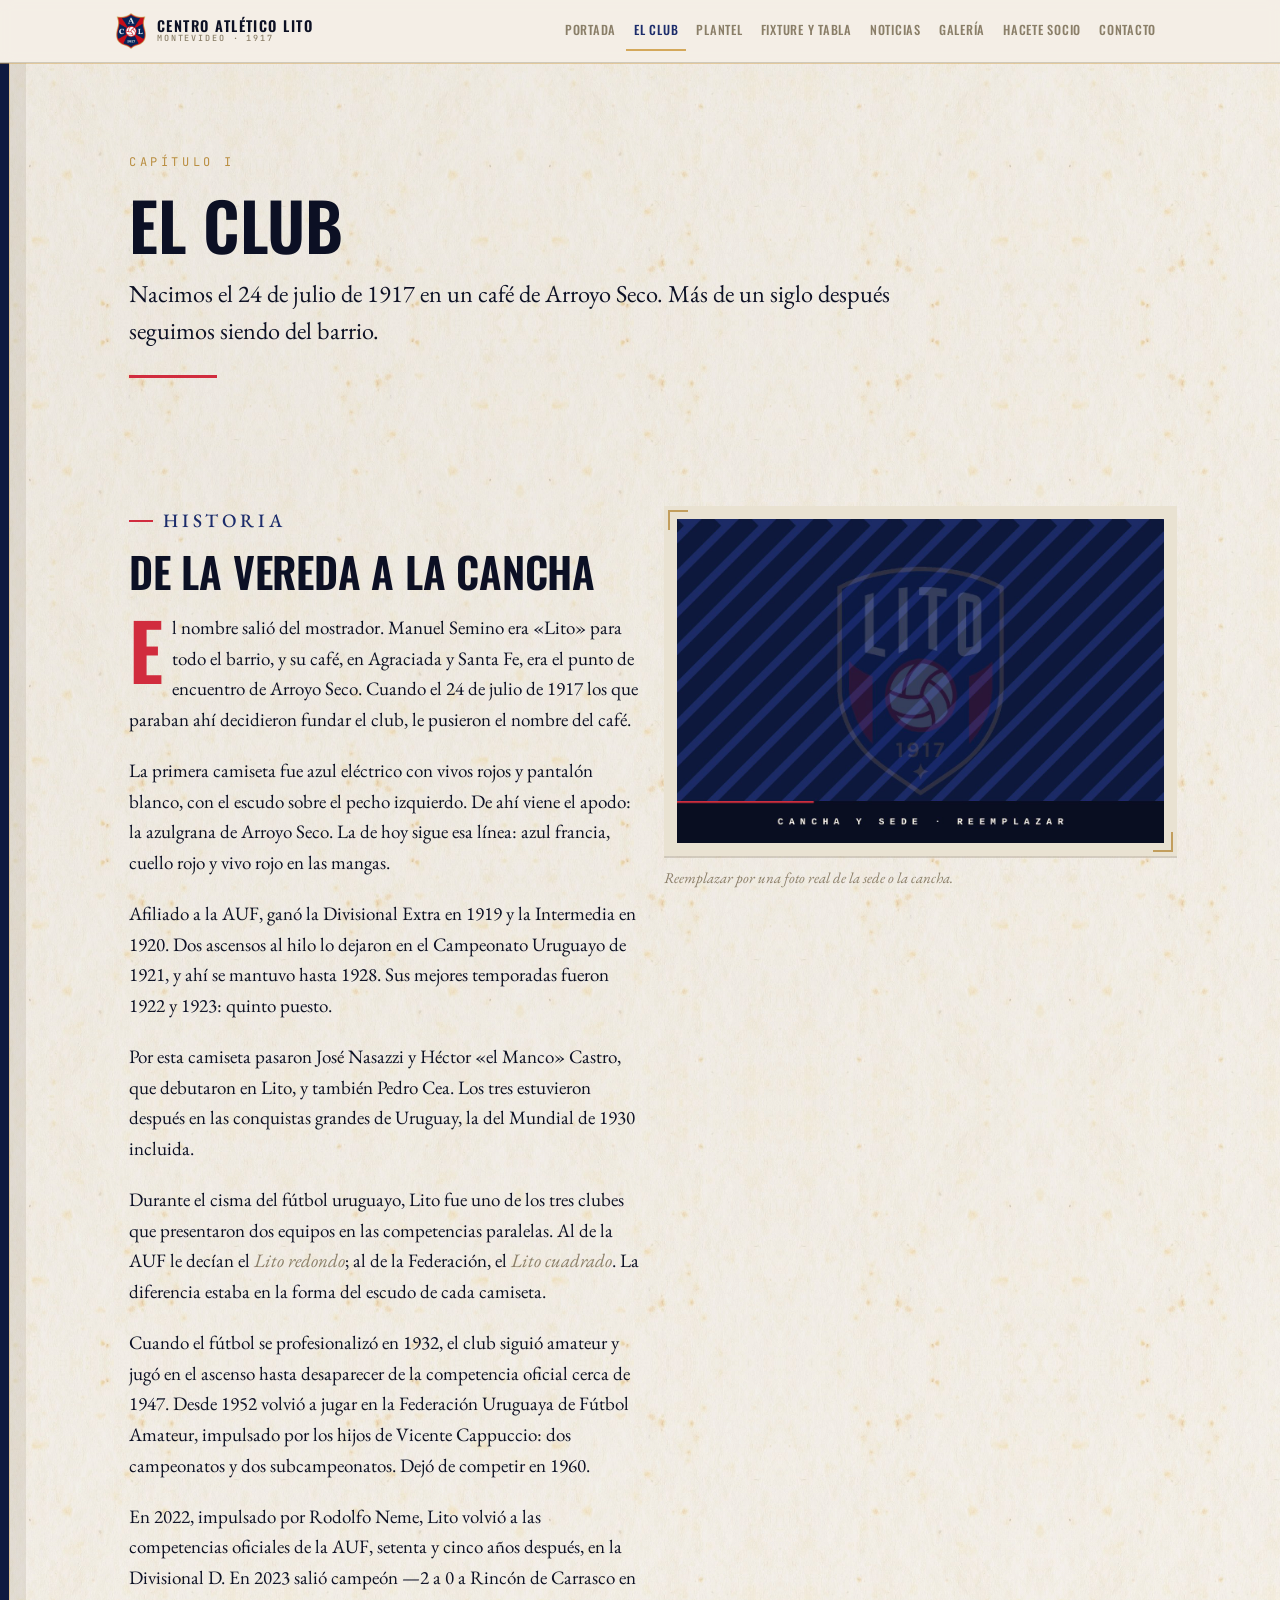
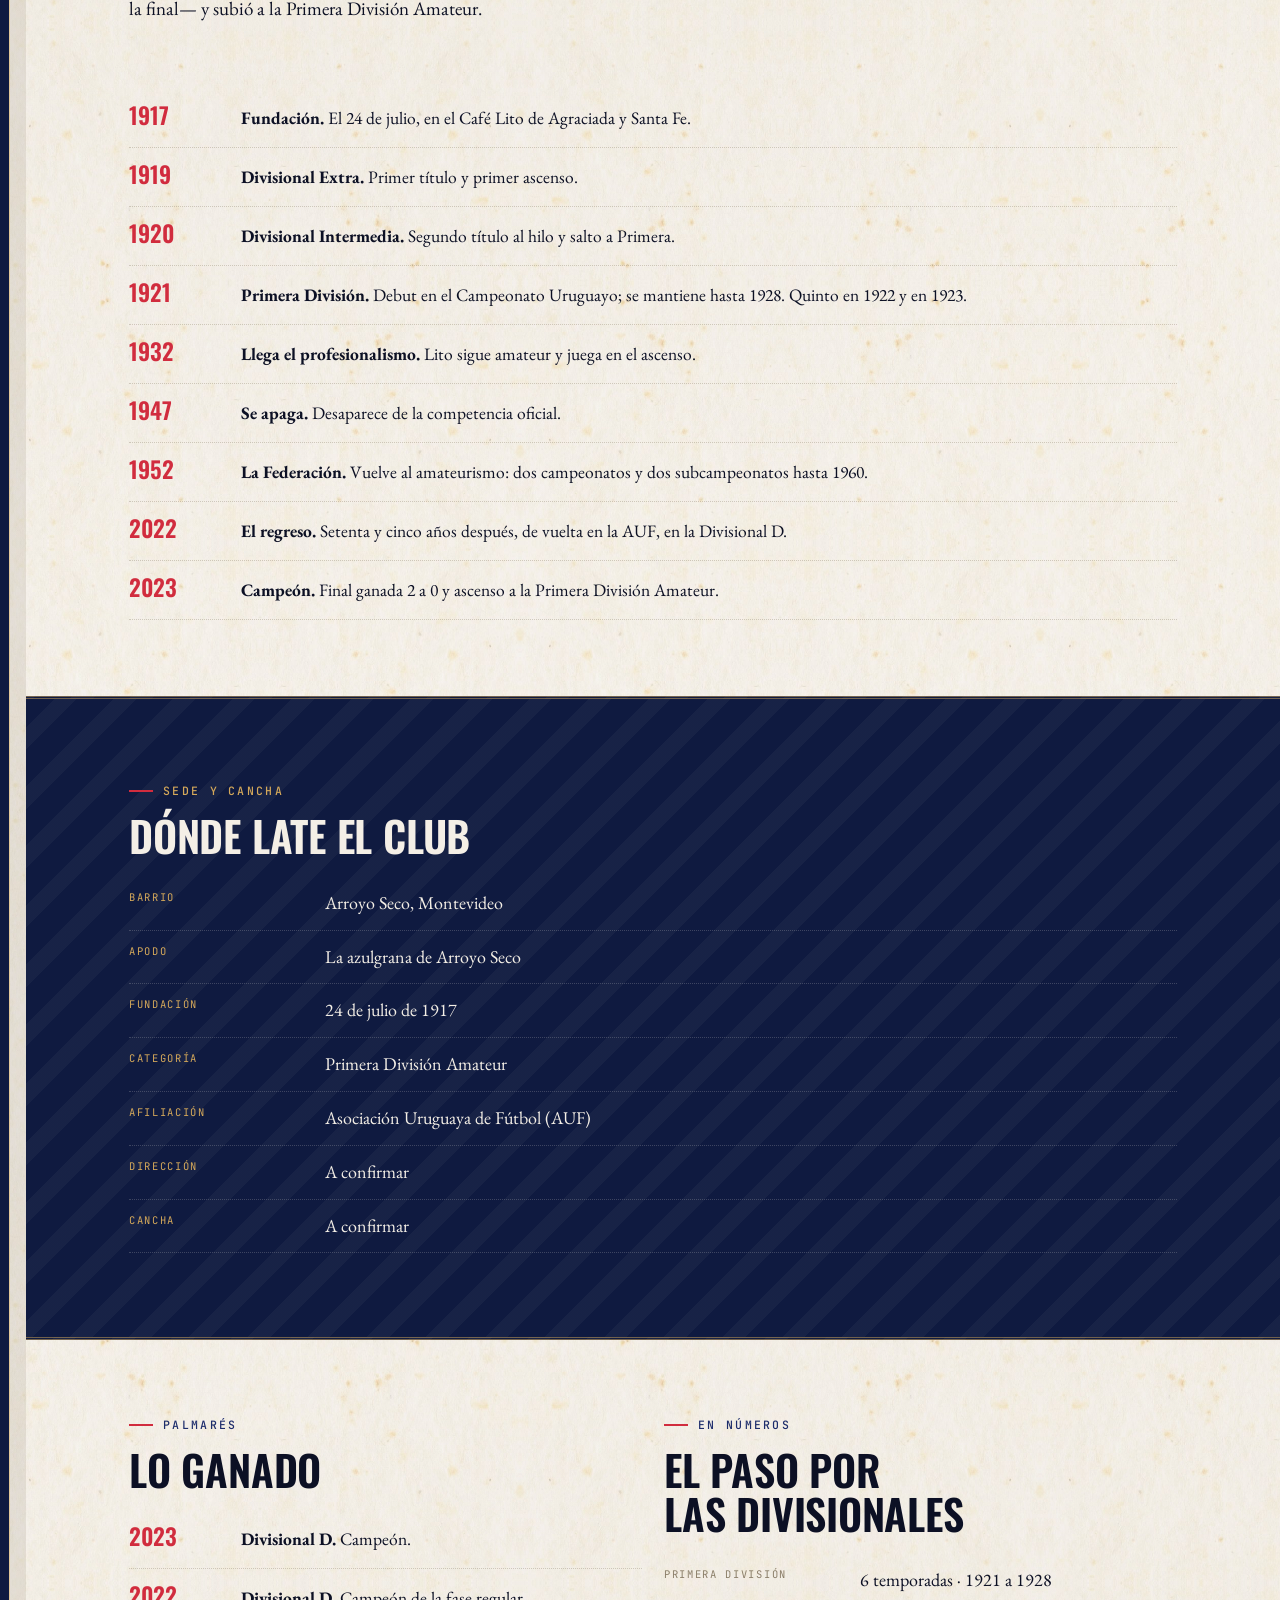
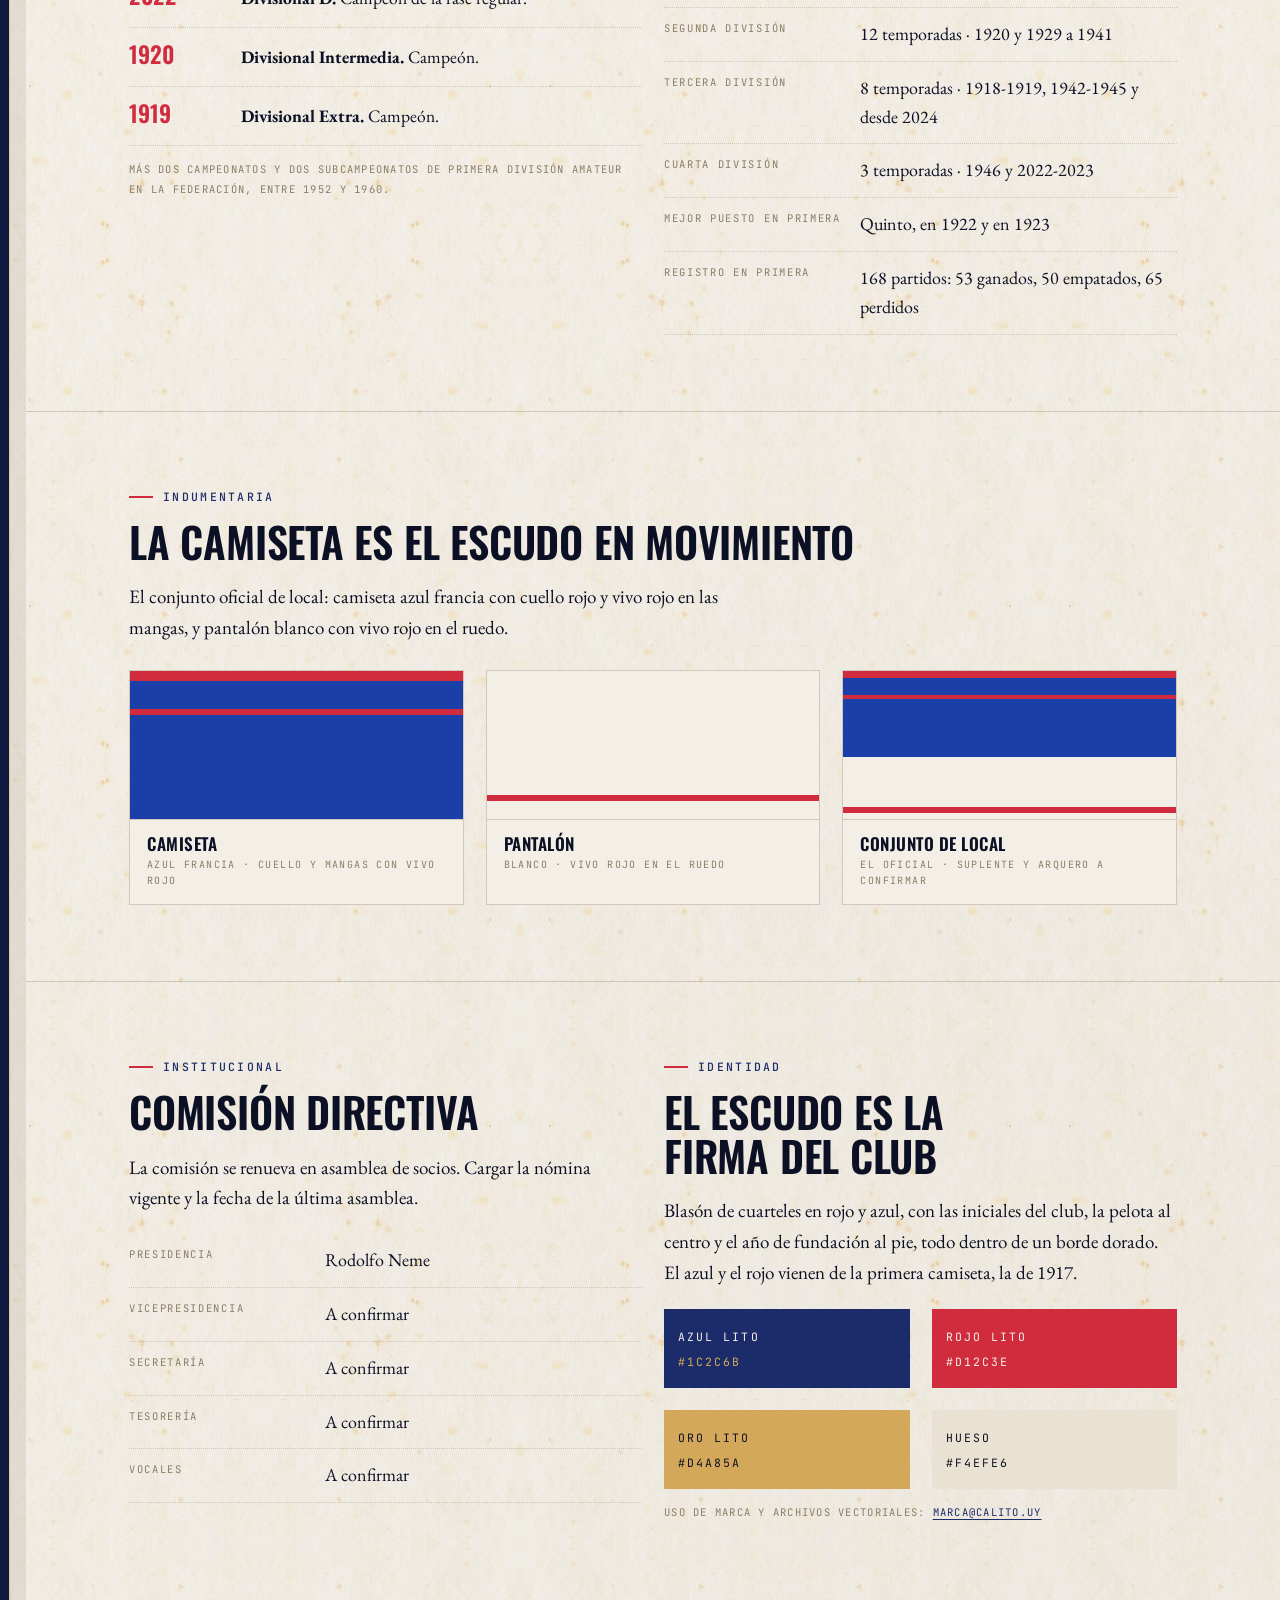
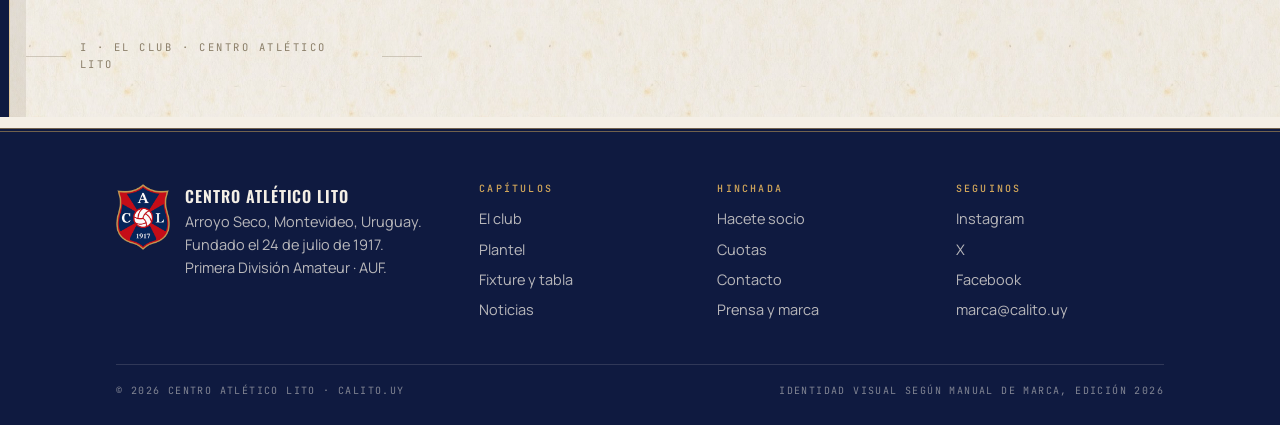
==== club.html @ 89fcf727 "La vista previa al compartir el link mostraba el escudo viejo og:image apuntaba a una ruta relativa." ====
<!DOCTYPE html>
<html lang="es-UY">
<head>
<meta charset="utf-8">
<meta name="viewport" content="width=device-width, initial-scale=1">
<title>El club · Centro Atlético Lito</title>
<meta name="description" content="Historia, sede, camiseta y comisión directiva del Centro Atlético Lito, fundado en 1917 en Montevideo.">
<meta name="robots" content="noindex, nofollow">
<link rel="canonical" href="https://jiconnolly.github.io/lito2/club.html">
<meta property="og:title" content="El club · Centro Atlético Lito">
<meta property="og:description" content="Historia, sede, camiseta y comisión directiva del Centro Atlético Lito, fundado en 1917 en Montevideo.">
<meta property="og:type" content="website">
<meta property="og:locale" content="es_UY">
<meta property="og:site_name" content="Centro Atlético Lito">
<meta property="og:url" content="https://jiconnolly.github.io/lito2/club.html">
<meta property="og:image" content="https://jiconnolly.github.io/lito2/assets/img/og.png?v=2">
<meta property="og:image:width" content="1200">
<meta property="og:image:height" content="630">
<meta property="og:image:alt" content="Escudo del Centro Atlético Lito">
<meta name="twitter:card" content="summary_large_image">
<meta name="twitter:image" content="https://jiconnolly.github.io/lito2/assets/img/og.png?v=2">
<meta name="theme-color" content="#0F1A40">
<link rel="icon" href="assets/img/favicon.png?v=2">
<link rel="apple-touch-icon" href="assets/img/escudo-180.png?v=2">
<link rel="preconnect" href="https://fonts.googleapis.com">
<link rel="preconnect" href="https://fonts.gstatic.com" crossorigin>
<link href="https://fonts.googleapis.com/css2?family=Oswald:wght@300;400;500;600;700&family=EB+Garamond:ital,wght@0,400;0,500;0,600;1,400;1,500&family=Pinyon+Script&family=Manrope:wght@400;500;600;700&family=JetBrains+Mono:wght@500&display=swap" rel="stylesheet">
<link rel="stylesheet" href="assets/css/main.css">
</head>
<body>
<a class="saltar" href="#contenido">Ir al contenido</a>

<header class="cabecera">
  <div class="marco cabecera-fila">
    <a class="marca" href="index.html">
      <img src="assets/img/escudo.png" alt="" width="720" height="879">
      <span class="marca-texto">Centro Atlético Lito
        <small>Montevideo · 1917</small>
      </span>
    </a>
    <button class="menu-boton" aria-expanded="false" aria-controls="menu-principal">Capítulos</button>
    <nav class="menu" id="menu-principal" aria-label="Capítulos del libro">
        <a href="index.html">Portada</a>
        <a href="club.html" aria-current="page">El club</a>
        <a href="plantel.html">Plantel</a>
        <a href="fixture.html">Fixture y tabla</a>
        <a href="noticias.html">Noticias</a>
        <a href="galeria.html">Galería</a>
        <a href="socios.html">Hacete socio</a>
        <a href="contacto.html">Contacto</a>
    </nav>
  </div>
</header>

<main id="contenido" class="hoja">
<section class="portadilla">
  <div class="marco">
    <p class="romano-grande">Capítulo I</p>
    <h1>El club</h1>
    <p class="plomo">Nacimos el 24 de julio de 1917 en un café de Arroyo Seco. Más de un siglo después seguimos siendo del barrio.</p>
    <div class="filete-cap"></div>
  </div>
</section>

<section class="seccion">
  <div class="marco">
    <div class="rejilla rejilla--2">
      <div class="prosa">
        <p class="cintilla">Historia</p>
        <h2>De la vereda a la cancha</h2>
        <p class="capitular">El nombre salió del mostrador. Manuel Semino era «Lito» para todo el barrio, y su café, en Agraciada y Santa Fe, era el punto de encuentro de Arroyo Seco. Cuando el 24 de julio de 1917 los que paraban ahí decidieron fundar el club, le pusieron el nombre del café.</p>
        <p>La primera camiseta fue azul eléctrico con vivos rojos y pantalón blanco, con el escudo sobre el pecho izquierdo. De ahí viene el apodo: la azulgrana de Arroyo Seco. La de hoy sigue esa línea: azul francia, cuello rojo y vivo rojo en las mangas.</p>
        <p>Afiliado a la AUF, ganó la Divisional Extra en 1919 y la Intermedia en 1920. Dos ascensos al hilo lo dejaron en el Campeonato Uruguayo de 1921, y ahí se mantuvo hasta 1928. Sus mejores temporadas fueron 1922 y 1923: quinto puesto.</p>
        <p>Por esta camiseta pasaron José Nasazzi y Héctor «el Manco» Castro, que debutaron en Lito, y también Pedro Cea. Los tres estuvieron después en las conquistas grandes de Uruguay, la del Mundial de 1930 incluida.</p>
        <p>Durante el cisma del fútbol uruguayo, Lito fue uno de los tres clubes que presentaron dos equipos en las competencias paralelas. Al de la AUF le decían el <em>Lito redondo</em>; al de la Federación, el <em>Lito cuadrado</em>. La diferencia estaba en la forma del escudo de cada camiseta.</p>
        <p>Cuando el fútbol se profesionalizó en 1932, el club siguió amateur y jugó en el ascenso hasta desaparecer de la competencia oficial cerca de 1947. Desde 1952 volvió a jugar en la Federación Uruguaya de Fútbol Amateur, impulsado por los hijos de Vicente Cappuccio: dos campeonatos y dos subcampeonatos. Dejó de competir en 1960.</p>
        <p>En 2022, impulsado por Rodolfo Neme, Lito volvió a las competencias oficiales de la AUF, setenta y cinco años después, en la Divisional D. En 2023 salió campeón —2 a 0 a Rincón de Carrasco en la final— y subió a la Primera División Amateur.</p>
      </div>
      <div>
        <figure class="foto-album" style="margin:0">
          <img src="assets/img/fotos/sede.jpg" alt="Sede y cancha del Centro Atlético Lito" width="1200" height="800" loading="lazy">
        </figure>
        <p class="epigrafe">Reemplazar por una foto real de la sede o la cancha.</p>
      </div>
    </div>

    <ul class="cronologia" style="margin-top:44px">
      <li><b>1917</b><span><strong>Fundación.</strong> El 24 de julio, en el Café Lito de Agraciada y Santa Fe.</span></li>
      <li><b>1919</b><span><strong>Divisional Extra.</strong> Primer título y primer ascenso.</span></li>
      <li><b>1920</b><span><strong>Divisional Intermedia.</strong> Segundo título al hilo y salto a Primera.</span></li>
      <li><b>1921</b><span><strong>Primera División.</strong> Debut en el Campeonato Uruguayo; se mantiene hasta 1928. Quinto en 1922 y en 1923.</span></li>
      <li><b>1932</b><span><strong>Llega el profesionalismo.</strong> Lito sigue amateur y juega en el ascenso.</span></li>
      <li><b>1947</b><span><strong>Se apaga.</strong> Desaparece de la competencia oficial.</span></li>
      <li><b>1952</b><span><strong>La Federación.</strong> Vuelve al amateurismo: dos campeonatos y dos subcampeonatos hasta 1960.</span></li>
      <li><b>2022</b><span><strong>El regreso.</strong> Setenta y cinco años después, de vuelta en la AUF, en la Divisional D.</span></li>
      <li><b>2023</b><span><strong>Campeón.</strong> Final ganada 2 a 0 y ascenso a la Primera División Amateur.</span></li>
    </ul>
  </div>
</section>

<section class="lamina">
  <div class="marco claro">
    <p class="cintilla">Sede y cancha</p>
    <h2>Dónde late el club</h2>
    <dl class="datos">
      <div><dt>Barrio</dt><dd>Arroyo Seco, Montevideo</dd></div>
      <div><dt>Apodo</dt><dd>La azulgrana de Arroyo Seco</dd></div>
      <div><dt>Fundación</dt><dd>24 de julio de 1917</dd></div>
      <div><dt>Categoría</dt><dd>Primera División Amateur</dd></div>
      <div><dt>Afiliación</dt><dd>Asociación Uruguaya de Fútbol (AUF)</dd></div>
      <div><dt>Dirección</dt><dd>A confirmar</dd></div>
      <div><dt>Cancha</dt><dd>A confirmar</dd></div>
    </dl>
  </div>
</section>

<section class="seccion">
  <div class="marco">
    <div class="rejilla rejilla--2">
      <div>
        <p class="cintilla">Palmarés</p>
        <h2>Lo ganado</h2>
        <ul class="cronologia">
          <li><b>2023</b><span><strong>Divisional D.</strong> Campeón.</span></li>
          <li><b>2022</b><span><strong>Divisional D.</strong> Campeón de la fase regular.</span></li>
          <li><b>1920</b><span><strong>Divisional Intermedia.</strong> Campeón.</span></li>
          <li><b>1919</b><span><strong>Divisional Extra.</strong> Campeón.</span></li>
        </ul>
        <p class="aviso-formulario" style="margin-top:14px">Más dos campeonatos y dos subcampeonatos de Primera División Amateur en la Federación, entre 1952 y 1960.</p>
      </div>
      <div>
        <p class="cintilla">En números</p>
        <h2>El paso por las divisionales</h2>
        <dl class="datos">
          <div><dt>Primera División</dt><dd>6 temporadas · 1921 a 1928</dd></div>
          <div><dt>Segunda División</dt><dd>12 temporadas · 1920 y 1929 a 1941</dd></div>
          <div><dt>Tercera División</dt><dd>8 temporadas · 1918-1919, 1942-1945 y desde 2024</dd></div>
          <div><dt>Cuarta División</dt><dd>3 temporadas · 1946 y 2022-2023</dd></div>
          <div><dt>Mejor puesto en Primera</dt><dd>Quinto, en 1922 y en 1923</dd></div>
          <div><dt>Registro en Primera</dt><dd>168 partidos: 53 ganados, 50 empatados, 65 perdidos</dd></div>
        </dl>
      </div>
    </div>
  </div>
</section>

<section class="seccion">
  <div class="marco">
    <p class="cintilla">Indumentaria</p>
    <h2>La camiseta es el escudo en movimiento</h2>
    <p class="prosa" style="margin-bottom:0">El conjunto oficial de local: camiseta azul francia con cuello rojo y vivo rojo en las mangas, y pantalón blanco con vivo rojo en el ruedo.</p>
    <div class="rejilla rejilla--3" style="margin-top:26px">
      <article class="camiseta">
        <div class="muestra" style="background:#1b3fa8"><i style="background:linear-gradient(180deg,var(--rojo) 0 7%,transparent 7% 26%,var(--rojo) 26% 30%,transparent 30%)"></i></div>
        <div class="rotulo"><h4>Camiseta</h4><p class="detalle">Azul francia · cuello y mangas con vivo rojo</p></div>
      </article>
      <article class="camiseta">
        <div class="muestra" style="background:var(--hueso)"><i style="background:linear-gradient(180deg,transparent 0 84%,var(--rojo) 84% 88%,transparent 88%)"></i></div>
        <div class="rotulo"><h4>Pantalón</h4><p class="detalle">Blanco · vivo rojo en el ruedo</p></div>
      </article>
      <article class="camiseta">
        <div class="muestra" style="background:linear-gradient(180deg,#1b3fa8 0 58%,var(--hueso) 58%)"><i style="background:linear-gradient(180deg,var(--rojo) 0 5%,transparent 5% 16%,var(--rojo) 16% 19%,transparent 19% 92%,var(--rojo) 92% 96%,transparent 96%)"></i></div>
        <div class="rotulo"><h4>Conjunto de local</h4><p class="detalle">El oficial · suplente y arquero a confirmar</p></div>
      </article>
    </div>
  </div>
</section>

<section class="seccion">
  <div class="marco">
    <div class="rejilla rejilla--2">
      <div>
        <p class="cintilla">Institucional</p>
        <h2>Comisión directiva</h2>
        <p class="prosa">La comisión se renueva en asamblea de socios. Cargar la nómina vigente y la fecha de la última asamblea.</p>
        <dl class="datos">
          <div><dt>Presidencia</dt><dd>Rodolfo Neme</dd></div>
          <div><dt>Vicepresidencia</dt><dd>A confirmar</dd></div>
          <div><dt>Secretaría</dt><dd>A confirmar</dd></div>
          <div><dt>Tesorería</dt><dd>A confirmar</dd></div>
          <div><dt>Vocales</dt><dd>A confirmar</dd></div>
        </dl>
      </div>
      <div>
        <p class="cintilla">Identidad</p>
        <h2>El escudo es la firma del club</h2>
        <p class="prosa">Blasón de cuarteles en rojo y azul, con las iniciales del club, la pelota al centro y el año de fundación al pie, todo dentro de un borde dorado. El azul y el rojo vienen de la primera camiseta, la de 1917.</p>
        <div class="rejilla rejilla--4" style="margin-top:18px">
          <div style="background:var(--azul);color:var(--hueso);padding:14px"><span class="mono">Azul Lito</span><br><span class="mono" style="color:var(--oro)">#1C2C6B</span></div>
          <div style="background:var(--rojo);color:var(--hueso);padding:14px"><span class="mono">Rojo Lito</span><br><span class="mono">#D12C3E</span></div>
          <div style="background:var(--oro);color:var(--tinta);padding:14px"><span class="mono">Oro Lito</span><br><span class="mono">#D4A85A</span></div>
          <div style="background:var(--hueso-80);color:var(--tinta);padding:14px"><span class="mono">Hueso</span><br><span class="mono">#F4EFE6</span></div>
        </div>
        <p class="aviso-formulario" style="margin-top:14px">Uso de marca y archivos vectoriales: <a href="mailto:marca@calito.uy">marca@calito.uy</a></p>
      </div>
    </div>
  </div>
</section>
<p class="folio"><i></i> I · El club · Centro Atlético Lito <i></i></p>
</main>

<footer class="pie">
  <div class="marco">
    <div class="pie-grilla">
      <div class="pie-escudo">
        <img src="assets/img/escudo.png" alt="" width="720" height="879" loading="lazy">
        <div>
          <strong>Centro Atlético Lito</strong><br>
          Arroyo Seco, Montevideo, Uruguay.<br>
          Fundado el 24 de julio de 1917.<br>
          Primera División Amateur · AUF.
        </div>
      </div>
      <div>
        <h4>Capítulos</h4>
        <ul>
          <li><a href="club.html">El club</a></li>
          <li><a href="plantel.html">Plantel</a></li>
          <li><a href="fixture.html">Fixture y tabla</a></li>
          <li><a href="noticias.html">Noticias</a></li>
        </ul>
      </div>
      <div>
        <h4>Hinchada</h4>
        <ul>
          <li><a href="socios.html">Hacete socio</a></li>
          <li><a href="socios.html#cuotas">Cuotas</a></li>
          <li><a href="contacto.html">Contacto</a></li>
          <li><a href="contacto.html#prensa">Prensa y marca</a></li>
        </ul>
      </div>
      <div>
        <h4>Seguinos</h4>
        <ul>
          <li><a href="https://instagram.com/calito.uy" rel="noopener">Instagram</a></li>
          <li><a href="https://x.com/calito_uy" rel="noopener">X</a></li>
          <li><a href="https://facebook.com/calito.uy" rel="noopener">Facebook</a></li>
          <li><a href="mailto:marca@calito.uy">marca@calito.uy</a></li>
        </ul>
      </div>
    </div>
    <div class="pie-legal">
      <span>© <span data-anio>2026</span> Centro Atlético Lito · calito.uy</span>
      <span>Identidad visual según Manual de Marca, edición 2026</span>
    </div>
  </div>
</footer>

<script src="assets/js/main.js"></script>
</body>
</html>
---- assets/css/main.css ----
/* ============================================================
   CENTRO ATLÉTICO LITO — hoja de estilos única
   "El libro del club": la web como un tomo encuadernado de 1917.

   Paleta y tipografías del Manual de Marca, edición 2026 (v1.0).
   El hueso del manual (#F4EFE6) hace de papel; el azul profundo,
   de cuero; el oro, de grabado. Proporción 55 azul · 25 hueso ·
   12 rojo · 8 oro, leída sobre el conjunto tapa + hojas.
   ============================================================ */

:root {
  /* Paleta del manual (cap. 08) */
  --azul: #1C2C6B;
  --rojo: #D12C3E;
  --oro: #D4A85A;
  --hueso: #F4EFE6;

  --azul-profundo: #0F1A40;
  --azul-80: #16245A;
  --rojo-80: #B72335;
  --oro-80: #B98E40;
  --hueso-80: #E9E2D2;
  --tinta: #0C1024;

  /* Roles del libro */
  --papel: var(--hueso);
  --papel-sombra: var(--hueso-80);
  --cuero: var(--azul-profundo);
  --cuero-alto: var(--azul-80);

  /* Neutro cálido, sesgado hacia el papel: reglas, folios, texto de apoyo */
  --sepia: #8A7E68;

  /* Estado de un resultado. No son colores de marca: son semánticos, y por eso
     viven fuera de la paleta del manual. */
  --ganado: #2F6B4A;
  --empatado: #8A8681;
  --perdido: var(--rojo);
  --sepia-suave: rgba(138, 126, 104, .34);

  --display: 'Oswald', 'Arial Narrow', system-ui, sans-serif;
  --prosa: 'EB Garamond', Georgia, 'Times New Roman', serif;
  --texto: 'Manrope', system-ui, -apple-system, Segoe UI, sans-serif;
  --mono: 'JetBrains Mono', ui-monospace, SFMono-Regular, Menlo, monospace;

  --marco: 1100px;
  --radio: 3px;
  --encuadernacion: 26px;
}

*, *::before, *::after { box-sizing: border-box; }

html { scroll-behavior: smooth; }

body {
  margin: 0;
  background: var(--papel);
  color: var(--tinta);
  font-family: var(--texto);
  font-size: 16px;
  line-height: 1.6;
  -webkit-font-smoothing: antialiased;
}

img { max-width: 100%; height: auto; display: block; }

a { color: var(--azul); text-decoration-thickness: 1px; text-underline-offset: 3px; }
a:hover { color: var(--rojo); }

:focus-visible { outline: 3px solid var(--oro); outline-offset: 3px; }

.sr-only {
  position: absolute; width: 1px; height: 1px; padding: 0; margin: -1px;
  overflow: hidden; clip: rect(0 0 0 0); white-space: nowrap; border: 0;
}

.saltar {
  position: absolute; left: -9999px; top: 0; z-index: 100;
  background: var(--oro); color: var(--tinta); padding: 10px 16px;
  font-family: var(--mono); font-size: 12px; letter-spacing: .18em; text-transform: uppercase;
}
.saltar:focus { left: 8px; top: 8px; }

.marco { width: 100%; max-width: var(--marco); margin: 0 auto; padding: 0 26px; }

/* ---------- Grano del papel ----------
   Textura generada aparte; el degradado es el respaldo si no carga. */
.papel-grano {
  background-color: var(--papel);
  background-image:
    radial-gradient(circle at 18% 12%, rgba(138, 126, 104, .07), transparent 42%),
    radial-gradient(circle at 82% 78%, rgba(138, 126, 104, .06), transparent 46%);
}

/* ---------- Tipografía ---------- */

h1, h2, h3, h4 {
  font-family: var(--display);
  font-weight: 600;
  line-height: 1.04;
  text-transform: uppercase;
  letter-spacing: -0.005em;
  text-wrap: balance;
  margin: 0 0 .45em;
}

h1 { font-size: clamp(36px, 5.6vw, 66px); }
h2 { font-size: clamp(26px, 3.4vw, 42px); }
h3 { font-size: clamp(19px, 2vw, 26px); }
h4 { font-size: 17px; letter-spacing: .03em; }

p { margin: 0 0 1.05em; max-width: 66ch; }

/* La prosa del libro va en serif; los datos y la interfaz, en Manrope. */
.prosa, .prosa p, .plomo {
  font-family: var(--prosa);
  font-size: 19px;
  line-height: 1.62;
}
.plomo { font-size: clamp(20px, 1.9vw, 25px); line-height: 1.5; }
.prosa em { color: var(--sepia); }

.capitular::first-letter {
  float: left;
  font-family: var(--display);
  font-weight: 600;
  font-size: 4.1em;
  line-height: .82;
  padding: .06em .12em 0 0;
  color: var(--rojo);
}

.cintilla {
  font-family: var(--mono);
  font-size: 11.5px; font-weight: 500;
  letter-spacing: .2em; text-transform: uppercase;
  color: var(--azul);
  margin: 0 0 14px;
  display: flex; align-items: center; gap: 10px;
}
.cintilla::before { content: ""; width: 24px; height: 2px; background: var(--rojo); flex: none; }

.mono { font-family: var(--mono); font-size: 11.5px; letter-spacing: .18em; text-transform: uppercase; }

.claro { color: var(--hueso); }
.claro .cintilla { color: var(--oro); }
.claro a { color: var(--oro); }
.claro a:hover { color: var(--hueso); }

/* ============================================================
   LA TAPA — sólo en la portada
   ============================================================ */

.escena {
  position: relative;
  min-height: 100svh;
  overflow: hidden;
  perspective: 1800px;
  perspective-origin: 50% 44%;
  background: #17110c;
}

/* Al elegir un capítulo: se pasa la hoja, la cámara entra y el papel llena la
   pantalla. El capítulo arranca del mismo color, así la costura no se ve. */
.escena.pasando .camara {
  transform: translate(-4%, -13%) translateZ(470px);
  transition: transform .66s cubic-bezier(.42, 0, .62, 1);
}
.escena.pasando .hoja-vuelta {
  opacity: 1;
  animation: pasar-hoja .52s cubic-bezier(.42, 0, .72, 1) forwards;
}
.escena.pasando::before {
  content: "";
  position: absolute; inset: 0; z-index: 8; pointer-events: none;
  background: var(--papel);
  opacity: 0;
  animation: velo-papel .28s ease .34s forwards;
}
@keyframes pasar-hoja {
  from { transform: rotateY(0deg); }
  to   { transform: rotateY(-148deg); }
}
@keyframes velo-papel { to { opacity: 1; } }

/* El capítulo aparece desde ese mismo papel */
@keyframes aparecer-hoja {
  from { opacity: 0; transform: scale(.988); }
  to   { opacity: 1; transform: none; }
}
.hoja { animation: aparecer-hoja .34s ease both; }

/* Con el libro cerrado, toda la escena es el disparador: no hace falta
   ningún cartel que explique dónde tocar. */
.escena.lejos { cursor: pointer; }

/* La escena se abre con un toque en cualquier parte; esto es para el teclado.
   Sólo se ve al enfocarlo, como el salto al contenido. */
.abrir-libro {
  position: absolute; left: -9999px; top: 16px; z-index: 20;
  background: var(--oro); color: var(--tinta); border: 0;
  padding: 10px 16px; cursor: pointer;
  font-family: var(--mono); font-size: 11px; letter-spacing: .18em; text-transform: uppercase;
}
.abrir-libro:focus { left: 16px; }

/* La cámara: mesa y libro se mueven juntos, como una sola toma.
   Cerrado, la toma está lejos y de costado; al abrir, se acerca y se endereza. */
.camara {
  position: absolute; inset: 0;
  transform-style: preserve-3d;
  transform: translate(9%, -13%) translateZ(215px);
  transition: transform 1.5s cubic-bezier(.32, .68, .16, 1);
}
.camara.lejos {
  transform: translateZ(-200px) rotateX(10deg) rotateY(-15deg) rotateZ(-1deg);
}

/* El plano de la mesa. Es más grande que el encuadre para que al girar la toma
   nunca se vea su borde, pero la foto se mide contra la pantalla (vh), no
   contra el plano: así el encuadre no depende del tamaño del plano. */
.tablero {
  position: absolute; inset: -45%;
  background-color: #17110c;
  background-image: url('../img/texturas/fondo.jpg');
  background-size: auto 140vh;
  background-position: 44% 40%;
  background-repeat: no-repeat;
  /* Profundidad real: el fondo está 520 px detrás del libro, así que al
     acercarse la toma el libro crece más rápido que el fondo. La escala
     compensa lo que la perspectiva le quita a esa distancia. */
  transform: translateZ(-520px) scale(1.33);
}

/* Luz y viñeta: van sobre el encuadre, no sobre el plano */
.escena::after {
  content: "";
  position: absolute; inset: 0; z-index: 3; pointer-events: none;
  background:
    radial-gradient(ellipse 50% 42% at 50% 46%, rgba(255, 214, 150, .08), transparent 72%),
    radial-gradient(ellipse 86% 84% at 50% 48%, transparent 38%, rgba(0, 0, 0, .66) 100%);
}

/* La mesa sostiene el libro y su sombra proyectada */
.mesa {
  position: absolute; left: 58%; top: 62%;
  width: min(396px, 78vw); aspect-ratio: 3 / 4;
  transform: translate(-50%, -50%);
  transform-style: preserve-3d;
}

.sombra {
  position: absolute; left: -14%; right: -14%; bottom: -7%; height: 26%;
  background: radial-gradient(ellipse at 50% 62%, rgba(0, 0, 0, .78), rgba(0, 0, 0, .34) 46%, transparent 72%);
  filter: blur(17px);
  transform: translateZ(-12px);
  transition: transform 1.05s cubic-bezier(.3, .7, .2, 1), opacity 1.05s ease;
  pointer-events: none;
}
.escena.lejos .sombra {
  transform: translateZ(-12px) translate(4%, 1%) scale(1.06, 1);
  opacity: .92;
}

/* El libro queda quieto sobre la barra; el desvío de la toma lo pone la cámara. */
.libro {
  --grosor: 58px;
  position: absolute; inset: 0;
  transform-style: preserve-3d;
}

.hoja-vuelta {
  position: absolute; inset: 0; z-index: 2;
  transform-origin: left center;
  transform: rotateY(0deg);
  opacity: 0;
  border-radius: 3px 6px 6px 3px;
  background-color: var(--papel);
  background-image:
    linear-gradient(90deg, rgba(12, 16, 36, .22), transparent 22%, transparent 78%, rgba(12, 16, 36, .1)),
    url('../img/texturas/papel.jpg');
  background-size: cover, 520px 520px;
  box-shadow: 0 12px 30px rgba(0, 0, 0, .4);
}

/* ---- El cuerpo del tomo: caras reales, no un canto dibujado ----
   Son decorativas: nunca deben interceptar un click del índice. */
.cara-lomo, .cara-cabeza, .cara-canto, .contratapa, .hoja-vuelta { pointer-events: none; }

/* Lomo, con los nervios de la encuadernación */
.cara-lomo {
  position: absolute; left: 0; top: 0; bottom: 0; width: var(--grosor);
  transform-origin: left center;
  transform: rotateY(90deg);
  background-color: var(--cuero);
  background-image:
    linear-gradient(90deg, rgba(0, 0, 0, .5), rgba(255, 255, 255, .04) 45%, rgba(0, 0, 0, .42)),
    url('../img/texturas/lomo.jpg');
  background-size: cover;
  background-position: center;
  box-shadow: inset 0 0 22px rgba(0, 0, 0, .45);
}

/* Canto de cabeza: las hojas vistas desde arriba */
.cara-cabeza {
  position: absolute; left: 0; right: 0; top: 0; height: var(--grosor);
  transform-origin: center top;
  transform: rotateX(-90deg);
  background-image:
    repeating-linear-gradient(90deg,
      rgba(108, 92, 68, .5) 0 1px,
      rgba(232, 224, 205, .45) 1px 2px,
      transparent 2px 4px),
    linear-gradient(180deg, #e6ddc5, #cabda2 58%, #a3957c);
  box-shadow: inset 0 -6px 12px rgba(0, 0, 0, .35);
}

/* Canto delantero */
.cara-canto {
  position: absolute; right: 0; top: 0; bottom: 0; width: var(--grosor);
  transform-origin: right center;
  transform: rotateY(-90deg);
  background-image:
    repeating-linear-gradient(180deg,
      rgba(108, 92, 68, .55) 0 1px,
      rgba(232, 224, 205, .5) 1px 2px,
      transparent 2px 4px),
    linear-gradient(90deg, #a89b80 0%, #ded5be 34%, #efe8d6 52%, #cfc3a8 78%, #a1937a 100%);
  box-shadow: inset 0 12px 20px -10px rgba(0, 0, 0, .55), inset 0 -12px 20px -10px rgba(0, 0, 0, .55);
}

/* Contratapa, para que el tomo no quede hueco al abrirse */
.contratapa {
  position: absolute; inset: 0;
  transform: translateZ(calc(var(--grosor) * -1));
  background-color: var(--cuero);
  background-image:
    linear-gradient(160deg, rgba(8, 14, 38, .55), rgba(4, 7, 20, .72)),
    url('../img/texturas/tapa.jpg');
  background-size: cover;
  border-radius: 3px 8px 8px 3px;
  box-shadow: 0 38px 60px rgba(0, 0, 0, .6);
}

.tapa {
  position: absolute; inset: 0; z-index: 3;
  transform-origin: left center;
  transform-style: preserve-3d;
  transition: transform 1.35s cubic-bezier(.32, .72, .2, 1) 1.05s;
  cursor: pointer;
  border: 0; padding: 0; margin: 0;
  background: transparent;
  display: block; width: 100%;
}

.cara {
  position: absolute; inset: 0;
  backface-visibility: hidden;
  transform: translateZ(.5px);
  border-radius: 3px 8px 8px 3px;
  overflow: hidden;
}

.cara-frente {
  background-color: var(--cuero);
  background-image:
    radial-gradient(ellipse at 76% 12%, rgba(255, 236, 200, .13), transparent 52%),
    linear-gradient(160deg, rgba(255, 255, 255, .05), rgba(6, 10, 28, .2) 70%, rgba(4, 7, 20, .36)),
    url('../img/texturas/tapa.jpg');
  background-size: cover;
  background-position: center;
  background-repeat: no-repeat;
  box-shadow:
    inset -12px 0 30px rgba(0, 0, 0, .38),
    inset 0 0 70px rgba(0, 0, 0, .22),
    0 30px 66px rgba(0, 0, 0, .62);
  display: grid;
  /* El filete dorado ya viene impreso en la foto: el contenido va adentro. */
  grid-template-rows: 1fr auto auto 1fr;
  justify-items: center;
  align-items: center;
  padding: 13% 14% 12.5%;
  text-align: center;
}

.grabado-arriba, .grabado-abajo {
  position: relative; z-index: 2; margin: 0;
  font-family: var(--display); font-weight: 500;
  color: var(--oro);
  text-transform: uppercase;
}
.grabado-arriba {
  align-self: end;
  margin-bottom: clamp(12px, 2.4vw, 20px);
  font-size: clamp(17px, 3.2vw, 23px);
  /* El interletrado cede para que entre en una línea a este cuerpo. */
  letter-spacing: .17em; padding-left: .17em;
  white-space: nowrap;
  text-shadow:
    0 -1px 0 rgba(255, 240, 210, .34),
    0 1px 1px rgba(0, 0, 0, .78),
    0 2px 3px rgba(0, 0, 0, .5);
}
.grabado-abajo {
  align-self: start;
  margin-top: clamp(9px, 1.5vw, 14px);
  font-family: var(--mono); font-size: clamp(9px, 1.5vw, 11px);
  letter-spacing: .34em; padding-left: .34em;
  color: rgba(212, 168, 90, .82);
  text-shadow: 0 -1px 0 rgba(255, 240, 210, .26), 0 1px 1px rgba(0, 0, 0, .72);
}

.lema {
  position: relative; z-index: 2;
  margin: clamp(14px, 2.4vw, 20px) 0 0;
  display: flex; align-items: center; gap: clamp(9px, 1.6vw, 14px);
  font-family: var(--prosa); font-style: italic; font-weight: 500;
  font-size: clamp(16px, 2.9vw, 24px);
  letter-spacing: .045em;
  color: var(--oro);
  text-shadow:
    0 -1px 0 rgba(255, 240, 210, .3),
    0 1px 1px rgba(0, 0, 0, .8),
    0 0 10px rgba(212, 168, 90, .14);
  white-space: nowrap;
}
.lema::before, .lema::after {
  content: ""; width: clamp(16px, 3.4vw, 30px); height: 1px;
  background: linear-gradient(90deg, transparent, rgba(212, 168, 90, .75), transparent);
}

.escudo-tapa {
  position: relative; z-index: 2;
  width: clamp(120px, 28vw, 176px);
  transition: transform .5s ease;
}
.tapa:hover .lema {
  position: relative; z-index: 2;
  margin: clamp(14px, 2.4vw, 20px) 0 0;
  display: flex; align-items: center; gap: clamp(9px, 1.6vw, 14px);
  font-family: var(--prosa); font-style: italic; font-weight: 500;
  font-size: clamp(16px, 2.9vw, 24px);
  letter-spacing: .045em;
  color: var(--oro);
  text-shadow:
    0 -1px 0 rgba(255, 240, 210, .3),
    0 1px 1px rgba(0, 0, 0, .8),
    0 0 10px rgba(212, 168, 90, .14);
  white-space: nowrap;
}
.lema::before, .lema::after {
  content: ""; width: clamp(16px, 3.4vw, 30px); height: 1px;
  background: linear-gradient(90deg, transparent, rgba(212, 168, 90, .75), transparent);
}

.escudo-tapa { transform: translateY(-4px) scale(1.02); }

/* Guarda: el reverso de la tapa */
.cara-dorso {
  transform: rotateY(180deg) translateZ(.5px);
  display: grid;
  place-items: center;
  padding: clamp(20px, 4vw, 32px) clamp(18px, 3.6vw, 30px);
  background-color: var(--papel-sombra);
  background-image:
    radial-gradient(ellipse 76% 68% at 50% 48%, rgba(244, 239, 230, .82), transparent 72%),
    repeating-linear-gradient(45deg, rgba(28, 44, 107, .06) 0 2px, transparent 2px 15px),
    repeating-linear-gradient(-45deg, rgba(209, 44, 62, .04) 0 2px, transparent 2px 15px),
    url('../img/texturas/papel.jpg');
  background-size: auto, auto, auto, 460px 460px;
  box-shadow: inset 0 0 60px rgba(138, 126, 104, .5);
}

/* Por defecto el libro está abierto; JS agrega .cerrado para la ceremonia. */
.tapa { transform: rotateY(-162deg); pointer-events: none; }
.libro.cerrado .tapa { transform: none; pointer-events: auto; transition-delay: 0s; }
.libro:not(.cerrado) .cara-frente { box-shadow: none; }

/* La hoja del índice, debajo de la tapa */
.cancion {
  position: relative; z-index: 2;
  text-align: center;
  color: var(--tinta);
  max-width: 30ch;
}
.cancion-rotulo {
  margin: 0 0 clamp(8px, 1.6vw, 13px);
  font-family: 'Pinyon Script', 'EB Garamond', serif;
  font-size: clamp(20px, 4vw, 30px);
  line-height: 1;
  color: var(--azul);
}
.cancion-rotulo::after {
  content: "";
  display: block; width: 46%; height: 1px; margin: clamp(7px, 1.4vw, 11px) auto 0;
  background: linear-gradient(90deg, transparent, var(--oro-80), transparent);
}
.cancion-letra p {
  margin: 0 0 clamp(9px, 1.8vw, 14px);
  max-width: none;
  font-family: var(--prosa);
  font-style: italic;
  font-weight: 500;
  font-size: clamp(11.5px, 2.3vw, 15px);
  line-height: 1.62;
  color: rgba(12, 16, 36, .88);
}
.cancion-letra p:last-child { margin-bottom: 0; }
/* La inicial, en la misma mano que el rótulo */
.inicial {
  font-family: 'Pinyon Script', 'EB Garamond', serif;
  font-style: normal;
  font-size: 2.1em;
  line-height: .7;
  color: var(--rojo);
  padding-right: .04em;
  vertical-align: -.18em;
}
.cancion-pie {
  margin: clamp(10px, 2vw, 16px) 0 0;
  max-width: none;
  font-family: var(--mono);
  font-size: clamp(7px, 1.4vw, 9px);
  letter-spacing: .16em; text-transform: uppercase;
  color: var(--sepia);
}

.hoja-indice {
  position: absolute; inset: 0; z-index: 1;
  background-color: var(--papel);
  background-image:
    radial-gradient(circle at 20% 10%, rgba(138, 126, 104, .09), transparent 45%),
    radial-gradient(circle at 85% 85%, rgba(138, 126, 104, .08), transparent 48%),
    url('../img/texturas/papel.jpg');
  background-size: cover, cover, 520px 520px;
  background-repeat: no-repeat, no-repeat, repeat;
  border-radius: 3px 6px 6px 3px;
  padding: clamp(20px, 4vw, 30px) clamp(16px, 3.2vw, 24px) clamp(16px, 2.6vw, 22px) clamp(26px, 4.4vw, 38px);
  overflow: auto;
  box-shadow: inset 22px 0 30px -18px rgba(12, 16, 36, .62);
  transition: opacity .55s ease 1.95s;
}

.libro.cerrado .hoja-indice { opacity: 0; transition-delay: 0s; }

.indice-pie {
  display: flex; justify-content: space-between; align-items: baseline; gap: 12px;
  margin: 16px 0 0; padding-top: 10px; border-top: 1px solid var(--sepia-suave);
  font-family: var(--mono); font-size: 9.5px; letter-spacing: .2em; text-transform: uppercase;
  color: var(--sepia);
}
.indice-pie a { color: var(--rojo); text-decoration: none; border-bottom: 1px solid currentColor; }

/* Marcas al pie del índice. Van sobre blanco y en multiply: el papel se ve a
   través y quedan impresas en la hoja, no pegadas encima. */
.marcas {
  display: flex; align-items: center; justify-content: center;
  gap: clamp(11px, 2.4vw, 18px);
  margin-top: clamp(10px, 1.9vw, 14px);
  padding-top: clamp(9px, 1.7vw, 12px);
  border-top: 1px dotted var(--sepia-suave);
}
.marcas img {
  mix-blend-mode: multiply;
  width: auto;
  opacity: .9;
  filter: saturate(.9);
}
/* La AUF manda por ser la afiliación; los sponsors, parejos entre sí. */
.marcas img:nth-child(1) { height: clamp(27px, 5.4vw, 36px); }
.marcas img:nth-child(2) { height: clamp(13px, 2.5vw, 17px); }
.marcas img:nth-child(3) { height: clamp(10px, 2.1vw, 14px); }
.marcas img:nth-child(4) { height: clamp(15px, 3vw, 20px); }
.indice-pie a:hover { color: var(--azul); }

.hoja-indice h1 {
  font-size: clamp(19px, 3vw, 26px);
  margin: 0 0 3px;
  letter-spacing: .04em;
}
.hoja-indice .sello {
  font-family: var(--mono); font-size: 9.5px; letter-spacing: .26em;
  text-transform: uppercase; color: var(--sepia);
  margin: 0 0 12px;
}
.hoja-indice .regla {
  height: 1px; background: var(--sepia-suave); margin: 0 0 12px;
}

.indice { list-style: none; margin: 0; padding: 0; }
.indice li { margin: 0; }
.indice a {
  display: grid;
  grid-template-columns: 1.9em minmax(0, 1fr) auto;
  align-items: baseline;
  gap: 7px;
  padding: 6px 2px;
  text-decoration: none;
  color: var(--tinta);
  border-bottom: 1px dotted var(--sepia-suave);
}
.indice a:hover, .indice a:focus-visible { color: var(--rojo); background: rgba(212, 168, 90, .12); }
.indice .romano {
  font-family: var(--mono); font-size: 10.5px; letter-spacing: .1em;
  color: var(--oro-80);
}
.indice .titulo {
  font-family: var(--display); font-weight: 500;
  font-size: clamp(14px, 2vw, 16.5px);
  text-transform: uppercase; letter-spacing: .03em;
}
.indice .apunte {
  font-family: var(--prosa); font-style: italic;
  font-size: 12.5px; color: var(--sepia); text-align: right;
}

/* ============================================================
   LAS HOJAS — páginas interiores
   ============================================================ */

.cabecera {
  position: sticky; top: 0; z-index: 40;
  background: rgba(244, 239, 230, .94);
  backdrop-filter: blur(6px);
  border-bottom: 1px solid var(--sepia-suave);
  box-shadow: 0 1px 0 rgba(212, 168, 90, .5);
}

.cabecera-fila { display: flex; align-items: center; gap: 14px; min-height: 62px; }

.marca { display: flex; align-items: center; gap: 11px; text-decoration: none; color: var(--tinta); }
.marca img { width: 30px; }
.marca-texto {
  font-family: var(--display); font-weight: 600; font-size: 14.5px;
  letter-spacing: .1em; text-transform: uppercase; line-height: 1.1;
}
.marca-texto small {
  display: block;
  font-family: var(--mono); font-weight: 500; font-size: 8.5px;
  letter-spacing: .22em; color: var(--sepia);
}

.menu-boton {
  margin-left: auto; display: none;
  background: transparent; color: var(--azul);
  border: 1px solid var(--sepia-suave);
  font-family: var(--mono); font-size: 10.5px; letter-spacing: .18em; text-transform: uppercase;
  padding: 8px 13px; border-radius: var(--radio); cursor: pointer;
}
.menu-boton:hover { border-color: var(--oro); color: var(--rojo); }

.menu { margin-left: auto; display: flex; gap: 2px; flex-wrap: wrap; }
.menu a {
  font-family: var(--display); font-weight: 500; font-size: 12.5px;
  letter-spacing: .06em; text-transform: uppercase;
  color: var(--sepia); text-decoration: none;
  padding: 9px 8px; border-bottom: 2px solid transparent;
}
.menu a:hover { color: var(--azul); border-bottom-color: var(--rojo); }
.menu a[aria-current="page"] { color: var(--azul); border-bottom-color: var(--oro); }

/* Encuadernación: el lomo acompaña toda la página interior */
.hoja {
  position: relative;
  background-color: var(--papel);
  background-image:
    radial-gradient(circle at 12% 6%, rgba(138, 126, 104, .07), transparent 40%),
    radial-gradient(circle at 88% 92%, rgba(138, 126, 104, .06), transparent 44%),
    url('../img/texturas/papel.jpg');
  background-size: cover, cover, 520px 520px;
  background-repeat: no-repeat, no-repeat, repeat;
  background-attachment: scroll;
  padding-left: var(--encuadernacion);
}
.hoja::before {
  content: "";
  position: absolute; left: 0; top: 0; bottom: 0; width: var(--encuadernacion);
  background:
    linear-gradient(90deg, var(--cuero) 0 9px, rgba(212, 168, 90, .55) 9px 10px, rgba(138, 126, 104, .16) 10px 100%),
    repeating-linear-gradient(180deg, transparent 0 20px, rgba(244, 239, 230, .5) 20px 24px);
  background-size: 100% 100%, 9px 100%;
  background-repeat: no-repeat, repeat-y;
}

.seccion { padding: clamp(40px, 6vw, 76px) 0; }
.seccion + .seccion { border-top: 1px solid var(--sepia-suave); }

/* Lámina: la página oscura del libro, para respirar y dar jerarquía */
.lamina {
  background-color: var(--cuero);
  background-image: repeating-linear-gradient(-45deg, rgba(244, 239, 230, .04) 0 16px, transparent 16px 42px);
  color: var(--hueso);
  padding: clamp(44px, 6.5vw, 84px) 0;
  border-top: 3px double rgba(212, 168, 90, .5);
  border-bottom: 3px double rgba(212, 168, 90, .5);
}

.portadilla { padding: clamp(46px, 7vw, 92px) 0 clamp(30px, 4vw, 52px); }
.portadilla .romano-grande {
  font-family: var(--mono); font-size: 12px; letter-spacing: .3em;
  text-transform: uppercase; color: var(--oro-80); margin: 0 0 18px;
}
.portadilla h1 { margin-bottom: 18px; }
.portadilla .filete-cap {
  width: 88px; height: 3px; background: var(--rojo); margin: 26px 0 0;
}

.encabezado-seccion {
  display: flex; align-items: flex-end; justify-content: space-between;
  gap: 22px; flex-wrap: wrap; margin-bottom: 28px;
}
.encabezado-seccion h2 { margin: 0; }

.folio {
  display: flex; justify-content: center; align-items: center; gap: 14px;
  padding: 30px 0 44px;
  font-family: var(--mono); font-size: 10.5px; letter-spacing: .24em; text-transform: uppercase;
  color: var(--sepia);
}
.folio i { display: block; width: 40px; height: 1px; background: var(--sepia-suave); }

/* ---------- Botones ---------- */

.boton {
  display: inline-flex; align-items: center; gap: 9px;
  font-family: var(--display); font-weight: 600; font-size: 13.5px;
  letter-spacing: .11em; text-transform: uppercase;
  background: var(--rojo); color: var(--hueso);
  padding: 12px 21px; border: 2px solid var(--rojo); border-radius: var(--radio);
  text-decoration: none; cursor: pointer;
  transition: background .15s ease, color .15s ease, border-color .15s ease;
}
.boton:hover { background: var(--rojo-80); border-color: var(--rojo-80); color: var(--hueso); }
.boton--fantasma { background: transparent; border-color: currentColor; color: var(--azul); }
.boton--fantasma:hover { background: var(--azul); border-color: var(--azul); color: var(--hueso); }
.claro .boton--fantasma { color: var(--hueso); }
.claro .boton--fantasma:hover { background: var(--oro); border-color: var(--oro); color: var(--tinta); }
.boton--oro { background: var(--oro); border-color: var(--oro); color: var(--tinta); }
.boton--oro:hover { background: var(--oro-80); border-color: var(--oro-80); }

.acciones { display: flex; gap: 13px; flex-wrap: wrap; margin-top: 26px; }

/* ---------- Cifras ---------- */

.cifras {
  display: grid; grid-template-columns: repeat(auto-fit, minmax(180px, 1fr));
  border-top: 1px solid var(--sepia-suave);
  border-bottom: 1px solid var(--sepia-suave);
}
.cifra { padding: 24px 22px; border-left: 1px solid var(--sepia-suave); }
.cifra:first-child { border-left: 0; }
.cifra strong {
  display: block; font-family: var(--display); font-weight: 600;
  font-size: clamp(26px, 3vw, 38px); line-height: 1.05; color: var(--azul);
}
.cifra span {
  font-family: var(--mono); font-size: 10px; letter-spacing: .2em;
  text-transform: uppercase; color: var(--sepia); max-width: none;
}
.lamina .cifras { border-color: rgba(212, 168, 90, .3); }
.lamina .cifra { border-left-color: rgba(212, 168, 90, .3); }
.lamina .cifra strong { color: var(--oro); }
.lamina .cifra span { color: rgba(244, 239, 230, .74); }

/* ---------- Partidos ---------- */

.partido {
  background: var(--papel);
  border: 1px solid var(--sepia-suave);
  border-top: 3px solid var(--azul);
  border-radius: var(--radio);
  padding: 22px;
  display: flex; flex-direction: column;
  box-shadow: 0 2px 0 rgba(138, 126, 104, .16);
}
.rejilla .partido { height: 100%; }
.partido .competencia {
  font-family: var(--mono); font-size: 10.5px; letter-spacing: .2em;
  text-transform: uppercase; color: var(--rojo); max-width: none;
}
.partido-equipos {
  display: grid; grid-template-columns: 1fr auto 1fr; align-items: center;
  gap: 14px; margin: 16px 0 14px;
}
.partido-equipo {
  font-family: var(--display); font-weight: 600;
  font-size: clamp(17px, 2.2vw, 25px); text-transform: uppercase; line-height: 1.05;
}
.partido-equipo.der { text-align: right; }
.partido-vs { font-family: var(--mono); font-size: 11px; letter-spacing: .18em; color: var(--sepia); }
.partido-marcador {
  font-family: var(--display); font-weight: 600;
  font-size: clamp(27px, 3.4vw, 40px); color: var(--azul); letter-spacing: .04em;
}
.partido-pie {
  margin-top: auto; margin-bottom: 0; max-width: none;
  font-family: var(--mono); font-size: 10.5px; letter-spacing: .14em; text-transform: uppercase;
  color: var(--sepia);
  border-top: 1px solid var(--sepia-suave); padding-top: 11px;
}
.partido--hueso { border-top-color: var(--rojo); }
.partido--hueso .competencia { color: var(--azul); }
.lamina .partido {
  background: rgba(244, 239, 230, .05); border-color: rgba(212, 168, 90, .35);
  border-top-color: var(--oro); color: var(--hueso); box-shadow: none;
}
.lamina .partido-marcador { color: var(--oro); }
.lamina .partido-pie { color: rgba(244, 239, 230, .68); border-top-color: rgba(244, 239, 230, .18); }
.lamina .partido .competencia { color: var(--oro); }
.lamina .partido-vs { color: rgba(244, 239, 230, .7); }

.lista-partidos { display: grid; gap: 0; }
.fila-partido {
  display: grid; grid-template-columns: 104px 1fr auto; gap: 18px; align-items: center;
  padding: 15px 4px 15px 16px;
  border-bottom: 1px dotted var(--sepia-suave);
  border-left: 3px solid transparent;
}
.fila-partido.local { border-left-color: var(--rojo); }
.fila-partido p { max-width: none; margin: 0; }
.fila-partido .fecha {
  font-family: var(--mono); font-size: 10.5px; letter-spacing: .12em;
  text-transform: uppercase; color: var(--azul); line-height: 1.55;
}
.fila-partido .cruce {
  font-family: var(--display); font-weight: 500; font-size: 18px; text-transform: uppercase;
}
.fila-partido .partido-vs { font-size: 12px; color: var(--rojo); }
.fila-partido .dato {
  font-family: var(--mono); font-size: 10.5px; letter-spacing: .12em;
  text-transform: uppercase; color: var(--sepia); text-align: right;
}

/* ---------- Tabla ---------- */

.tabla-envoltorio { overflow-x: auto; border-top: 2px solid var(--azul); }
table.posiciones {
  width: 100%; border-collapse: collapse; min-width: 560px;
  font-size: 14px; font-variant-numeric: tabular-nums;
}
table.posiciones th {
  font-family: var(--mono); font-weight: 500; font-size: 10px;
  letter-spacing: .16em; text-transform: uppercase; color: var(--sepia);
  padding: 12px 9px; text-align: center; white-space: nowrap;
  border-bottom: 1px solid var(--sepia-suave);
}
table.posiciones th:nth-child(2) { text-align: left; }
table.posiciones td { padding: 11px 9px; text-align: center; border-bottom: 1px dotted var(--sepia-suave); }
table.posiciones td:nth-child(2) { text-align: left; font-family: var(--display); font-weight: 500; letter-spacing: .03em; text-transform: uppercase; }
table.posiciones .pts { font-family: var(--display); font-weight: 600; font-size: 17px; }
table.posiciones .fila-nuestra { background: rgba(212, 168, 90, .16); box-shadow: inset 3px 0 0 var(--rojo); }
table.posiciones .fila-nuestra td:nth-child(2) { color: var(--azul); font-weight: 600; }

.forma { display: inline-flex; gap: 3px; }
.forma i {
  width: 17px; height: 17px; border-radius: 50%; font-style: normal;
  font-family: var(--mono); font-size: 9px; font-weight: 500; color: var(--hueso);
  display: inline-flex; align-items: center; justify-content: center;
}
.forma i.G { background: var(--ganado); }
.forma i.E { background: var(--empatado); }
.forma i.P { background: var(--perdido); }

/* ---------- Rejillas y tarjetas ---------- */

.rejilla { display: grid; gap: 22px; }
.rejilla--2 { grid-template-columns: repeat(auto-fit, minmax(300px, 1fr)); }
.rejilla--3 { grid-template-columns: repeat(auto-fit, minmax(255px, 1fr)); }
.rejilla--4 { grid-template-columns: repeat(auto-fit, minmax(200px, 1fr)); }

.tarjeta { border-top: 2px solid var(--sepia-suave); padding: 20px 0 0; }
.tarjeta h3 { margin-bottom: .4em; }
.tarjeta p { margin-bottom: 0; font-family: var(--prosa); font-size: 17.5px; }
.tarjeta--borde-oro { border-top-color: var(--oro); }

.nota {
  border-left: 3px solid var(--oro);
  background: rgba(212, 168, 90, .11);
  padding: 15px 19px; max-width: 62ch;
  font-family: var(--mono); font-size: 11px; letter-spacing: .1em; text-transform: uppercase;
  line-height: 1.85; color: var(--sepia);
}
[data-aviso-ejemplo] { margin-top: 24px; }

/* Foto pegada con esquineros, como en un álbum */
.foto-album { position: relative; padding: 13px; background: var(--papel-sombra); box-shadow: 0 2px 0 rgba(138, 126, 104, .3); }
.foto-album img { filter: sepia(.06) contrast(1.02); }
.foto-album::before, .foto-album::after {
  content: ""; position: absolute; width: 20px; height: 20px; border: 2px solid var(--oro-80); opacity: .8;
}
.foto-album::before { left: 4px; top: 4px; border-right: 0; border-bottom: 0; }
.foto-album::after { right: 4px; bottom: 4px; border-left: 0; border-top: 0; }
.epigrafe {
  margin: 10px 0 0; max-width: none;
  font-family: var(--prosa); font-style: italic; font-size: 15px; color: var(--sepia);
}


/* ---------- Galería: el álbum del club ----------
   Cada foto va pegada con esquineros sobre el papel, como en un álbum de
   verdad, y con un pie escrito a máquina. Se agranda en un visor propio
   para no sacar a nadie de la página. */

.grupo-galeria + .grupo-galeria { margin-top: 54px; }
.grupo-galeria .prosa { margin-bottom: 26px; }

.galeria {
  display: grid; gap: 26px;
  grid-template-columns: repeat(auto-fill, minmax(250px, 1fr));
}

.postal { margin: 0; }
.postal button {
  display: block; width: 100%; padding: 11px; border: 0; cursor: zoom-in;
  background: var(--papel-sombra); box-shadow: 0 2px 0 rgba(138, 126, 104, .3);
  position: relative; transition: transform .22s ease, box-shadow .22s ease;
}
.postal button::before, .postal button::after {
  content: ""; position: absolute; width: 17px; height: 17px;
  border: 2px solid var(--oro-80); opacity: .75;
}
.postal button::before { left: 3px; top: 3px; border-right: 0; border-bottom: 0; }
.postal button::after { right: 3px; bottom: 3px; border-left: 0; border-top: 0; }
.postal button:hover, .postal button:focus-visible {
  transform: translateY(-3px) rotate(-.35deg);
  box-shadow: 0 10px 22px rgba(24, 18, 10, .22);
}
.postal img { aspect-ratio: 4 / 3; object-fit: cover; filter: sepia(.06) contrast(1.02); }

.postal figcaption {
  display: flex; justify-content: space-between; gap: 14px; align-items: baseline;
  margin-top: 9px; font-family: var(--mono); font-size: 11px; letter-spacing: .06em;
  color: var(--sepia); text-transform: uppercase;
}
.postal figcaption i { font-style: normal; opacity: .7; white-space: nowrap; }

/* Visor */
.visor {
  border: 0; padding: 0; max-width: min(1000px, 92vw); max-height: 92vh;
  background: var(--papel); color: var(--tinta);
  box-shadow: 0 26px 70px rgba(12, 9, 5, .6);
}
.visor::backdrop { background: rgba(16, 12, 7, .84); }
body:has(.visor[open]) .cabecera { backdrop-filter: none; z-index: 1; }
.visor figure { margin: 0; padding: 16px; }
.visor img { max-height: 76vh; width: auto; margin: 0 auto; }
.visor figcaption {
  margin-top: 12px; font-family: var(--mono); font-size: 12px;
  letter-spacing: .08em; text-transform: uppercase; color: var(--sepia); text-align: center;
}
.visor-cerrar {
  position: absolute; top: 6px; right: 10px; z-index: 2;
  border: 0; background: none; cursor: pointer;
  font-size: 30px; line-height: 1; color: var(--sepia);
}
.visor-cerrar:hover { color: var(--rojo); }

@media (max-width: 560px) {
  .galeria { grid-template-columns: repeat(auto-fill, minmax(150px, 1fr)); gap: 18px; }
  /* En pantalla angosta el pie no entra en una línea: la fecha va debajo. */
  .postal figcaption { flex-direction: column; gap: 2px; }
}

/* ---------- Noticias ---------- */

.noticia { display: flex; flex-direction: column; border-top: 2px solid var(--azul); padding-top: 16px; }
.noticia img { aspect-ratio: 25 / 16; object-fit: cover; width: 100%; filter: sepia(.14); }
.noticia-cuerpo { display: flex; flex-direction: column; gap: 9px; flex: 1; padding-top: 14px; }
.noticia .fecha { font-family: var(--mono); font-size: 10.5px; letter-spacing: .16em; text-transform: uppercase; color: var(--rojo); max-width: none; }
.noticia h3 { font-size: 20px; margin: 0; }
.noticia p { margin: 0; font-family: var(--prosa); font-size: 17px; color: rgba(12, 16, 36, .82); max-width: none; }
.noticia .etiqueta { margin-top: auto; align-self: flex-start; }

.etiqueta {
  display: inline-block;
  font-family: var(--mono); font-size: 9.5px; letter-spacing: .18em; text-transform: uppercase;
  background: transparent; color: var(--azul);
  border: 1px solid var(--sepia-suave);
  padding: 5px 9px; border-radius: 2px;
}

/* ---------- Plantel ---------- */

.grupo-plantel + .grupo-plantel { margin-top: 40px; }
.jugador {
  display: flex; gap: 14px; align-items: center;
  padding: 13px 0; border-bottom: 1px dotted var(--sepia-suave);
}
.jugador .numero {
  font-family: var(--display); font-weight: 600; font-size: 30px; line-height: 1;
  color: var(--azul); min-width: 42px; text-align: center;
  font-variant-numeric: tabular-nums;
}
.jugador .nombre { font-family: var(--display); font-weight: 500; font-size: 18px; text-transform: uppercase; line-height: 1.1; }
.jugador .detalle { font-family: var(--mono); font-size: 10px; letter-spacing: .14em; text-transform: uppercase; color: var(--sepia); }
.jugador--vacante .numero { color: var(--sepia-suave); }

/* ---------- Camisetas ---------- */

.camiseta { border: 1px solid var(--sepia-suave); background: var(--papel); }
.camiseta .muestra { height: 148px; position: relative; }
.camiseta .muestra i { position: absolute; inset: 0; }
.camiseta .rotulo { padding: 15px 17px; border-top: 1px solid var(--sepia-suave); }
.camiseta h4 { margin: 0 0 4px; }
.camiseta .detalle { margin: 0; max-width: none; font-family: var(--mono); font-size: 10px; letter-spacing: .14em; text-transform: uppercase; color: var(--sepia); }

/* ---------- Formularios ---------- */

.formulario { display: grid; gap: 17px; max-width: 600px; }
.campo { display: grid; gap: 6px; }
.campo label { font-family: var(--mono); font-size: 10.5px; letter-spacing: .16em; text-transform: uppercase; color: var(--sepia); }
.campo input, .campo select, .campo textarea {
  font-family: var(--texto); font-size: 15px; color: var(--tinta);
  padding: 11px 13px; border: 1px solid var(--sepia-suave); border-radius: var(--radio);
  background: rgba(255, 255, 255, .6); width: 100%;
}
.campo textarea { min-height: 126px; resize: vertical; }
.campo input:focus, .campo select:focus, .campo textarea:focus { border-color: var(--azul); background: #fff; }
.campo-doble { display: grid; grid-template-columns: 1fr 1fr; gap: 17px; }
.aviso-formulario {
  font-family: var(--mono); font-size: 10.5px; letter-spacing: .12em; text-transform: uppercase;
  color: var(--sepia); line-height: 1.85; max-width: none;
}

/* ---------- Cuotas ---------- */

.cuota { display: flex; flex-direction: column; gap: 13px; }
.cuota .precio {
  font-family: var(--display); font-weight: 600; font-size: 40px; line-height: 1;
  color: var(--azul); margin: 0; font-variant-numeric: tabular-nums;
}
.cuota .precio small {
  display: block; margin-top: 6px;
  font-family: var(--mono); font-size: 10px; letter-spacing: .16em; color: var(--sepia);
}
.cuota ul { margin: 0; padding-left: 17px; font-family: var(--prosa); font-size: 17.5px; }
.cuota li { margin-bottom: 5px; }
.cuota--destacada { border-top-color: var(--rojo); }
.cuota--destacada .precio { color: var(--rojo); }

/* ---------- Listas de datos ---------- */

.datos { display: grid; margin: 0; }
.datos div { display: grid; grid-template-columns: 180px 1fr; gap: 16px; padding: 12px 0; border-bottom: 1px dotted var(--sepia-suave); }
.datos dt { font-family: var(--mono); font-size: 10.5px; letter-spacing: .16em; text-transform: uppercase; color: var(--sepia); }
.datos dd { margin: 0; font-family: var(--prosa); font-size: 18px; }
.claro .datos div { border-bottom-color: rgba(244, 239, 230, .2); }
.claro .datos dt { color: var(--oro); }

.cronologia { list-style: none; margin: 0; padding: 0; }
.cronologia li { display: grid; grid-template-columns: 92px 1fr; gap: 20px; padding: 15px 0; border-bottom: 1px dotted var(--sepia-suave); }
.cronologia b { font-family: var(--display); font-weight: 600; font-size: 23px; color: var(--rojo); line-height: 1; }
.cronologia span { font-family: var(--prosa); font-size: 17.5px; }
.claro .cronologia li { border-bottom-color: rgba(244, 239, 230, .2); }
.claro .cronologia b { color: var(--oro); }

/* ---------- Cierre ---------- */

.franja-cierre {
  background: var(--rojo); color: var(--hueso);
  padding: clamp(32px, 4.5vw, 56px) 0;
}
.franja-cierre .marco { display: flex; align-items: center; justify-content: space-between; gap: 22px; flex-wrap: wrap; }
.franja-cierre h2 { margin: 0; }
.franja-cierre p { margin: 6px 0 0; max-width: none; font-family: var(--prosa); font-size: 18px; color: rgba(244, 239, 230, .9); }

/* ---------- Colofón ---------- */

.pie {
  background: var(--cuero); color: rgba(244, 239, 230, .74);
  padding: 52px 0 26px; font-size: 14.5px;
  border-top: 4px double rgba(212, 168, 90, .5);
}
.pie-grilla { display: grid; grid-template-columns: 1.6fr 1fr 1fr 1fr; gap: 30px; }
.pie h4 { font-family: var(--mono); font-weight: 500; font-size: 10px; letter-spacing: .22em; color: var(--oro); text-transform: uppercase; margin: 0 0 13px; }
.pie ul { list-style: none; margin: 0; padding: 0; }
.pie li { margin-bottom: 7px; }
.pie a { color: rgba(244, 239, 230, .74); text-decoration: none; }
.pie a:hover { color: var(--oro); }
.pie p { max-width: none; }
.pie-escudo { display: flex; gap: 15px; align-items: flex-start; }
.pie-escudo img { width: 54px; }
.pie-escudo strong { font-family: var(--display); font-weight: 600; font-size: 16px; letter-spacing: .06em; text-transform: uppercase; color: var(--hueso); }
.pie-legal {
  margin-top: 36px; padding-top: 18px; border-top: 1px solid rgba(244, 239, 230, .14);
  display: flex; justify-content: space-between; gap: 16px; flex-wrap: wrap;
  font-family: var(--mono); font-size: 10px; letter-spacing: .14em; text-transform: uppercase;
  color: rgba(244, 239, 230, .5);
}

/* ---------- Estados ---------- */

.cargando { font-family: var(--mono); font-size: 10.5px; letter-spacing: .18em; text-transform: uppercase; color: var(--sepia); padding: 20px 0; }
.error-datos { border-left: 3px solid var(--rojo); background: rgba(209, 44, 62, .08); padding: 13px 17px; font-family: var(--mono); font-size: 10.5px; letter-spacing: .12em; text-transform: uppercase; }

/* ---------- Adaptaciones ---------- */

@media (max-width: 900px) {
  .pie-grilla { grid-template-columns: 1fr 1fr; }
  .datos div { grid-template-columns: 1fr; gap: 3px; }
}

@media (max-width: 760px) {
  :root { --encuadernacion: 14px; }
  .menu-boton { display: block; }
  .menu {
    display: none; width: 100%; flex-direction: column; gap: 0;
    padding-bottom: 10px; margin-left: 0;
  }
  .menu.abierto { display: flex; }
  .cabecera-fila { flex-wrap: wrap; padding-top: 10px; padding-bottom: 2px; min-height: 0; }
  .menu a { padding: 11px 0; border-bottom: 1px dotted var(--sepia-suave); width: 100%; }
  .fila-partido { grid-template-columns: 1fr; gap: 7px; }
  .fila-partido .dato { text-align: left; }
  .campo-doble { grid-template-columns: 1fr; }
  .cronologia li { grid-template-columns: 1fr; gap: 5px; }
  .libro { width: min(340px, 88vw); }
  /* En una pantalla angosta no entran las dos páginas: manda el índice.
     .camara.lejos gana por especificidad, así que el cerrado no se toca. */
  .camara { transform: translate(-10%, -13%) translateZ(215px); }
  .indice-pie { flex-direction: column; align-items: flex-start; gap: 5px; letter-spacing: .14em; }
  .hoja-indice .sello { letter-spacing: .16em; }
}

@media (max-width: 520px) {
  .pie-grilla { grid-template-columns: 1fr; }
  .franja-cierre .marco { flex-direction: column; align-items: flex-start; }
  .cifra { border-left: 0; border-top: 1px solid var(--sepia-suave); }
  .cifra:first-child { border-top: 0; }
}

@media (prefers-reduced-motion: reduce) {
  html { scroll-behavior: auto; }
  *, *::before, *::after { animation: none !important; transition: none !important; }
  .tapa { display: none; }
  

.hoja-indice { opacity: 1; }
}

@media print {
  .cabecera, .menu, .franja-cierre, .escena { display: none; }
  body { background: #fff; }
  .hoja { padding-left: 0; }
  .hoja::before { display: none; }
}
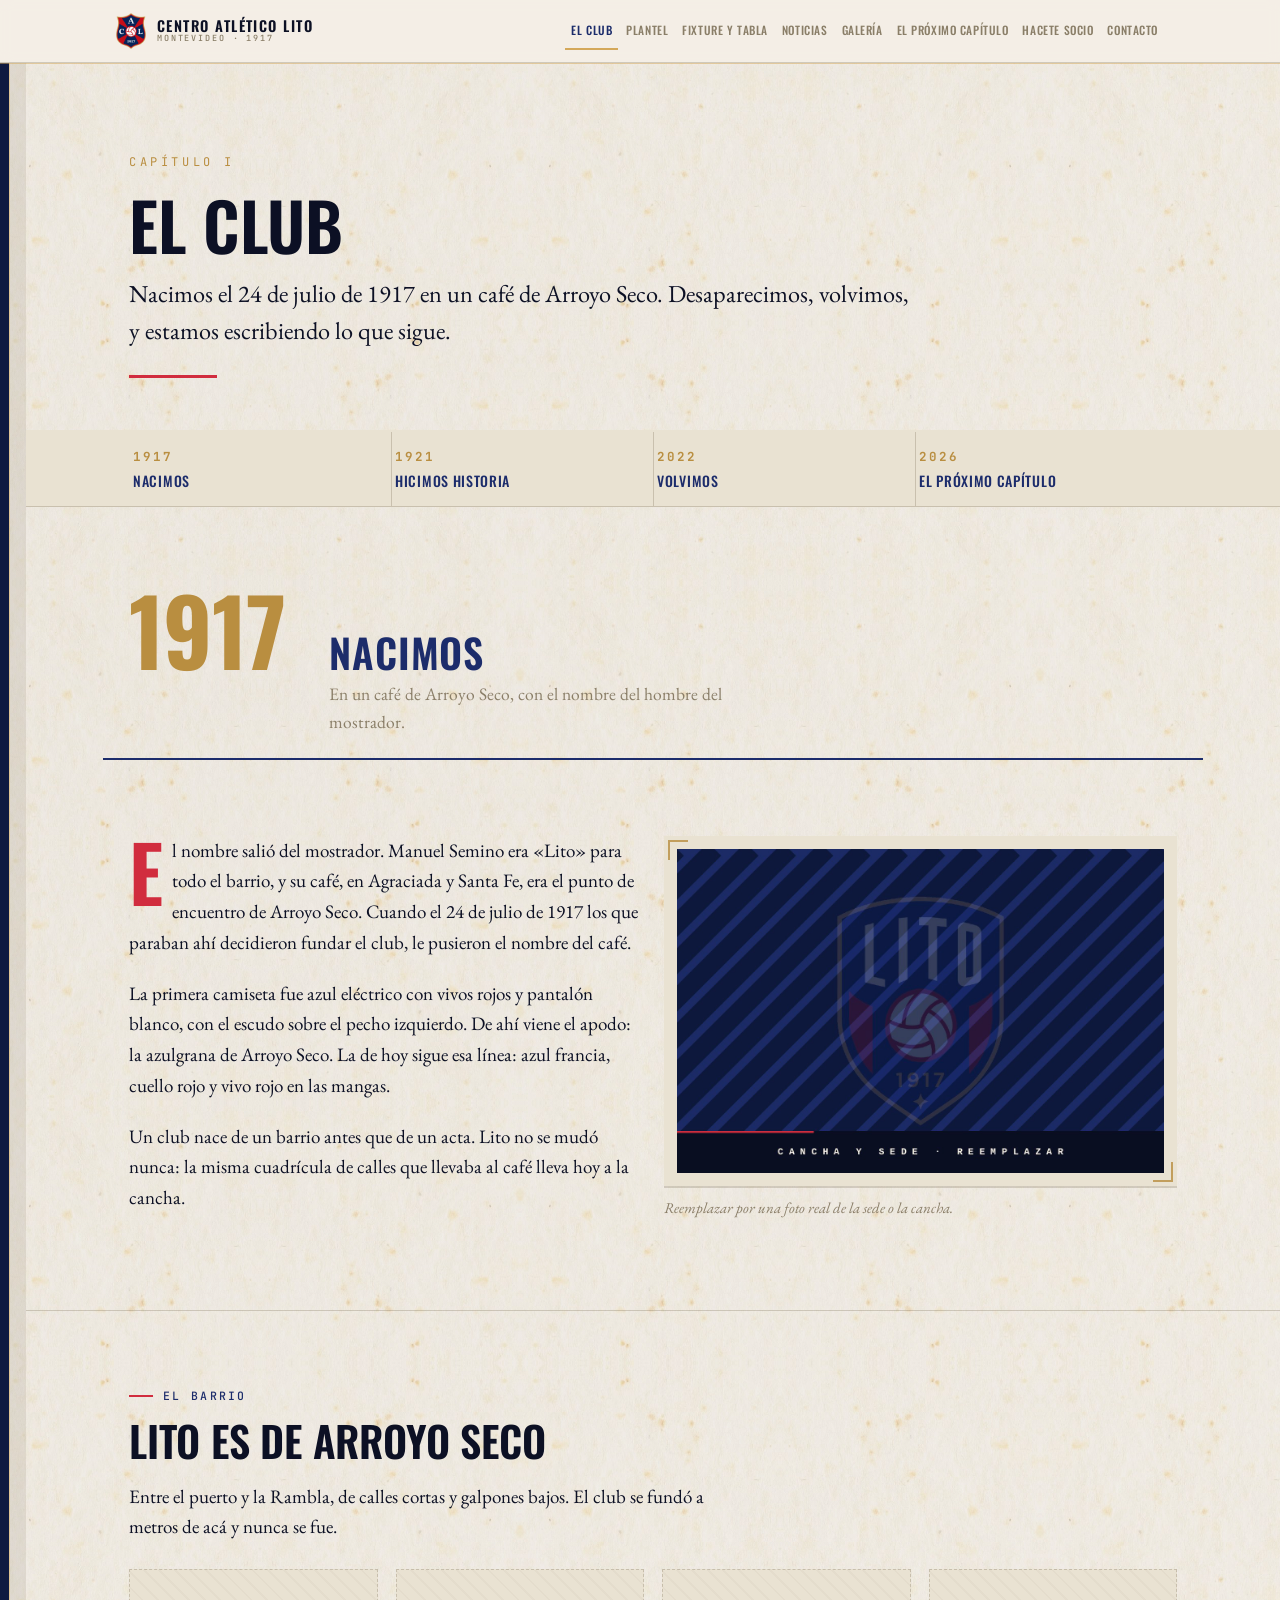
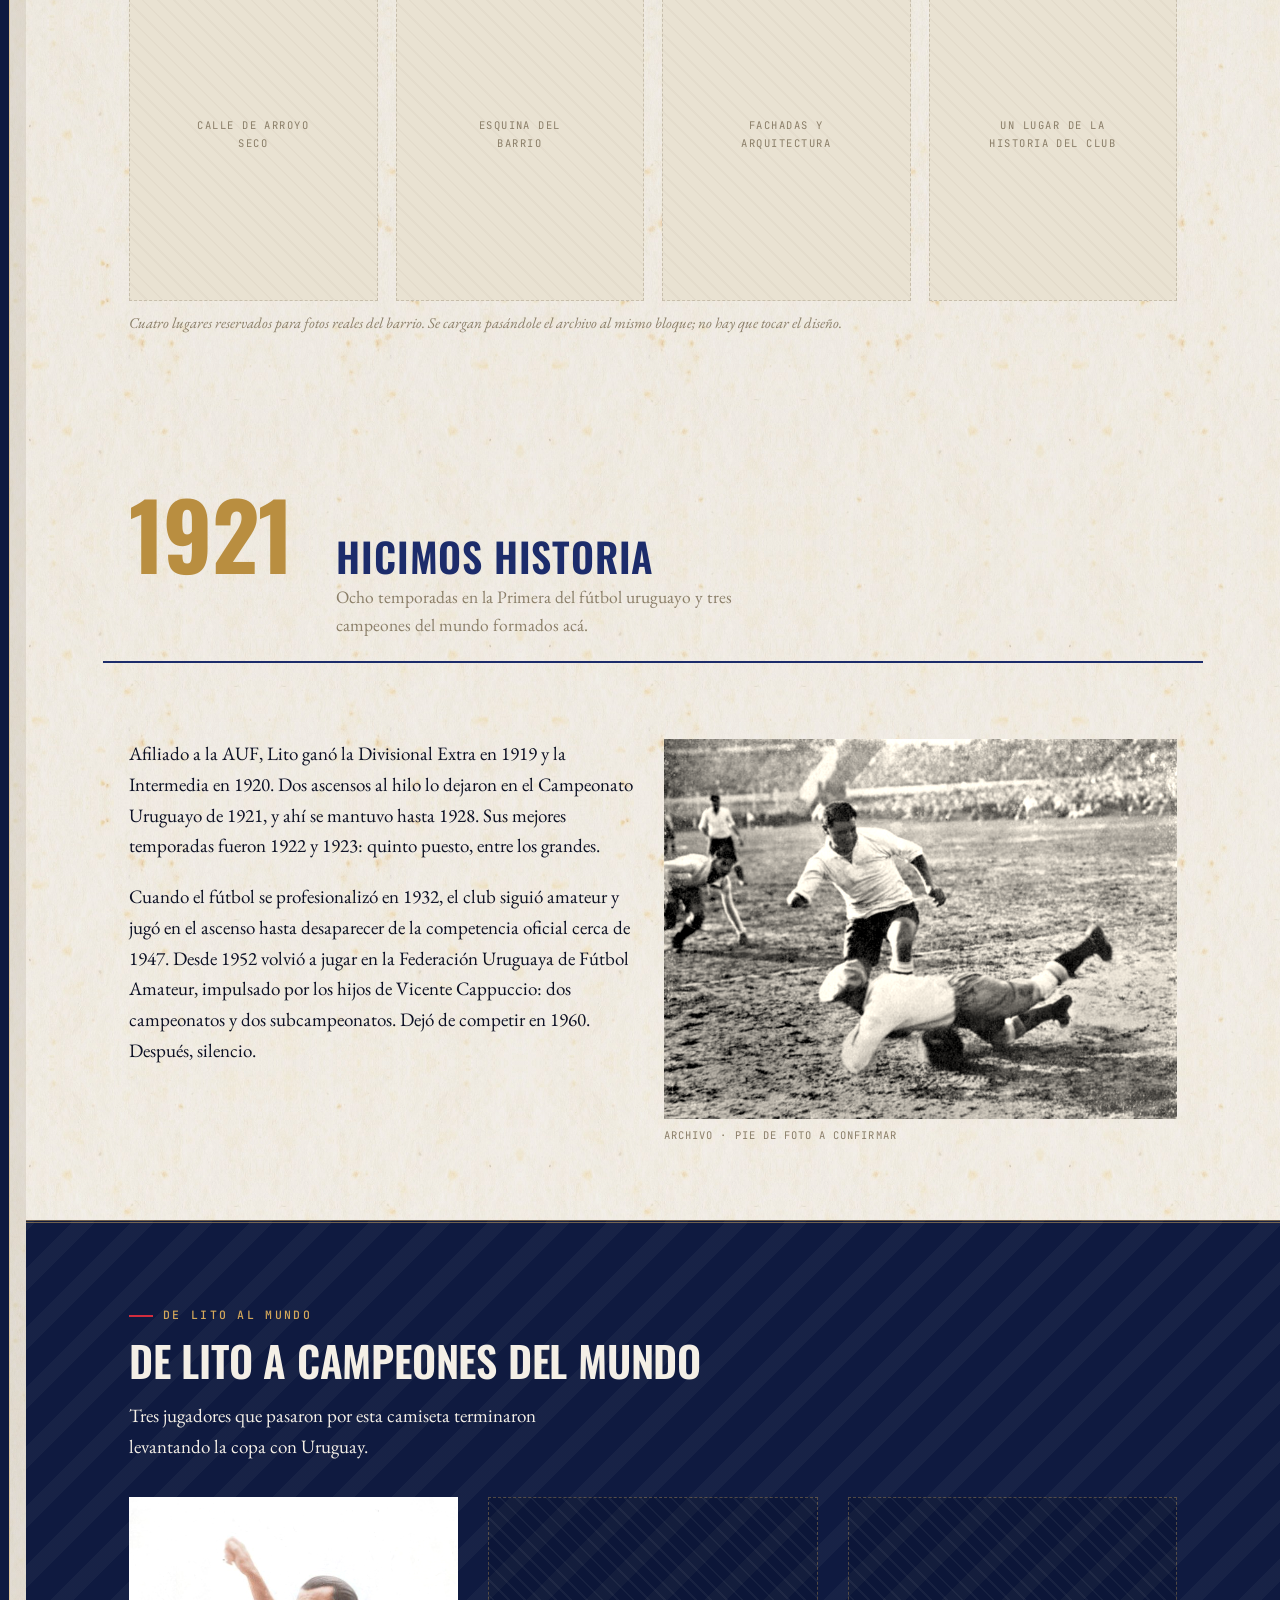
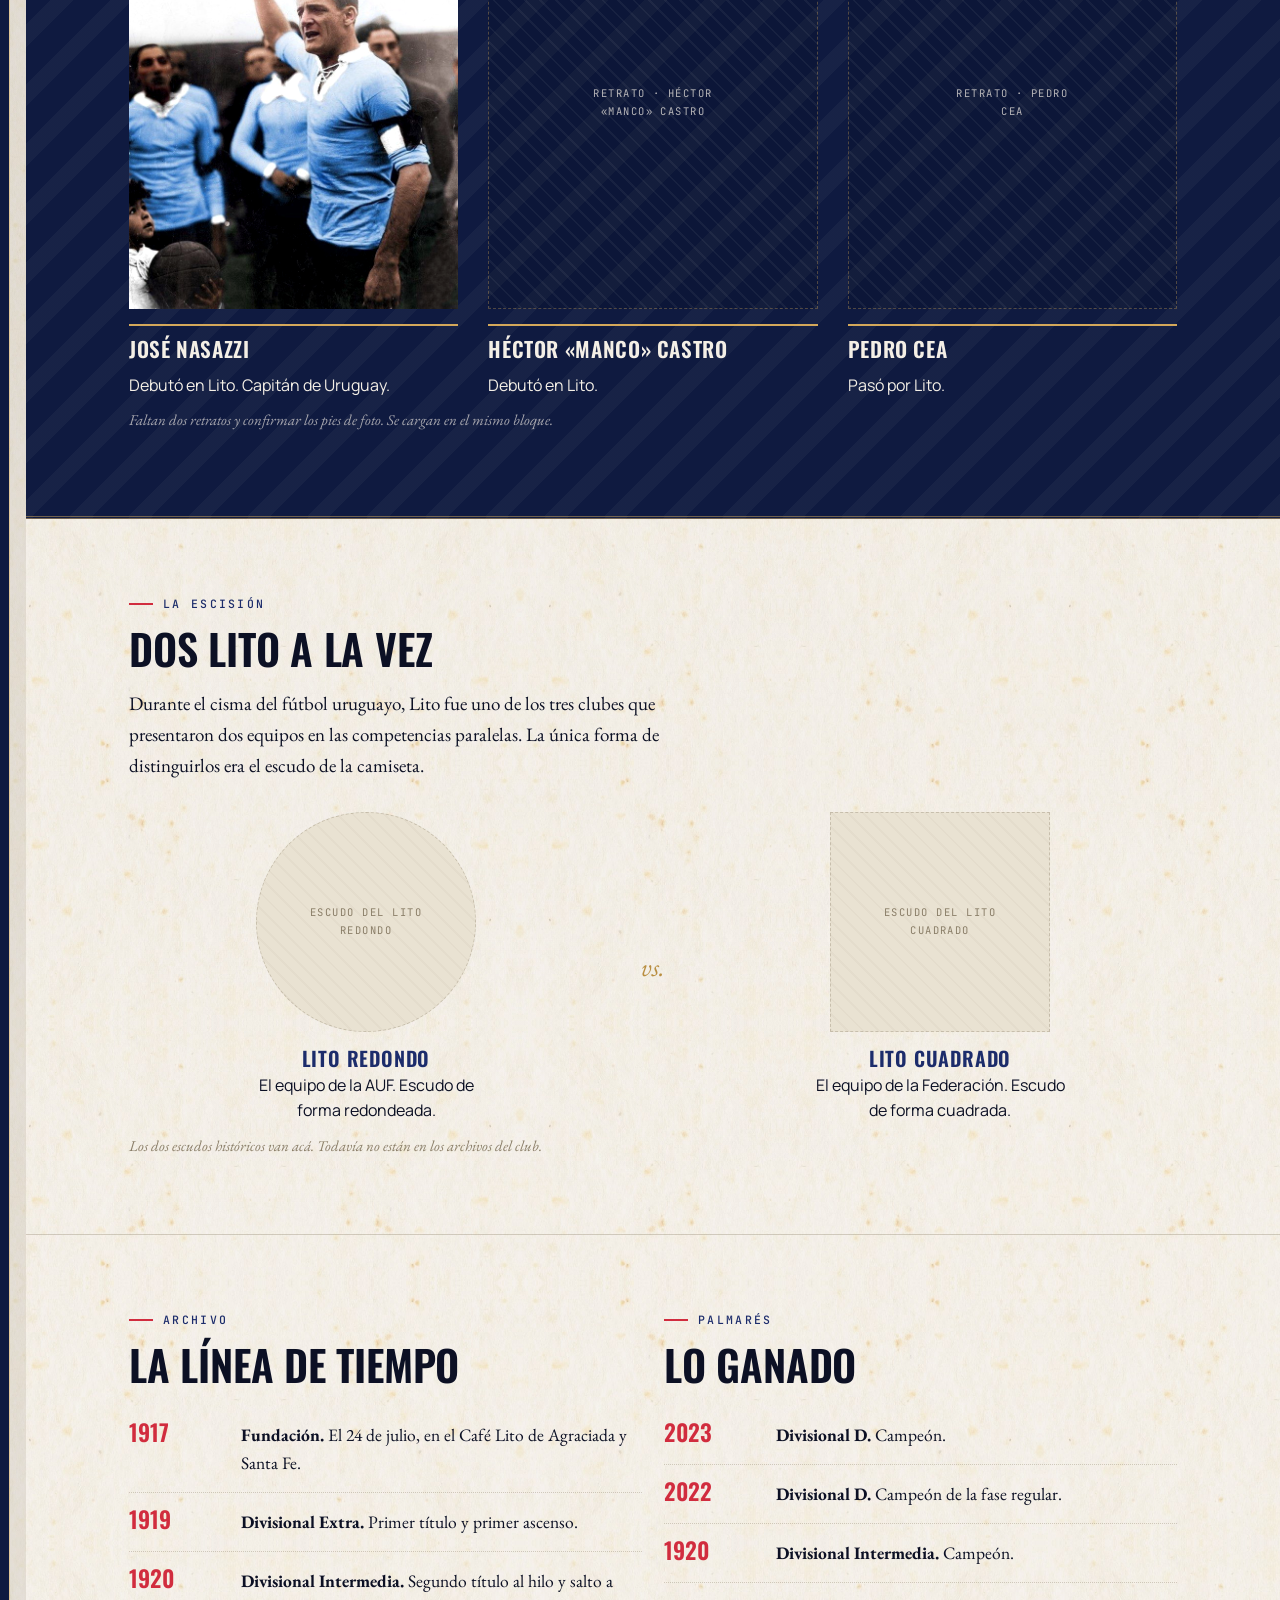
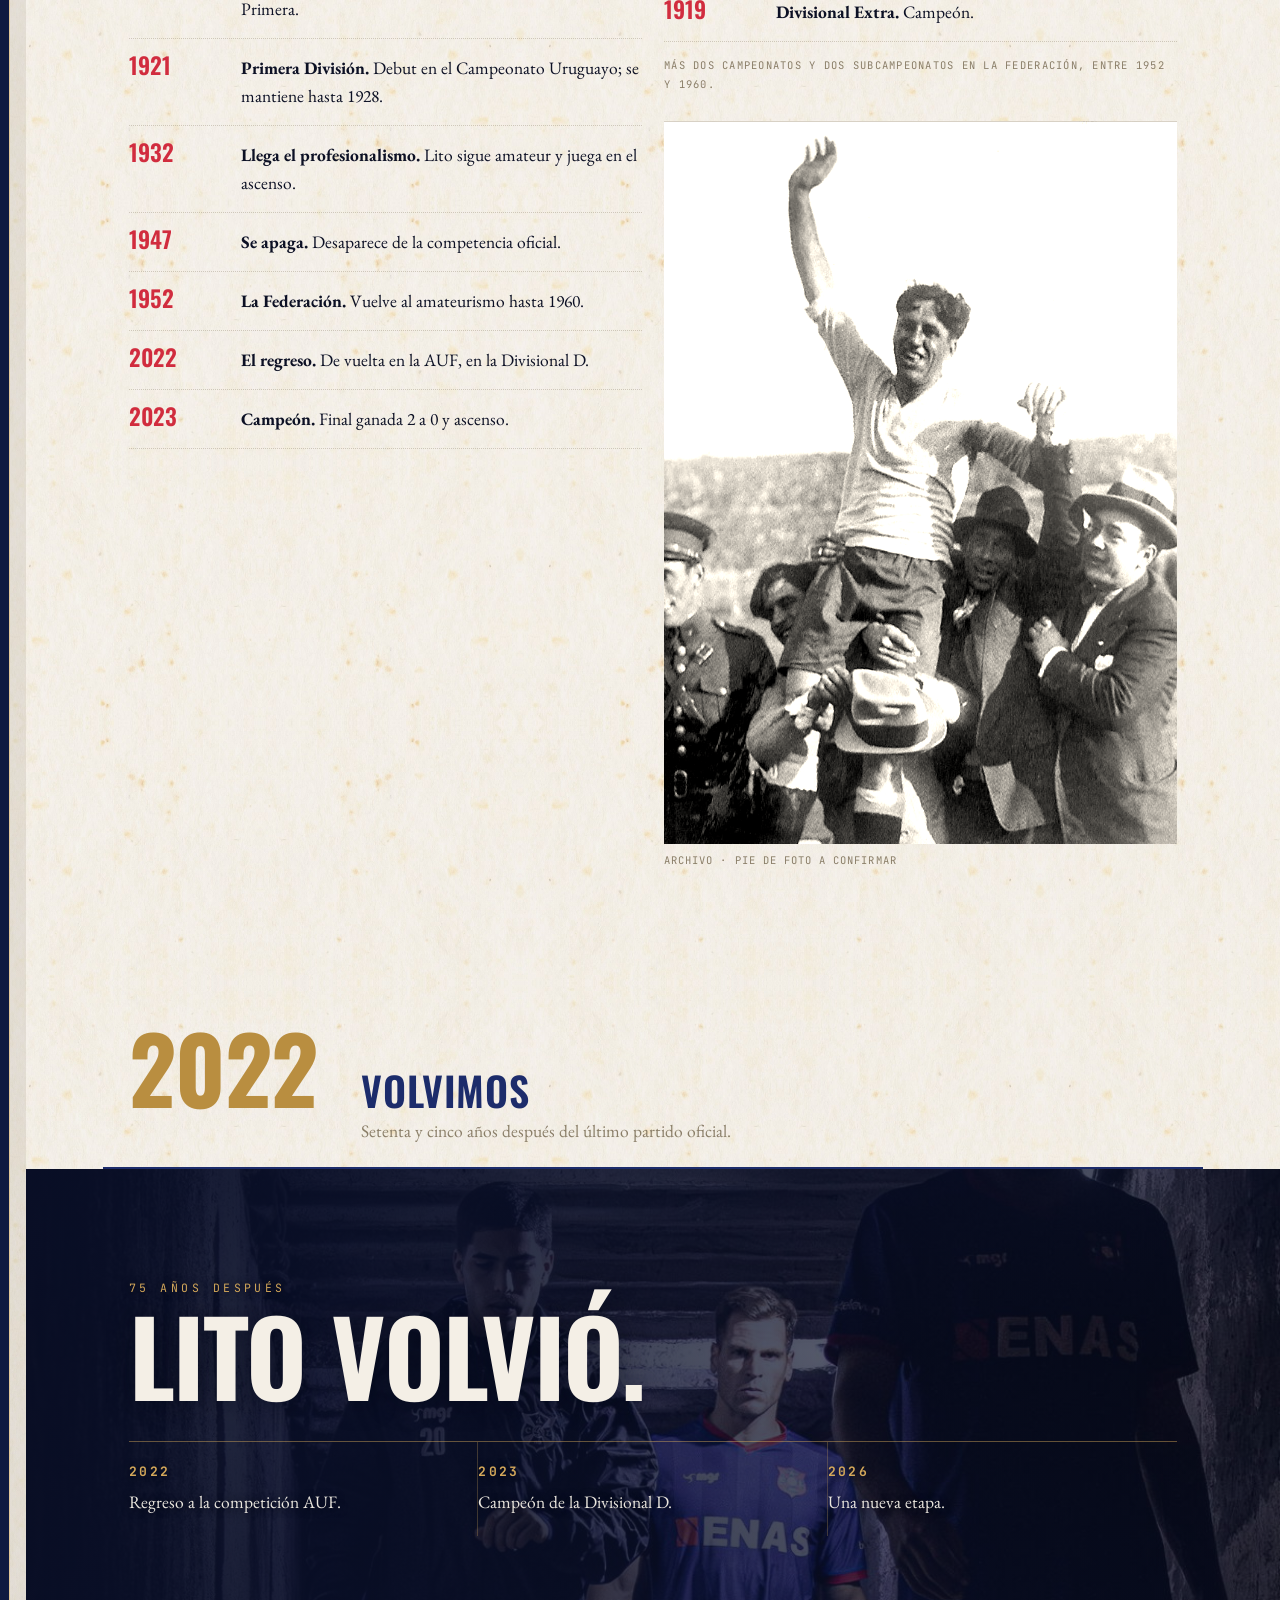
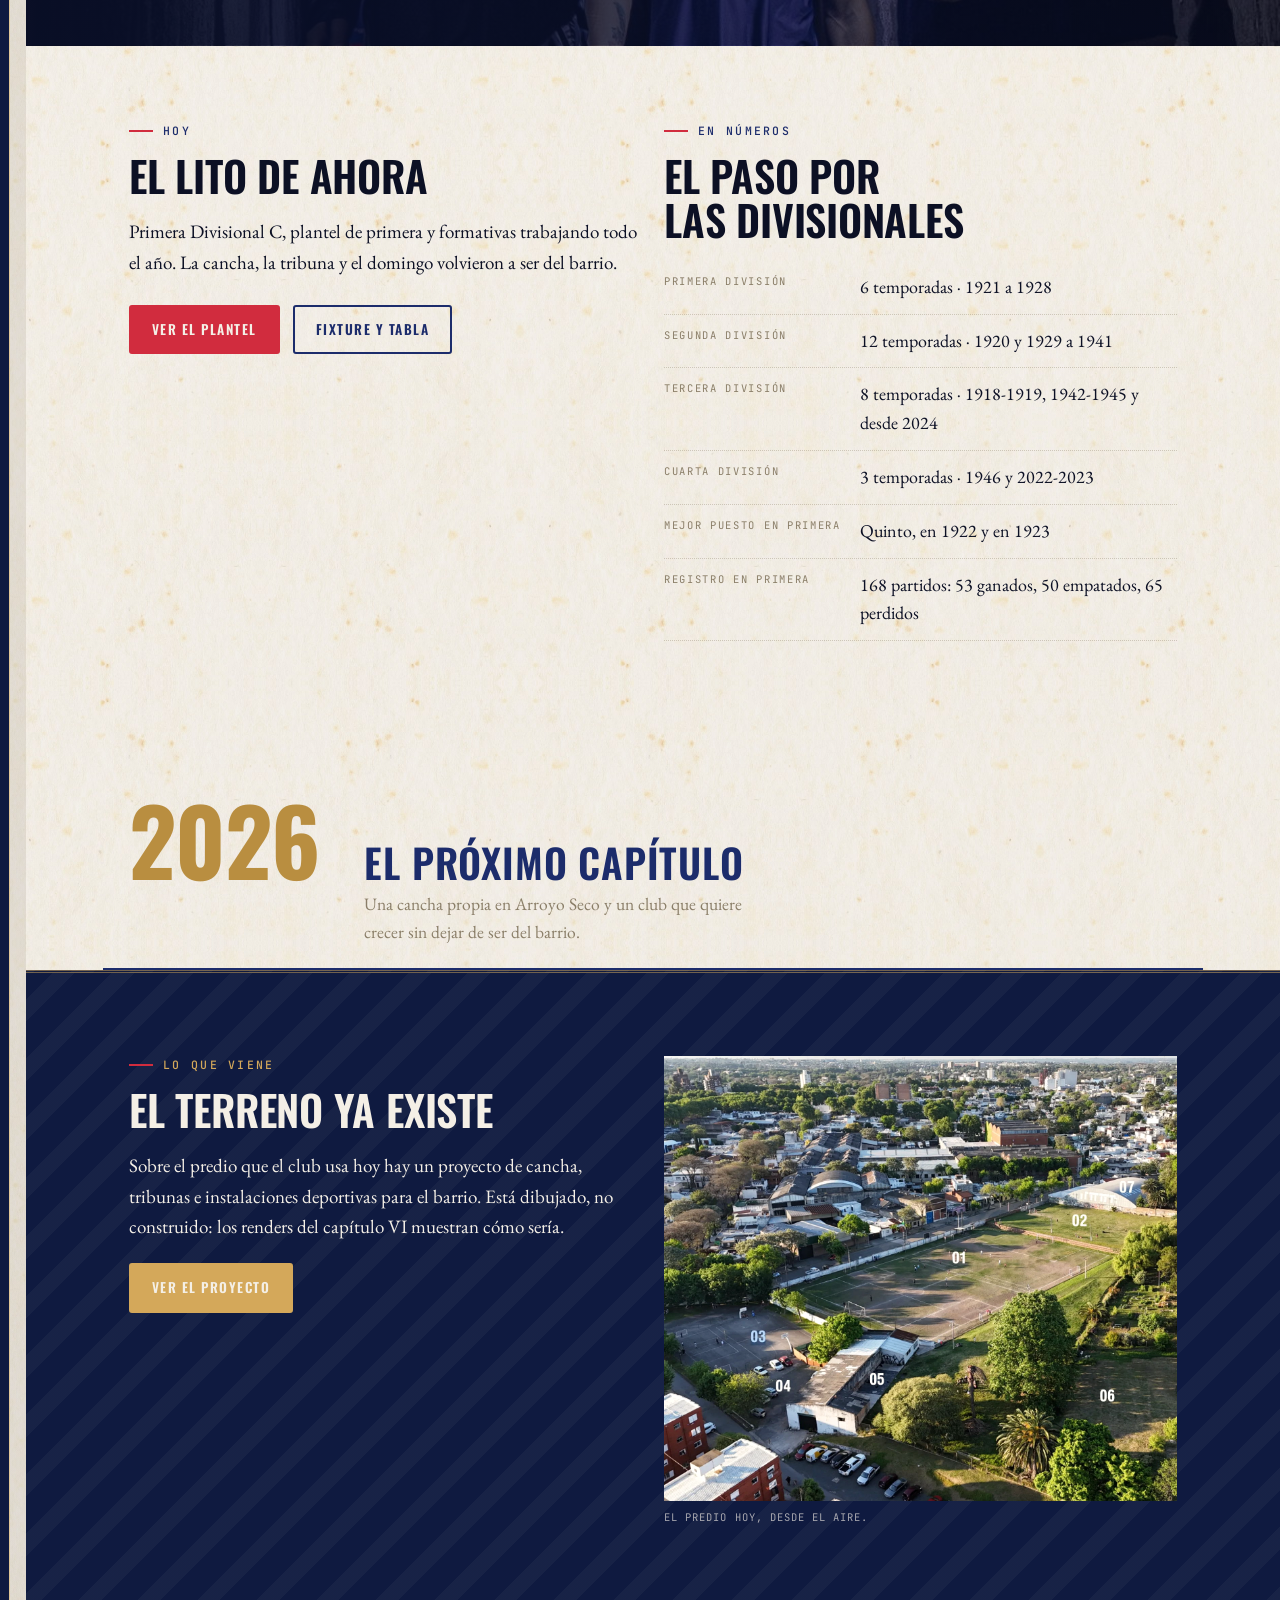
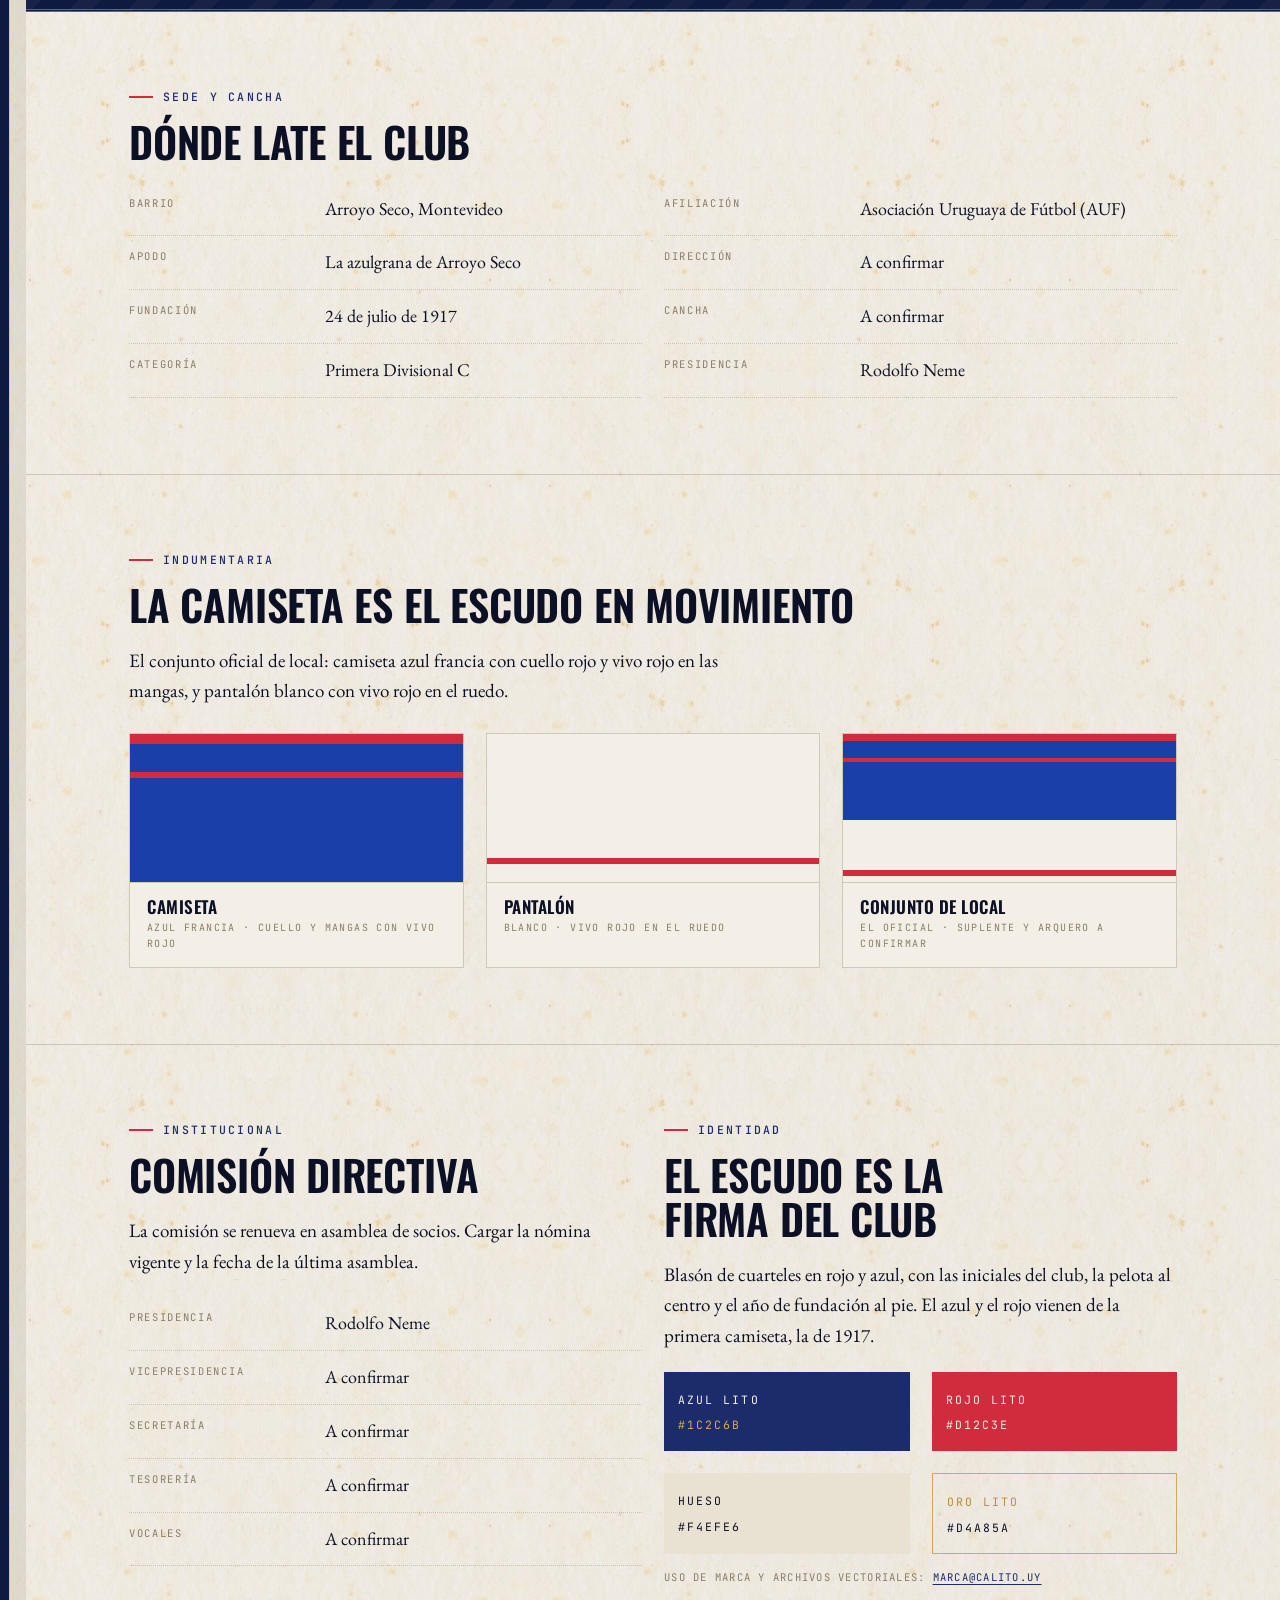
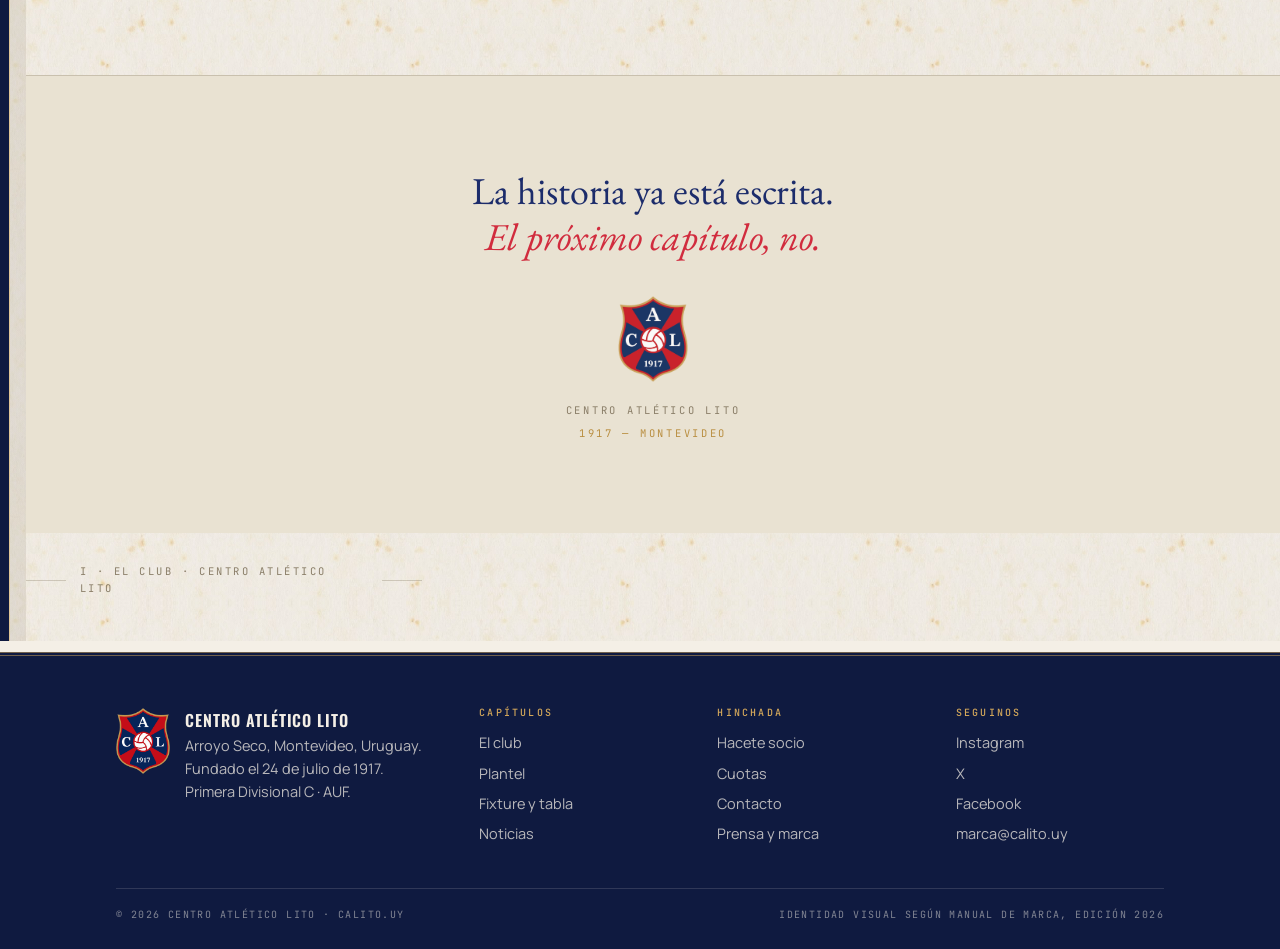
==== commit 9768075b: "Reequilibra historia y presente, y abre el capítulo del proyecto El capítulo I pasa a estar ordenado" ====
--- a/club.html
+++ b/club.html
@@ -40,12 +40,12 @@
     </a>
     <button class="menu-boton" aria-expanded="false" aria-controls="menu-principal">Capítulos</button>
     <nav class="menu" id="menu-principal" aria-label="Capítulos del libro">
-        <a href="index.html">Portada</a>
         <a href="club.html" aria-current="page">El club</a>
         <a href="plantel.html">Plantel</a>
         <a href="fixture.html">Fixture y tabla</a>
         <a href="noticias.html">Noticias</a>
         <a href="galeria.html">Galería</a>
+        <a href="proyecto.html">El próximo capítulo</a>
         <a href="socios.html">Hacete socio</a>
         <a href="contacto.html">Contacto</a>
     </nav>
@@ -57,24 +57,37 @@
   <div class="marco">
     <p class="romano-grande">Capítulo I</p>
     <h1>El club</h1>
-    <p class="plomo">Nacimos el 24 de julio de 1917 en un café de Arroyo Seco. Más de un siglo después seguimos siendo del barrio.</p>
+    <p class="plomo">Nacimos el 24 de julio de 1917 en un café de Arroyo Seco. Desaparecimos, volvimos, y estamos escribiendo lo que sigue.</p>
     <div class="filete-cap"></div>
   </div>
 </section>
 
+<nav class="riel" aria-label="Los cuatro momentos del club">
+  <div class="marco riel-fila">
+    <a href="#nacimos"><b>1917</b><span>Nacimos</span></a>
+    <a href="#historia"><b>1921</b><span>Hicimos historia</span></a>
+    <a href="#volvimos"><b>2022</b><span>Volvimos</span></a>
+    <a href="#proximo"><b>2026</b><span>El próximo capítulo</span></a>
+  </div>
+</nav>
+
+<section class="momento" id="nacimos">
+  <div class="marco momento-fila">
+    <p class="momento-anio">1917</p>
+    <div>
+      <h2 class="momento-titulo">Nacimos</h2>
+      <p class="momento-bajada">En un café de Arroyo Seco, con el nombre del hombre del mostrador.</p>
+    </div>
+  </div>
+</section>
+
 <section class="seccion">
   <div class="marco">
     <div class="rejilla rejilla--2">
       <div class="prosa">
-        <p class="cintilla">Historia</p>
-        <h2>De la vereda a la cancha</h2>
         <p class="capitular">El nombre salió del mostrador. Manuel Semino era «Lito» para todo el barrio, y su café, en Agraciada y Santa Fe, era el punto de encuentro de Arroyo Seco. Cuando el 24 de julio de 1917 los que paraban ahí decidieron fundar el club, le pusieron el nombre del café.</p>
         <p>La primera camiseta fue azul eléctrico con vivos rojos y pantalón blanco, con el escudo sobre el pecho izquierdo. De ahí viene el apodo: la azulgrana de Arroyo Seco. La de hoy sigue esa línea: azul francia, cuello rojo y vivo rojo en las mangas.</p>
-        <p>Afiliado a la AUF, ganó la Divisional Extra en 1919 y la Intermedia en 1920. Dos ascensos al hilo lo dejaron en el Campeonato Uruguayo de 1921, y ahí se mantuvo hasta 1928. Sus mejores temporadas fueron 1922 y 1923: quinto puesto.</p>
-        <p>Por esta camiseta pasaron José Nasazzi y Héctor «el Manco» Castro, que debutaron en Lito, y también Pedro Cea. Los tres estuvieron después en las conquistas grandes de Uruguay, la del Mundial de 1930 incluida.</p>
-        <p>Durante el cisma del fútbol uruguayo, Lito fue uno de los tres clubes que presentaron dos equipos en las competencias paralelas. Al de la AUF le decían el <em>Lito redondo</em>; al de la Federación, el <em>Lito cuadrado</em>. La diferencia estaba en la forma del escudo de cada camiseta.</p>
-        <p>Cuando el fútbol se profesionalizó en 1932, el club siguió amateur y jugó en el ascenso hasta desaparecer de la competencia oficial cerca de 1947. Desde 1952 volvió a jugar en la Federación Uruguaya de Fútbol Amateur, impulsado por los hijos de Vicente Cappuccio: dos campeonatos y dos subcampeonatos. Dejó de competir en 1960.</p>
-        <p>En 2022, impulsado por Rodolfo Neme, Lito volvió a las competencias oficiales de la AUF, setenta y cinco años después, en la Divisional D. En 2023 salió campeón —2 a 0 a Rincón de Carrasco en la final— y subió a la Primera División Amateur.</p>
+        <p>Un club nace de un barrio antes que de un acta. Lito no se mudó nunca: la misma cuadrícula de calles que llevaba al café lleva hoy a la cancha.</p>
       </div>
       <div>
         <figure class="foto-album" style="margin:0">
@@ -83,50 +96,163 @@
         <p class="epigrafe">Reemplazar por una foto real de la sede o la cancha.</p>
       </div>
     </div>
-
-    <ul class="cronologia" style="margin-top:44px">
-      <li><b>1917</b><span><strong>Fundación.</strong> El 24 de julio, en el Café Lito de Agraciada y Santa Fe.</span></li>
-      <li><b>1919</b><span><strong>Divisional Extra.</strong> Primer título y primer ascenso.</span></li>
-      <li><b>1920</b><span><strong>Divisional Intermedia.</strong> Segundo título al hilo y salto a Primera.</span></li>
-      <li><b>1921</b><span><strong>Primera División.</strong> Debut en el Campeonato Uruguayo; se mantiene hasta 1928. Quinto en 1922 y en 1923.</span></li>
-      <li><b>1932</b><span><strong>Llega el profesionalismo.</strong> Lito sigue amateur y juega en el ascenso.</span></li>
-      <li><b>1947</b><span><strong>Se apaga.</strong> Desaparece de la competencia oficial.</span></li>
-      <li><b>1952</b><span><strong>La Federación.</strong> Vuelve al amateurismo: dos campeonatos y dos subcampeonatos hasta 1960.</span></li>
-      <li><b>2022</b><span><strong>El regreso.</strong> Setenta y cinco años después, de vuelta en la AUF, en la Divisional D.</span></li>
-      <li><b>2023</b><span><strong>Campeón.</strong> Final ganada 2 a 0 y ascenso a la Primera División Amateur.</span></li>
-    </ul>
-  </div>
-</section>
-
-<section class="lamina">
+  </div>
+</section>
+
+<section class="seccion barrio">
+  <div class="marco">
+    <p class="cintilla">El barrio</p>
+    <h2>Lito es de Arroyo Seco</h2>
+    <p class="prosa">Entre el puerto y la Rambla, de calles cortas y galpones bajos. El club se fundó a metros de acá y nunca se fue.</p>
+    <div class="barrio-grilla">
+<figure class="hueco hueco--vacio" style="aspect-ratio:3 / 4"><span class="hueco-rotulo">Calle de Arroyo Seco</span></figure><figure class="hueco hueco--vacio" style="aspect-ratio:3 / 4"><span class="hueco-rotulo">Esquina del barrio</span></figure><figure class="hueco hueco--vacio" style="aspect-ratio:3 / 4"><span class="hueco-rotulo">Fachadas y arquitectura</span></figure><figure class="hueco hueco--vacio" style="aspect-ratio:3 / 4"><span class="hueco-rotulo">Un lugar de la historia del club</span></figure>
+    </div>
+    <p class="epigrafe">Cuatro lugares reservados para fotos reales del barrio. Se cargan pasándole el archivo al mismo bloque; no hay que tocar el diseño.</p>
+  </div>
+</section>
+
+<section class="momento" id="historia">
+  <div class="marco momento-fila">
+    <p class="momento-anio">1921</p>
+    <div>
+      <h2 class="momento-titulo">Hicimos historia</h2>
+      <p class="momento-bajada">Ocho temporadas en la Primera del fútbol uruguayo y tres campeones del mundo formados acá.</p>
+    </div>
+  </div>
+</section>
+
+<section class="seccion">
+  <div class="marco">
+    <div class="rejilla rejilla--2">
+      <div class="prosa">
+        <p>Afiliado a la AUF, Lito ganó la Divisional Extra en 1919 y la Intermedia en 1920. Dos ascensos al hilo lo dejaron en el Campeonato Uruguayo de 1921, y ahí se mantuvo hasta 1928. Sus mejores temporadas fueron 1922 y 1923: quinto puesto, entre los grandes.</p>
+        <p>Cuando el fútbol se profesionalizó en 1932, el club siguió amateur y jugó en el ascenso hasta desaparecer de la competencia oficial cerca de 1947. Desde 1952 volvió a jugar en la Federación Uruguaya de Fútbol Amateur, impulsado por los hijos de Vicente Cappuccio: dos campeonatos y dos subcampeonatos. Dejó de competir en 1960. Después, silencio.</p>
+      </div>
+      <div class="archivo">
+<figure class="hueco"><img src="assets/img/historia/archivo-1.jpg" alt="Fotografía de archivo del fútbol uruguayo de la época" loading="lazy"><figcaption>Archivo · pie de foto a confirmar</figcaption></figure>
+      </div>
+    </div>
+  </div>
+</section>
+
+<section class="lamina campeones">
   <div class="marco claro">
-    <p class="cintilla">Sede y cancha</p>
-    <h2>Dónde late el club</h2>
-    <dl class="datos">
-      <div><dt>Barrio</dt><dd>Arroyo Seco, Montevideo</dd></div>
-      <div><dt>Apodo</dt><dd>La azulgrana de Arroyo Seco</dd></div>
-      <div><dt>Fundación</dt><dd>24 de julio de 1917</dd></div>
-      <div><dt>Categoría</dt><dd>Primera División Amateur</dd></div>
-      <div><dt>Afiliación</dt><dd>Asociación Uruguaya de Fútbol (AUF)</dd></div>
-      <div><dt>Dirección</dt><dd>A confirmar</dd></div>
-      <div><dt>Cancha</dt><dd>A confirmar</dd></div>
-    </dl>
-  </div>
-</section>
-
-<section class="seccion">
-  <div class="marco">
-    <div class="rejilla rejilla--2">
+    <p class="cintilla">De Lito al mundo</p>
+    <h2>De Lito a campeones del mundo</h2>
+    <p class="prosa campeones-bajada">Tres jugadores que pasaron por esta camiseta terminaron levantando la copa con Uruguay.</p>
+    <div class="campeones-grilla">
+      <article class="campeon">
+<figure class="hueco"><img src="assets/img/historia/nasazzi.jpg" alt="Retrato de José Nasazzi" loading="lazy"></figure>
+        <h3>José Nasazzi</h3>
+        <p class="detalle">Debutó en Lito. Capitán de Uruguay.</p>
+      </article>
+      <article class="campeon">
+<figure class="hueco hueco--vacio" style="aspect-ratio:4 / 5"><span class="hueco-rotulo">Retrato · Héctor «Manco» Castro</span></figure>
+        <h3>Héctor «Manco» Castro</h3>
+        <p class="detalle">Debutó en Lito.</p>
+      </article>
+      <article class="campeon">
+<figure class="hueco hueco--vacio" style="aspect-ratio:4 / 5"><span class="hueco-rotulo">Retrato · Pedro Cea</span></figure>
+        <h3>Pedro Cea</h3>
+        <p class="detalle">Pasó por Lito.</p>
+      </article>
+    </div>
+    <p class="epigrafe epigrafe--claro">Faltan dos retratos y confirmar los pies de foto. Se cargan en el mismo bloque.</p>
+  </div>
+</section>
+
+<section class="seccion escision">
+  <div class="marco">
+    <p class="cintilla">La escisión</p>
+    <h2>Dos Lito a la vez</h2>
+    <p class="prosa">Durante el cisma del fútbol uruguayo, Lito fue uno de los tres clubes que presentaron dos equipos en las competencias paralelas. La única forma de distinguirlos era el escudo de la camiseta.</p>
+    <div class="escision-fila">
+      <article class="escision-lado">
+<figure class="hueco hueco--vacio" style="aspect-ratio:1 / 1"><span class="hueco-rotulo">Escudo del Lito redondo</span></figure>
+        <h3>Lito redondo</h3>
+        <p class="detalle">El equipo de la AUF. Escudo de forma redondeada.</p>
+      </article>
+      <p class="escision-versus">vs.</p>
+      <article class="escision-lado">
+<figure class="hueco hueco--vacio" style="aspect-ratio:1 / 1"><span class="hueco-rotulo">Escudo del Lito cuadrado</span></figure>
+        <h3>Lito cuadrado</h3>
+        <p class="detalle">El equipo de la Federación. Escudo de forma cuadrada.</p>
+      </article>
+    </div>
+    <p class="epigrafe">Los dos escudos históricos van acá. Todavía no están en los archivos del club.</p>
+  </div>
+</section>
+
+<section class="seccion">
+  <div class="marco">
+    <div class="rejilla rejilla--2">
+      <div>
+        <p class="cintilla">Archivo</p>
+        <h2>La línea de tiempo</h2>
+        <ul class="cronologia cronologia--compacta">
+          <li><b>1917</b><span><strong>Fundación.</strong> El 24 de julio, en el Café Lito de Agraciada y Santa Fe.</span></li>
+          <li><b>1919</b><span><strong>Divisional Extra.</strong> Primer título y primer ascenso.</span></li>
+          <li><b>1920</b><span><strong>Divisional Intermedia.</strong> Segundo título al hilo y salto a Primera.</span></li>
+          <li><b>1921</b><span><strong>Primera División.</strong> Debut en el Campeonato Uruguayo; se mantiene hasta 1928.</span></li>
+          <li><b>1932</b><span><strong>Llega el profesionalismo.</strong> Lito sigue amateur y juega en el ascenso.</span></li>
+          <li><b>1947</b><span><strong>Se apaga.</strong> Desaparece de la competencia oficial.</span></li>
+          <li><b>1952</b><span><strong>La Federación.</strong> Vuelve al amateurismo hasta 1960.</span></li>
+          <li><b>2022</b><span><strong>El regreso.</strong> De vuelta en la AUF, en la Divisional D.</span></li>
+          <li><b>2023</b><span><strong>Campeón.</strong> Final ganada 2 a 0 y ascenso.</span></li>
+        </ul>
+      </div>
       <div>
         <p class="cintilla">Palmarés</p>
         <h2>Lo ganado</h2>
-        <ul class="cronologia">
+        <ul class="cronologia cronologia--compacta">
           <li><b>2023</b><span><strong>Divisional D.</strong> Campeón.</span></li>
           <li><b>2022</b><span><strong>Divisional D.</strong> Campeón de la fase regular.</span></li>
           <li><b>1920</b><span><strong>Divisional Intermedia.</strong> Campeón.</span></li>
           <li><b>1919</b><span><strong>Divisional Extra.</strong> Campeón.</span></li>
         </ul>
-        <p class="aviso-formulario" style="margin-top:14px">Más dos campeonatos y dos subcampeonatos de Primera División Amateur en la Federación, entre 1952 y 1960.</p>
+        <p class="aviso-formulario" style="margin-top:14px">Más dos campeonatos y dos subcampeonatos en la Federación, entre 1952 y 1960.</p>
+        <div class="archivo" style="margin-top:26px">
+<figure class="hueco"><img src="assets/img/historia/archivo-2.jpg" alt="Fotografía de archivo del fútbol uruguayo de la época" loading="lazy"><figcaption>Archivo · pie de foto a confirmar</figcaption></figure>
+        </div>
+      </div>
+    </div>
+  </div>
+</section>
+
+<section class="momento" id="volvimos">
+  <div class="marco momento-fila">
+    <p class="momento-anio">2022</p>
+    <div>
+      <h2 class="momento-titulo">Volvimos</h2>
+      <p class="momento-bajada">Setenta y cinco años después del último partido oficial.</p>
+    </div>
+  </div>
+</section>
+
+<section class="regreso">
+  <div class="regreso-foto" role="presentation"></div>
+  <div class="marco regreso-cuerpo">
+    <p class="regreso-antetitulo">75 años después</p>
+    <p class="regreso-titulo">Lito volvió.</p>
+    <ol class="regreso-hitos">
+      <li><b>2022</b><span>Regreso a la competición AUF.</span></li>
+      <li><b>2023</b><span>Campeón de la Divisional D.</span></li>
+      <li><b>2026</b><span>Una nueva etapa.</span></li>
+    </ol>
+  </div>
+</section>
+
+<section class="seccion">
+  <div class="marco">
+    <div class="rejilla rejilla--2">
+      <div>
+        <p class="cintilla">Hoy</p>
+        <h2>El Lito de ahora</h2>
+        <p class="prosa">Primera Divisional C, plantel de primera y formativas trabajando todo el año. La cancha, la tribuna y el domingo volvieron a ser del barrio.</p>
+        <div class="acciones">
+          <a class="boton" href="plantel.html">Ver el plantel</a>
+          <a class="boton boton--fantasma" href="fixture.html">Fixture y tabla</a>
+        </div>
       </div>
       <div>
         <p class="cintilla">En números</p>
@@ -144,6 +270,56 @@
   </div>
 </section>
 
+<section class="momento" id="proximo">
+  <div class="marco momento-fila">
+    <p class="momento-anio">2026</p>
+    <div>
+      <h2 class="momento-titulo">El próximo capítulo</h2>
+      <p class="momento-bajada">Una cancha propia en Arroyo Seco y un club que quiere crecer sin dejar de ser del barrio.</p>
+    </div>
+  </div>
+</section>
+
+<section class="lamina">
+  <div class="marco claro">
+    <div class="rejilla rejilla--2">
+      <div>
+        <p class="cintilla">Lo que viene</p>
+        <h2>El terreno ya existe</h2>
+        <p class="prosa">Sobre el predio que el club usa hoy hay un proyecto de cancha, tribunas e instalaciones deportivas para el barrio. Está dibujado, no construido: los renders del capítulo VI muestran cómo sería.</p>
+        <p><a class="boton boton--oro" href="proyecto.html">Ver el proyecto</a></p>
+      </div>
+      <div>
+        <figure class="hueco">
+          <img src="assets/img/proyecto/terreno.jpg" alt="Vista aérea del predio actual del Centro Atlético Lito en Arroyo Seco" loading="lazy">
+          <figcaption>El predio hoy, desde el aire.</figcaption>
+        </figure>
+      </div>
+    </div>
+  </div>
+</section>
+
+<section class="seccion">
+  <div class="marco">
+    <p class="cintilla">Sede y cancha</p>
+    <h2>Dónde late el club</h2>
+    <div class="rejilla rejilla--2">
+      <dl class="datos">
+        <div><dt>Barrio</dt><dd>Arroyo Seco, Montevideo</dd></div>
+        <div><dt>Apodo</dt><dd>La azulgrana de Arroyo Seco</dd></div>
+        <div><dt>Fundación</dt><dd>24 de julio de 1917</dd></div>
+        <div><dt>Categoría</dt><dd>Primera Divisional C</dd></div>
+      </dl>
+      <dl class="datos">
+        <div><dt>Afiliación</dt><dd>Asociación Uruguaya de Fútbol (AUF)</dd></div>
+        <div><dt>Dirección</dt><dd>A confirmar</dd></div>
+        <div><dt>Cancha</dt><dd>A confirmar</dd></div>
+        <div><dt>Presidencia</dt><dd>Rodolfo Neme</dd></div>
+      </dl>
+    </div>
+  </div>
+</section>
+
 <section class="seccion">
   <div class="marco">
     <p class="cintilla">Indumentaria</p>
@@ -184,16 +360,24 @@
       <div>
         <p class="cintilla">Identidad</p>
         <h2>El escudo es la firma del club</h2>
-        <p class="prosa">Blasón de cuarteles en rojo y azul, con las iniciales del club, la pelota al centro y el año de fundación al pie, todo dentro de un borde dorado. El azul y el rojo vienen de la primera camiseta, la de 1917.</p>
+        <p class="prosa">Blasón de cuarteles en rojo y azul, con las iniciales del club, la pelota al centro y el año de fundación al pie. El azul y el rojo vienen de la primera camiseta, la de 1917.</p>
         <div class="rejilla rejilla--4" style="margin-top:18px">
           <div style="background:var(--azul);color:var(--hueso);padding:14px"><span class="mono">Azul Lito</span><br><span class="mono" style="color:var(--oro)">#1C2C6B</span></div>
           <div style="background:var(--rojo);color:var(--hueso);padding:14px"><span class="mono">Rojo Lito</span><br><span class="mono">#D12C3E</span></div>
-          <div style="background:var(--oro);color:var(--tinta);padding:14px"><span class="mono">Oro Lito</span><br><span class="mono">#D4A85A</span></div>
           <div style="background:var(--hueso-80);color:var(--tinta);padding:14px"><span class="mono">Hueso</span><br><span class="mono">#F4EFE6</span></div>
+          <div style="border:1px solid var(--oro);color:var(--tinta);padding:14px"><span class="mono" style="color:var(--oro-80)">Oro Lito</span><br><span class="mono">#D4A85A</span></div>
         </div>
         <p class="aviso-formulario" style="margin-top:14px">Uso de marca y archivos vectoriales: <a href="mailto:marca@calito.uy">marca@calito.uy</a></p>
       </div>
     </div>
+  </div>
+</section>
+
+<section class="cierre">
+  <div class="marco">
+    <p class="cierre-frase">La historia ya está escrita.<br><em>El próximo capítulo, no.</em></p>
+    <img class="cierre-escudo" src="assets/img/escudo.png" alt="" width="720" height="879" loading="lazy">
+    <p class="cierre-firma">Centro Atlético Lito<span>1917 — Montevideo</span></p>
   </div>
 </section>
 <p class="folio"><i></i> I · El club · Centro Atlético Lito <i></i></p>
@@ -208,7 +392,7 @@
           <strong>Centro Atlético Lito</strong><br>
           Arroyo Seco, Montevideo, Uruguay.<br>
           Fundado el 24 de julio de 1917.<br>
-          Primera División Amateur · AUF.
+          Primera Divisional C · AUF.
         </div>
       </div>
       <div>
--- a/assets/css/main.css
+++ b/assets/css/main.css
@@ -396,11 +396,20 @@
   /* El interletrado cede para que entre en una línea a este cuerpo. */
   letter-spacing: .17em; padding-left: .17em;
   white-space: nowrap;
+  line-height: 1.05;
   text-shadow:
     0 -1px 0 rgba(255, 240, 210, .34),
     0 1px 1px rgba(0, 0, 0, .78),
     0 2px 3px rgba(0, 0, 0, .5);
 }
+.grabado-arriba .nombre {
+  display: block;
+  margin-top: clamp(4px, .9vw, 8px);
+  font-weight: 600;
+  font-size: clamp(34px, 6.6vw, 50px);
+  letter-spacing: .13em; padding-left: .13em;
+}
+
 .grabado-abajo {
   align-self: start;
   margin-top: clamp(9px, 1.5vw, 14px);
@@ -434,26 +443,7 @@
   width: clamp(120px, 28vw, 176px);
   transition: transform .5s ease;
 }
-.tapa:hover .lema {
-  position: relative; z-index: 2;
-  margin: clamp(14px, 2.4vw, 20px) 0 0;
-  display: flex; align-items: center; gap: clamp(9px, 1.6vw, 14px);
-  font-family: var(--prosa); font-style: italic; font-weight: 500;
-  font-size: clamp(16px, 2.9vw, 24px);
-  letter-spacing: .045em;
-  color: var(--oro);
-  text-shadow:
-    0 -1px 0 rgba(255, 240, 210, .3),
-    0 1px 1px rgba(0, 0, 0, .8),
-    0 0 10px rgba(212, 168, 90, .14);
-  white-space: nowrap;
-}
-.lema::before, .lema::after {
-  content: ""; width: clamp(16px, 3.4vw, 30px); height: 1px;
-  background: linear-gradient(90deg, transparent, rgba(212, 168, 90, .75), transparent);
-}
-
-.escudo-tapa { transform: translateY(-4px) scale(1.02); }
+.tapa:hover .escudo-tapa { transform: translateY(-4px) scale(1.02); }
 
 /* Guarda: el reverso de la tapa */
 .cara-dorso {
@@ -591,10 +581,10 @@
 .indice li { margin: 0; }
 .indice a {
   display: grid;
-  grid-template-columns: 1.9em minmax(0, 1fr) auto;
+  grid-template-columns: 1.8em auto minmax(0, 1fr);
   align-items: baseline;
-  gap: 7px;
-  padding: 6px 2px;
+  gap: 6px;
+  padding: 4px 2px;
   text-decoration: none;
   color: var(--tinta);
   border-bottom: 1px dotted var(--sepia-suave);
@@ -606,12 +596,16 @@
 }
 .indice .titulo {
   font-family: var(--display); font-weight: 500;
-  font-size: clamp(14px, 2vw, 16.5px);
-  text-transform: uppercase; letter-spacing: .03em;
+  font-size: clamp(12.5px, 1.75vw, 14.5px);
+  text-transform: uppercase; letter-spacing: .015em;
+  /* Con ocho capítulos, el título tiene que entrar en una línea o la guarda
+     se come las marcas del pie. */
+  white-space: nowrap;
 }
 .indice .apunte {
   font-family: var(--prosa); font-style: italic;
-  font-size: 12.5px; color: var(--sepia); text-align: right;
+  font-size: 11.5px; color: var(--sepia); text-align: right;
+  overflow: hidden; text-overflow: ellipsis; white-space: nowrap;
 }
 
 /* ============================================================
@@ -628,7 +622,7 @@
 
 .cabecera-fila { display: flex; align-items: center; gap: 14px; min-height: 62px; }
 
-.marca { display: flex; align-items: center; gap: 11px; text-decoration: none; color: var(--tinta); }
+.marca { display: flex; align-items: center; gap: 11px; flex: none; text-decoration: none; color: var(--tinta); }
 .marca img { width: 30px; }
 .marca-texto {
   font-family: var(--display); font-weight: 600; font-size: 14.5px;
@@ -651,10 +645,10 @@
 
 .menu { margin-left: auto; display: flex; gap: 2px; flex-wrap: wrap; }
 .menu a {
-  font-family: var(--display); font-weight: 500; font-size: 12.5px;
-  letter-spacing: .06em; text-transform: uppercase;
+  font-family: var(--display); font-weight: 500; font-size: 11.5px;
+  letter-spacing: .05em; text-transform: uppercase;
   color: var(--sepia); text-decoration: none;
-  padding: 9px 8px; border-bottom: 2px solid transparent;
+  padding: 9px 6px; border-bottom: 2px solid transparent;
 }
 .menu a:hover { color: var(--azul); border-bottom-color: var(--rojo); }
 .menu a[aria-current="page"] { color: var(--azul); border-bottom-color: var(--oro); }
@@ -737,6 +731,8 @@
 .claro .boton--fantasma:hover { background: var(--oro); border-color: var(--oro); color: var(--tinta); }
 .boton--oro { background: var(--oro); border-color: var(--oro); color: var(--tinta); }
 .boton--oro:hover { background: var(--oro-80); border-color: var(--oro-80); }
+.claro .boton--oro, .claro .boton--oro:hover { color: var(--tinta); }
+.claro .boton, .claro .boton:hover { color: var(--hueso); }
 
 .acciones { display: flex; gap: 13px; flex-wrap: wrap; margin-top: 26px; }
 
@@ -896,6 +892,310 @@
 }
 
 
+
+
+/* ============================================================
+   EL ARCO NARRATIVO — cuatro momentos: 1917, 1921, 2022, 2026
+   ============================================================ */
+
+/* Riel: el índice del relato, arriba del capítulo. */
+.riel { background: var(--papel-sombra); border-bottom: 1px solid var(--sepia-suave); }
+.riel-fila { display: flex; gap: 0; overflow-x: auto; scrollbar-width: none; }
+.riel-fila::-webkit-scrollbar { display: none; }
+.riel a {
+  flex: 1 1 0; min-width: 132px;
+  display: flex; flex-direction: column; gap: 3px;
+  padding: 15px 4px 14px;
+  text-decoration: none; color: var(--sepia);
+  border-top: 2px solid transparent;
+  transition: color .15s ease, border-color .15s ease;
+}
+.riel a + a { box-shadow: inset 1px 0 0 var(--sepia-suave); }
+.riel a b {
+  font-family: var(--mono); font-size: 12.5px; letter-spacing: .16em;
+  color: var(--oro-80);
+}
+.riel a span {
+  font-family: var(--display); font-weight: 500; font-size: 14px;
+  letter-spacing: .05em; text-transform: uppercase; color: var(--azul);
+}
+.riel a:hover { border-top-color: var(--rojo); color: var(--tinta); }
+.riel a:hover span { color: var(--rojo); }
+@media (max-width: 620px) {
+  /* En el teléfono el riel se acomoda en dos filas: los cuatro momentos
+     tienen que verse de una, no quedar escondidos detrás de un arrastre. */
+  .riel-fila { display: grid; grid-template-columns: 1fr 1fr; overflow: visible; }
+  .riel a { min-width: 0; padding: 12px 4px; }
+  .riel a + a { box-shadow: none; }
+  .riel a:nth-child(even) { box-shadow: inset 1px 0 0 var(--sepia-suave); }
+  .riel a:nth-child(n+3) { border-top: 1px solid var(--sepia-suave); }
+}
+
+/* Cabecera de un momento: el año manda y el título lo sigue. */
+.momento { padding: clamp(46px, 7vw, 82px) 0 0; scroll-margin-top: 70px; }
+.momento-fila {
+  display: grid; grid-template-columns: auto minmax(0, 1fr);
+  gap: clamp(20px, 4vw, 44px); align-items: baseline;
+  padding-bottom: clamp(16px, 2.4vw, 22px);
+  border-bottom: 2px solid var(--azul);
+}
+.momento-anio {
+  margin: 0;
+  font-family: var(--display); font-weight: 700;
+  font-size: clamp(42px, 9vw, 92px); line-height: .86;
+  letter-spacing: -.01em;
+  color: var(--oro-80);
+}
+.momento-titulo {
+  margin: 0 0 6px;
+  font-size: clamp(24px, 4.4vw, 40px);
+  text-transform: uppercase; letter-spacing: .02em;
+  color: var(--azul);
+}
+.momento-bajada {
+  margin: 0; max-width: 52ch;
+  font-family: var(--prosa); font-size: clamp(15px, 1.9vw, 17.5px);
+  color: var(--sepia);
+}
+@media (max-width: 620px) {
+  .momento-fila { grid-template-columns: 1fr; gap: 8px; align-items: start; }
+}
+
+/* Huecos: fotos que todavía no existen. Discretos, no rompen la página, y
+   se reemplazan pasándole el archivo al mismo bloque de build.py. */
+.hueco { margin: 0; }
+.hueco img { width: 100%; display: block; filter: sepia(.06) contrast(1.02); }
+.hueco figcaption {
+  margin-top: 8px;
+  font-family: var(--mono); font-size: 10.5px; letter-spacing: .1em;
+  text-transform: uppercase; color: var(--sepia);
+}
+.hueco--vacio {
+  display: grid; place-items: center; padding: 18px;
+  border: 1px dashed var(--sepia-suave);
+  background:
+    repeating-linear-gradient(45deg, rgba(138, 126, 104, .05) 0 2px, transparent 2px 11px),
+    var(--papel-sombra);
+}
+.hueco-rotulo {
+  font-family: var(--mono); font-size: 10.5px; letter-spacing: .14em;
+  text-transform: uppercase; color: var(--sepia); text-align: center;
+  max-width: 22ch; line-height: 1.7;
+}
+.claro .hueco--vacio {
+  border-color: rgba(212, 168, 90, .34);
+  background:
+    repeating-linear-gradient(45deg, rgba(244, 239, 230, .05) 0 2px, transparent 2px 11px),
+    rgba(4, 7, 20, .18);
+}
+.claro .hueco-rotulo { color: rgba(244, 239, 230, .72); }
+.claro .hueco figcaption { color: rgba(244, 239, 230, .66); }
+.epigrafe--claro { color: rgba(244, 239, 230, .66); }
+
+/* El barrio */
+.barrio-grilla {
+  display: grid; gap: 18px; margin-top: 26px;
+  grid-template-columns: repeat(auto-fit, minmax(160px, 1fr));
+}
+
+/* Archivo: las fotos viejas van en blanco y negro cálido, como copias. */
+.archivo .hueco img { filter: grayscale(1) sepia(.22) contrast(1.06) brightness(1.02); }
+
+/* De Lito a campeones del mundo */
+.campeones-bajada { max-width: 46ch; margin-bottom: 34px; }
+.campeones-grilla {
+  display: grid; gap: clamp(18px, 3vw, 30px);
+  grid-template-columns: repeat(auto-fit, minmax(190px, 1fr));
+}
+.campeon { text-align: left; }
+.campeon .hueco img, .campeon .hueco--vacio { aspect-ratio: 4 / 5; object-fit: cover; }
+.campeon .hueco img { filter: grayscale(.15) contrast(1.04); }
+.campeon h3 {
+  margin: 15px 0 3px; min-height: 2.2em; font-size: clamp(17px, 2.2vw, 21px);
+  text-transform: uppercase; letter-spacing: .03em;
+  border-top: 2px solid var(--oro); padding-top: 12px;
+}
+.campeon .detalle { margin: 0; }
+
+/* Lito redondo vs Lito cuadrado */
+.escision-fila {
+  display: grid; grid-template-columns: 1fr auto 1fr;
+  gap: clamp(16px, 3.4vw, 38px); align-items: center;
+  margin-top: 30px;
+}
+.escision-lado { text-align: center; }
+.escision-lado .hueco--vacio { max-width: 220px; margin: 0 auto; }
+.escision-lado:first-of-type .hueco--vacio { border-radius: 50%; }
+.escision-lado h3 {
+  margin: 16px 0 4px; font-size: clamp(16px, 2.1vw, 20px);
+  text-transform: uppercase; letter-spacing: .04em; color: var(--azul);
+}
+.escision-lado .detalle { margin: 0 auto; max-width: 26ch; }
+.escision-versus {
+  margin: 0; position: relative; font-family: var(--prosa); font-style: italic;
+  font-size: clamp(18px, 2.6vw, 26px); color: var(--oro-80);
+}
+@media (max-width: 620px) {
+  .escision-fila { grid-template-columns: 1fr; }
+  .escision-versus { text-align: center; }
+}
+
+/* El regreso: la sección que tiene que pegar */
+.regreso {
+  position: relative; isolation: isolate;
+  padding: clamp(54px, 9vw, 110px) 0;
+  color: var(--hueso);
+  background: var(--azul);
+  overflow: hidden;
+}
+/* El velo va como primera capa del mismo fondo: como pseudo-elemento
+   quedaba por debajo de la foto y el texto se perdía encima de la imagen. */
+/* El velo y la foto van como capas del mismo fondo, en ese orden: la primera
+   capa pinta arriba. Con un pseudo-elemento de z-index negativo la foto
+   terminaba encima del velo y el texto se perdía. */
+.regreso-foto {
+  position: absolute; inset: 0; z-index: -1;
+  background-image:
+    linear-gradient(100deg, rgba(9, 15, 40, .9) 0 24%, rgba(9, 15, 40, .74) 52%, rgba(9, 15, 40, .5)),
+    linear-gradient(to bottom, rgba(9, 15, 40, .35), transparent 38%, rgba(9, 15, 40, .28)),
+    url('../img/galeria/partido-5.jpg');
+  background-size: cover, cover, cover;
+  background-position: center, center, 50% 38%;
+  background-repeat: no-repeat;
+}
+.regreso-antetitulo {
+  margin: 0 0 10px;
+  font-family: var(--mono); font-size: 11.5px; letter-spacing: .3em;
+  text-transform: uppercase; color: var(--oro);
+}
+.regreso-titulo {
+  margin: 0 0 clamp(26px, 4vw, 40px);
+  font-family: var(--display); font-weight: 700;
+  font-size: clamp(42px, 9.4vw, 104px); line-height: .9;
+  letter-spacing: -.015em; text-transform: uppercase;
+  color: var(--hueso);
+  text-shadow: 0 2px 24px rgba(4, 7, 20, .5);
+}
+.regreso-hitos {
+  list-style: none; margin: 0; padding: 0;
+  display: grid; gap: 0;
+  grid-template-columns: repeat(auto-fit, minmax(190px, 1fr));
+  border-top: 1px solid rgba(212, 168, 90, .45);
+}
+.regreso-hitos li {
+  padding: 20px 22px 20px 0;
+  border-right: 1px solid rgba(212, 168, 90, .28);
+}
+.regreso-hitos li:last-child { border-right: 0; }
+.regreso-hitos b {
+  display: block; margin-bottom: 5px;
+  font-family: var(--mono); font-size: 13px; letter-spacing: .18em;
+  color: var(--oro);
+}
+.regreso-hitos span {
+  font-family: var(--prosa); font-size: clamp(15px, 1.9vw, 17.5px);
+  color: rgba(244, 239, 230, .96);
+  text-shadow: 0 1px 8px rgba(4, 7, 20, .8);
+}
+.regreso-hitos b { text-shadow: 0 1px 8px rgba(4, 7, 20, .85); }
+.regreso-antetitulo { text-shadow: 0 1px 8px rgba(4, 7, 20, .85); }
+@media (max-width: 620px) {
+  .regreso-hitos li { border-right: 0; border-bottom: 1px solid rgba(212, 168, 90, .22); padding-right: 0; }
+  .regreso-hitos li:last-child { border-bottom: 0; }
+}
+
+/* Marbete: avisa que lo que se ve es proyecto y no obra. */
+.marbete {
+  display: inline-block; margin: 0 0 18px;
+  padding: 7px 13px;
+  border: 1px solid var(--oro);
+  font-family: var(--mono); font-size: 10.5px; letter-spacing: .22em;
+  text-transform: uppercase; color: var(--oro);
+}
+.renders {
+  display: grid; gap: clamp(16px, 2.6vw, 26px); margin-top: 30px;
+  grid-template-columns: repeat(auto-fit, minmax(280px, 1fr));
+}
+.renders .hueco { position: relative; }
+/* Cada render lleva su propia marca: nadie tiene que deducir que es un dibujo. */
+.renders .hueco::after {
+  content: "Proyecto"; position: absolute; top: 10px; left: 10px;
+  padding: 5px 10px; background: rgba(11, 18, 46, .82);
+  border: 1px solid rgba(212, 168, 90, .6);
+  font-family: var(--mono); font-size: 9.5px; letter-spacing: .2em;
+  text-transform: uppercase; color: var(--oro);
+}
+
+/* Cierre: la última página del libro */
+.cierre {
+  background: var(--papel-sombra);
+  border-top: 1px solid var(--sepia-suave);
+  padding: clamp(50px, 8vw, 92px) 0;
+  text-align: center;
+}
+.cierre-frase {
+  margin: 0 auto; max-width: 22ch;
+  font-family: var(--prosa); font-size: clamp(22px, 4.2vw, 38px);
+  line-height: 1.22; color: var(--azul);
+}
+.cierre-frase em { color: var(--rojo); font-style: italic; }
+.cierre-escudo {
+  width: clamp(52px, 8vw, 70px); margin: clamp(24px, 4vw, 36px) auto clamp(14px, 2.4vw, 20px);
+  opacity: .9;
+}
+.cierre-firma {
+  margin: 0 auto; max-width: none;
+  font-family: var(--mono); font-size: 10.5px; letter-spacing: .26em;
+  text-transform: uppercase; color: var(--sepia);
+}
+.cierre-firma span { display: block; margin-top: 6px; color: var(--oro-80); }
+
+.cronologia--compacta li { padding: 11px 0; }
+.cronologia--compacta { font-size: 14.5px; }
+
+/* ---------- Estandarte: la lámina que abre "Hacete socio" ----------
+   El escudo bordado en la camiseta, que es lo único que hay para mostrar
+   cuando se le pide a alguien que se haga socio. La foto es oscura y la
+   lámina también: se funden en vez de pegarse una encima de la otra. */
+
+.estandarte { padding-top: 0; padding-bottom: 0; }
+.estandarte-fila {
+  display: grid; grid-template-columns: minmax(0, 1fr) minmax(0, 1.05fr);
+  gap: clamp(28px, 5vw, 60px); align-items: center;
+  padding-top: clamp(34px, 5vw, 58px); padding-bottom: clamp(34px, 5vw, 58px);
+}
+.estandarte-foto {
+  margin: 0; position: relative; isolation: isolate;
+  box-shadow: 0 26px 60px rgba(4, 7, 20, .55);
+}
+.estandarte-foto img { width: 100%; display: block; }
+/* La foto se apoya en la lámina en vez de estar pegada encima: el borde de
+   abajo se funde con el azul y arriba corre un filete de oro. */
+.estandarte-foto::after {
+  content: ""; position: absolute; inset: 0; pointer-events: none;
+  background:
+    linear-gradient(to top, rgba(15, 26, 64, .82), rgba(15, 26, 64, 0) 17%),
+    linear-gradient(to right, rgba(15, 26, 64, .34), transparent 11%, transparent 89%, rgba(15, 26, 64, .34));
+}
+.estandarte-foto::before {
+  content: ""; position: absolute; top: 0; left: 0; right: 0; height: 2px; z-index: 1;
+  background: linear-gradient(90deg, transparent, var(--oro), transparent);
+}
+.estandarte-texto .cintilla { margin-top: 0; }
+.estandarte-lema {
+  margin: 4px 0 18px;
+  font-family: var(--prosa); font-style: italic; font-weight: 500;
+  font-size: clamp(30px, 5.4vw, 52px);
+  line-height: 1.06; letter-spacing: .01em;
+  color: var(--oro);
+}
+.estandarte-texto .prosa { margin-bottom: 26px; }
+
+@media (max-width: 760px) {
+  .estandarte-fila { grid-template-columns: 1fr; gap: 22px; }
+  .estandarte-foto { max-width: 420px; margin: 0 auto; }
+}
+
 /* ---------- Galería: el álbum del club ----------
    Cada foto va pegada con esquineros sobre el papel, como en un álbum de
    verdad, y con un pie escrito a máquina. Se agranda en un visor propio
@@ -904,12 +1204,12 @@
 .grupo-galeria + .grupo-galeria { margin-top: 54px; }
 .grupo-galeria .prosa { margin-bottom: 26px; }
 
-.galeria {
-  display: grid; gap: 26px;
-  grid-template-columns: repeat(auto-fill, minmax(250px, 1fr));
-}
-
-.postal { margin: 0; }
+/* Columnas en vez de grilla: así cada foto conserva su proporción y las
+   verticales conviven con las apaisadas sin recortarse, como en un álbum
+   pegado a mano. */
+.galeria { columns: 3 250px; column-gap: 26px; }
+
+.postal { margin: 0 0 26px; break-inside: avoid; }
 .postal button {
   display: block; width: 100%; padding: 11px; border: 0; cursor: zoom-in;
   background: var(--papel-sombra); box-shadow: 0 2px 0 rgba(138, 126, 104, .3);
@@ -925,10 +1225,10 @@
   transform: translateY(-3px) rotate(-.35deg);
   box-shadow: 0 10px 22px rgba(24, 18, 10, .22);
 }
-.postal img { aspect-ratio: 4 / 3; object-fit: cover; filter: sepia(.06) contrast(1.02); }
+.postal img { width: 100%; filter: sepia(.06) contrast(1.02); }
 
 .postal figcaption {
-  display: flex; justify-content: space-between; gap: 14px; align-items: baseline;
+  display: flex; flex-wrap: wrap; justify-content: space-between; gap: 2px 14px; align-items: baseline;
   margin-top: 9px; font-family: var(--mono); font-size: 11px; letter-spacing: .06em;
   color: var(--sepia); text-transform: uppercase;
 }
@@ -956,7 +1256,8 @@
 .visor-cerrar:hover { color: var(--rojo); }
 
 @media (max-width: 560px) {
-  .galeria { grid-template-columns: repeat(auto-fill, minmax(150px, 1fr)); gap: 18px; }
+  .galeria { columns: 2 140px; column-gap: 16px; }
+  .postal { margin-bottom: 16px; }
   /* En pantalla angosta el pie no entra en una línea: la fecha va debajo. */
   .postal figcaption { flex-direction: column; gap: 2px; }
 }
@@ -1100,8 +1401,10 @@
   .datos div { grid-template-columns: 1fr; gap: 3px; }
 }
 
-@media (max-width: 760px) {
-  :root { --encuadernacion: 14px; }
+/* Con ocho capítulos la cornisa no entra en una línea hasta bien entrado el
+   escritorio: el menú desplegable arranca antes que el resto de los ajustes
+   de pantalla angosta. */
+@media (max-width: 1140px) {
   .menu-boton { display: block; }
   .menu {
     display: none; width: 100%; flex-direction: column; gap: 0;
@@ -1110,6 +1413,10 @@
   .menu.abierto { display: flex; }
   .cabecera-fila { flex-wrap: wrap; padding-top: 10px; padding-bottom: 2px; min-height: 0; }
   .menu a { padding: 11px 0; border-bottom: 1px dotted var(--sepia-suave); width: 100%; }
+}
+
+@media (max-width: 760px) {
+  :root { --encuadernacion: 14px; }
   .fila-partido { grid-template-columns: 1fr; gap: 7px; }
   .fila-partido .dato { text-align: left; }
   .campo-doble { grid-template-columns: 1fr; }
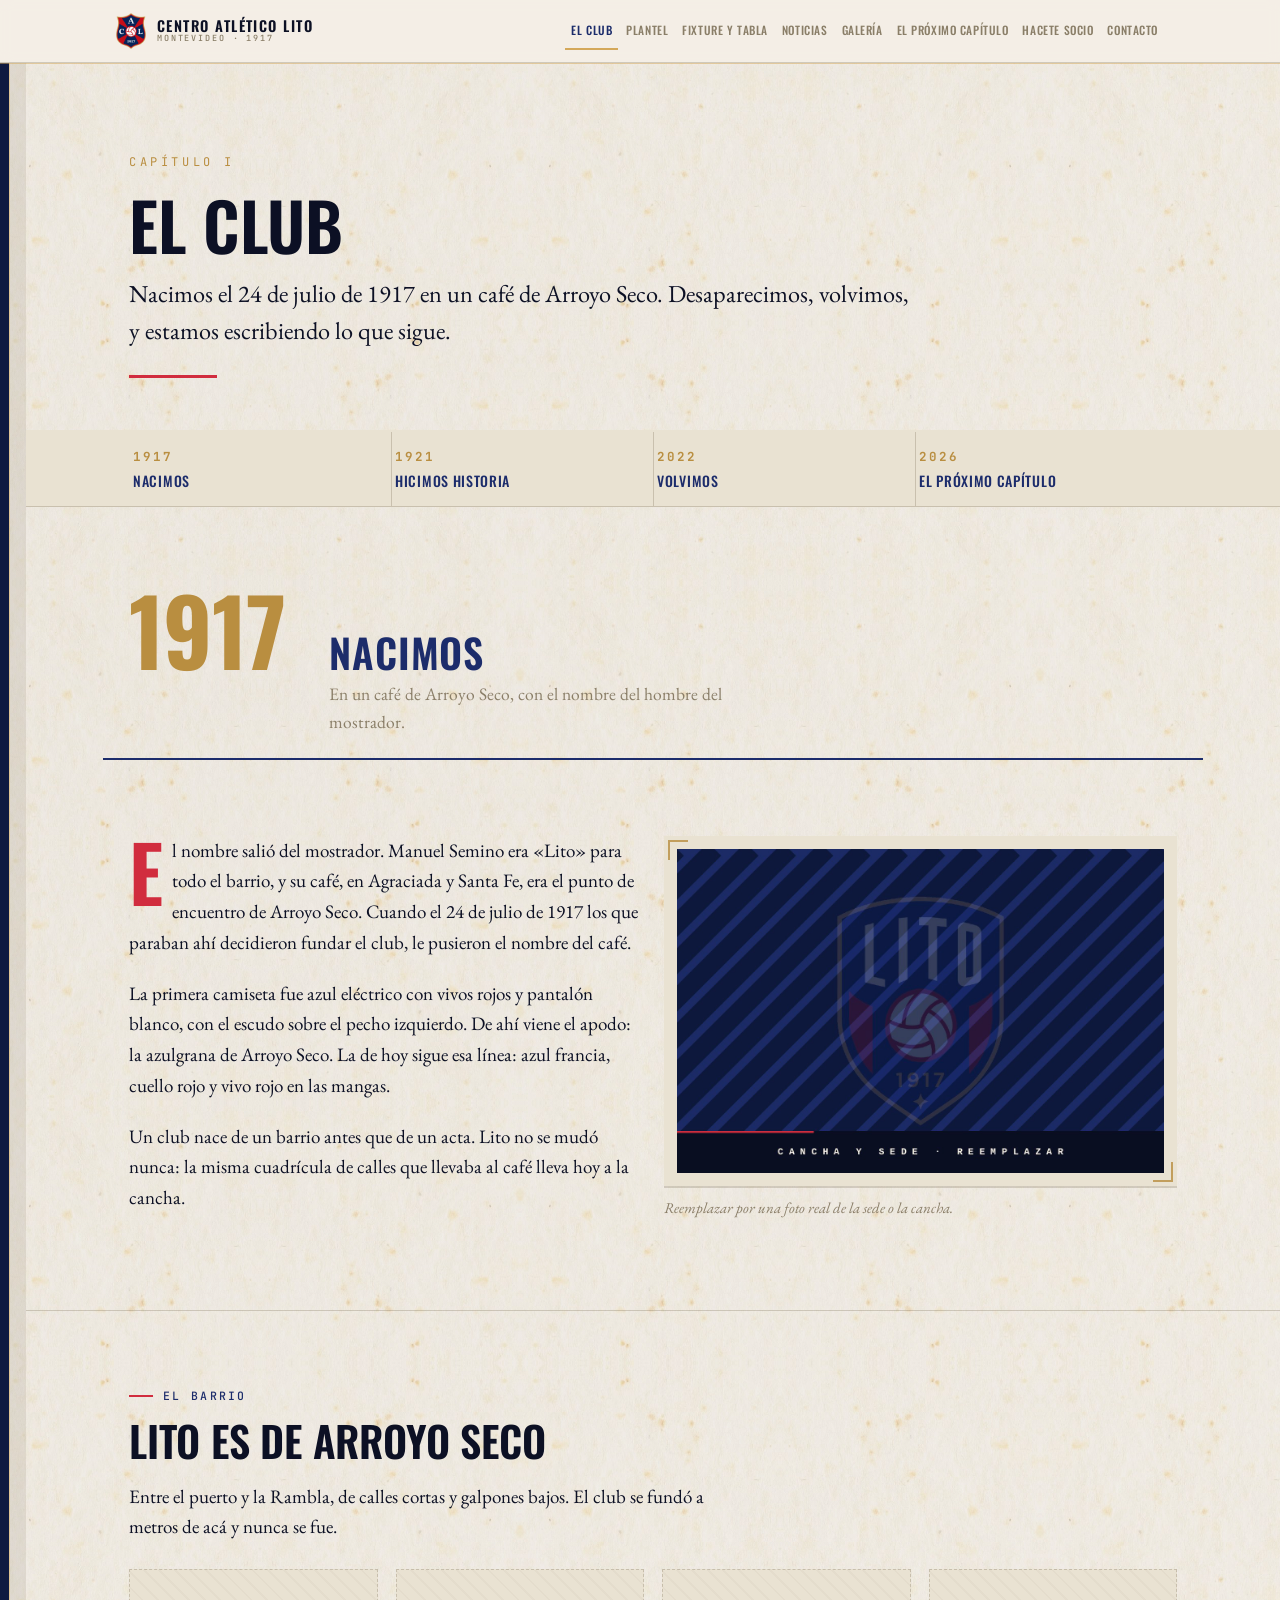
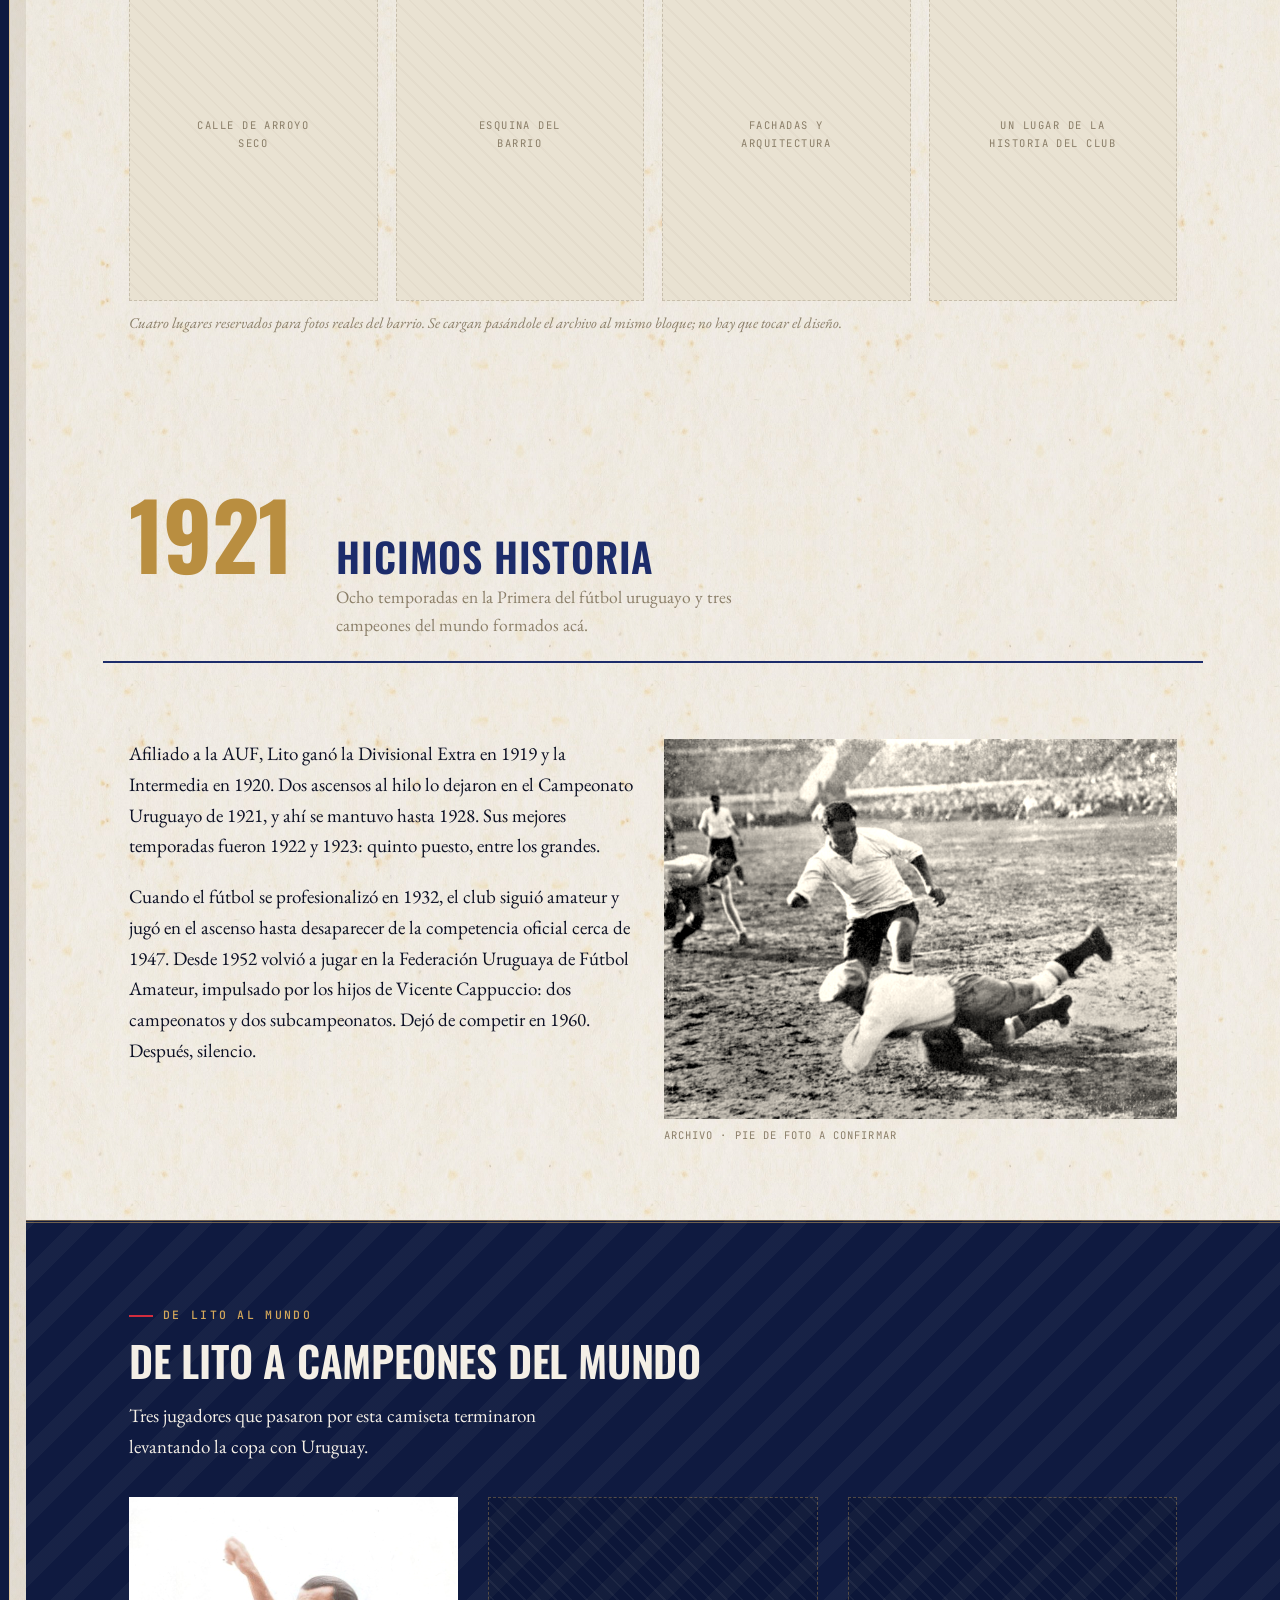
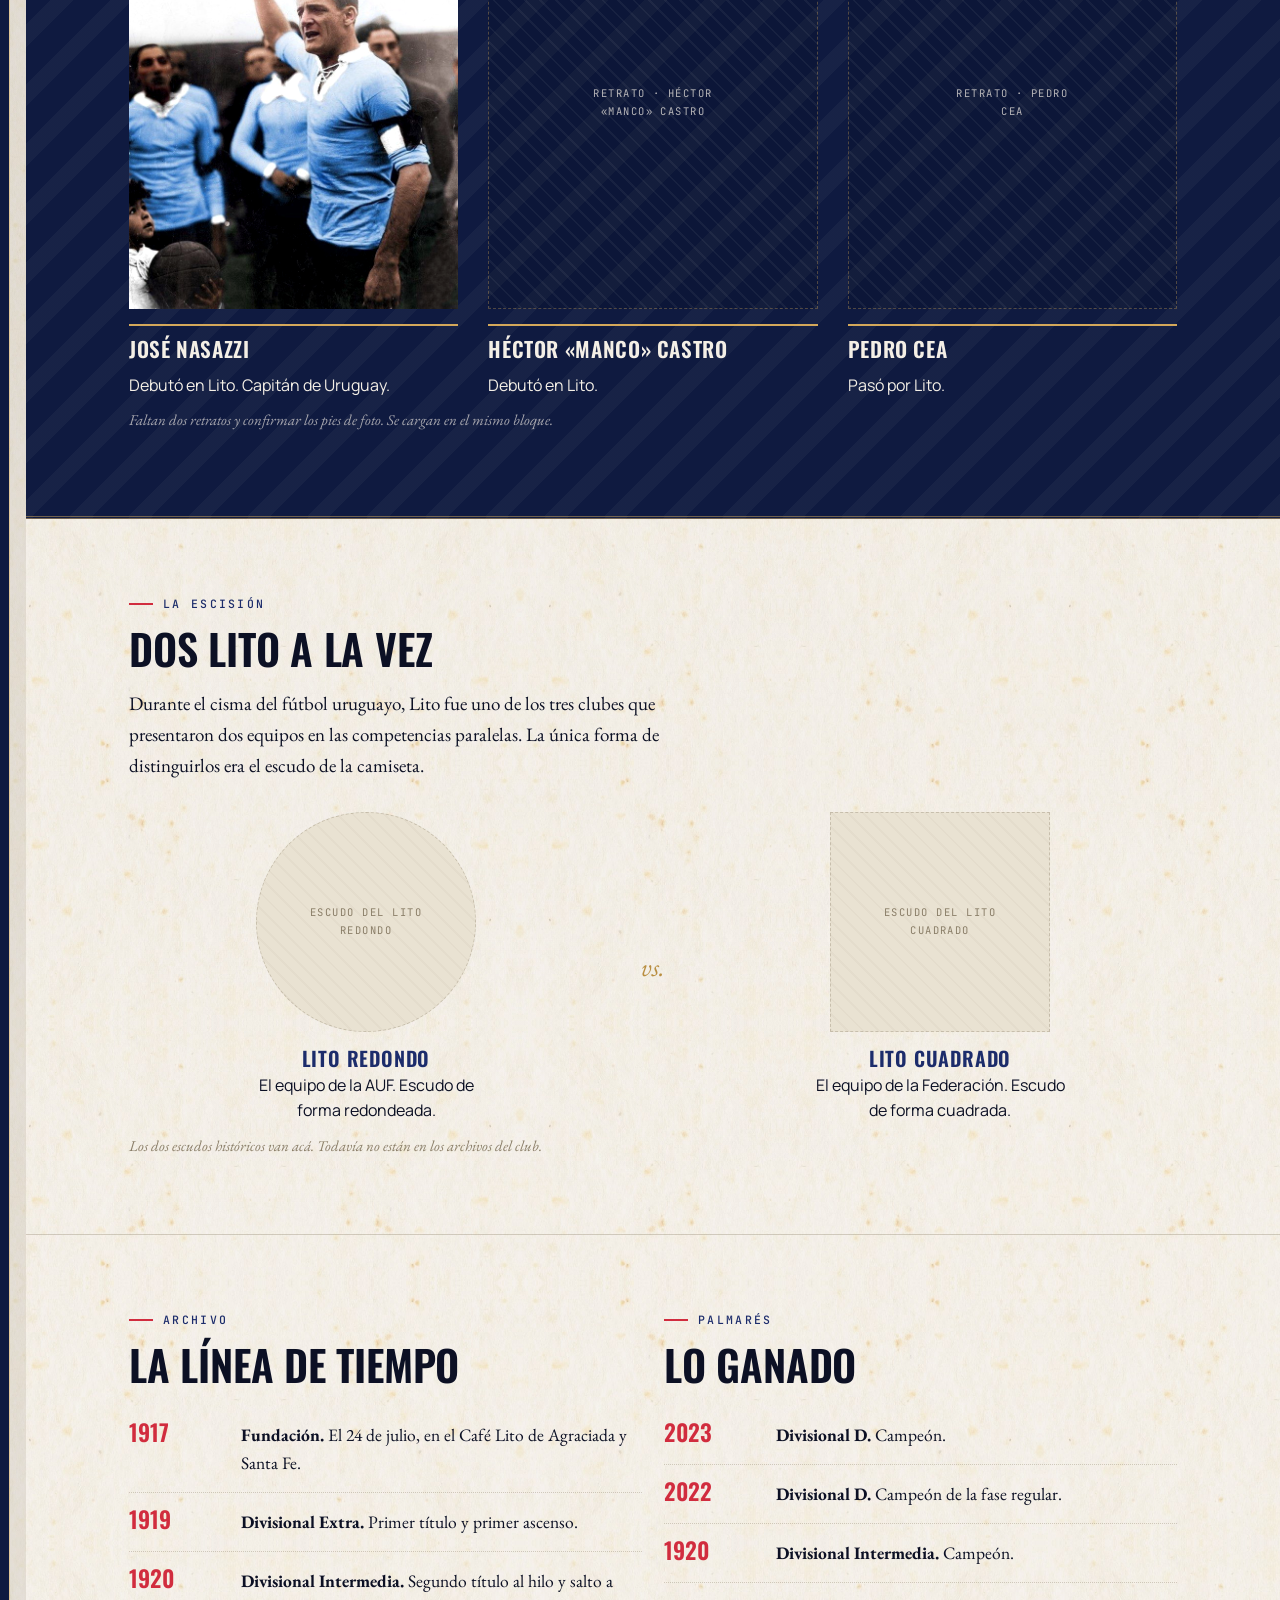
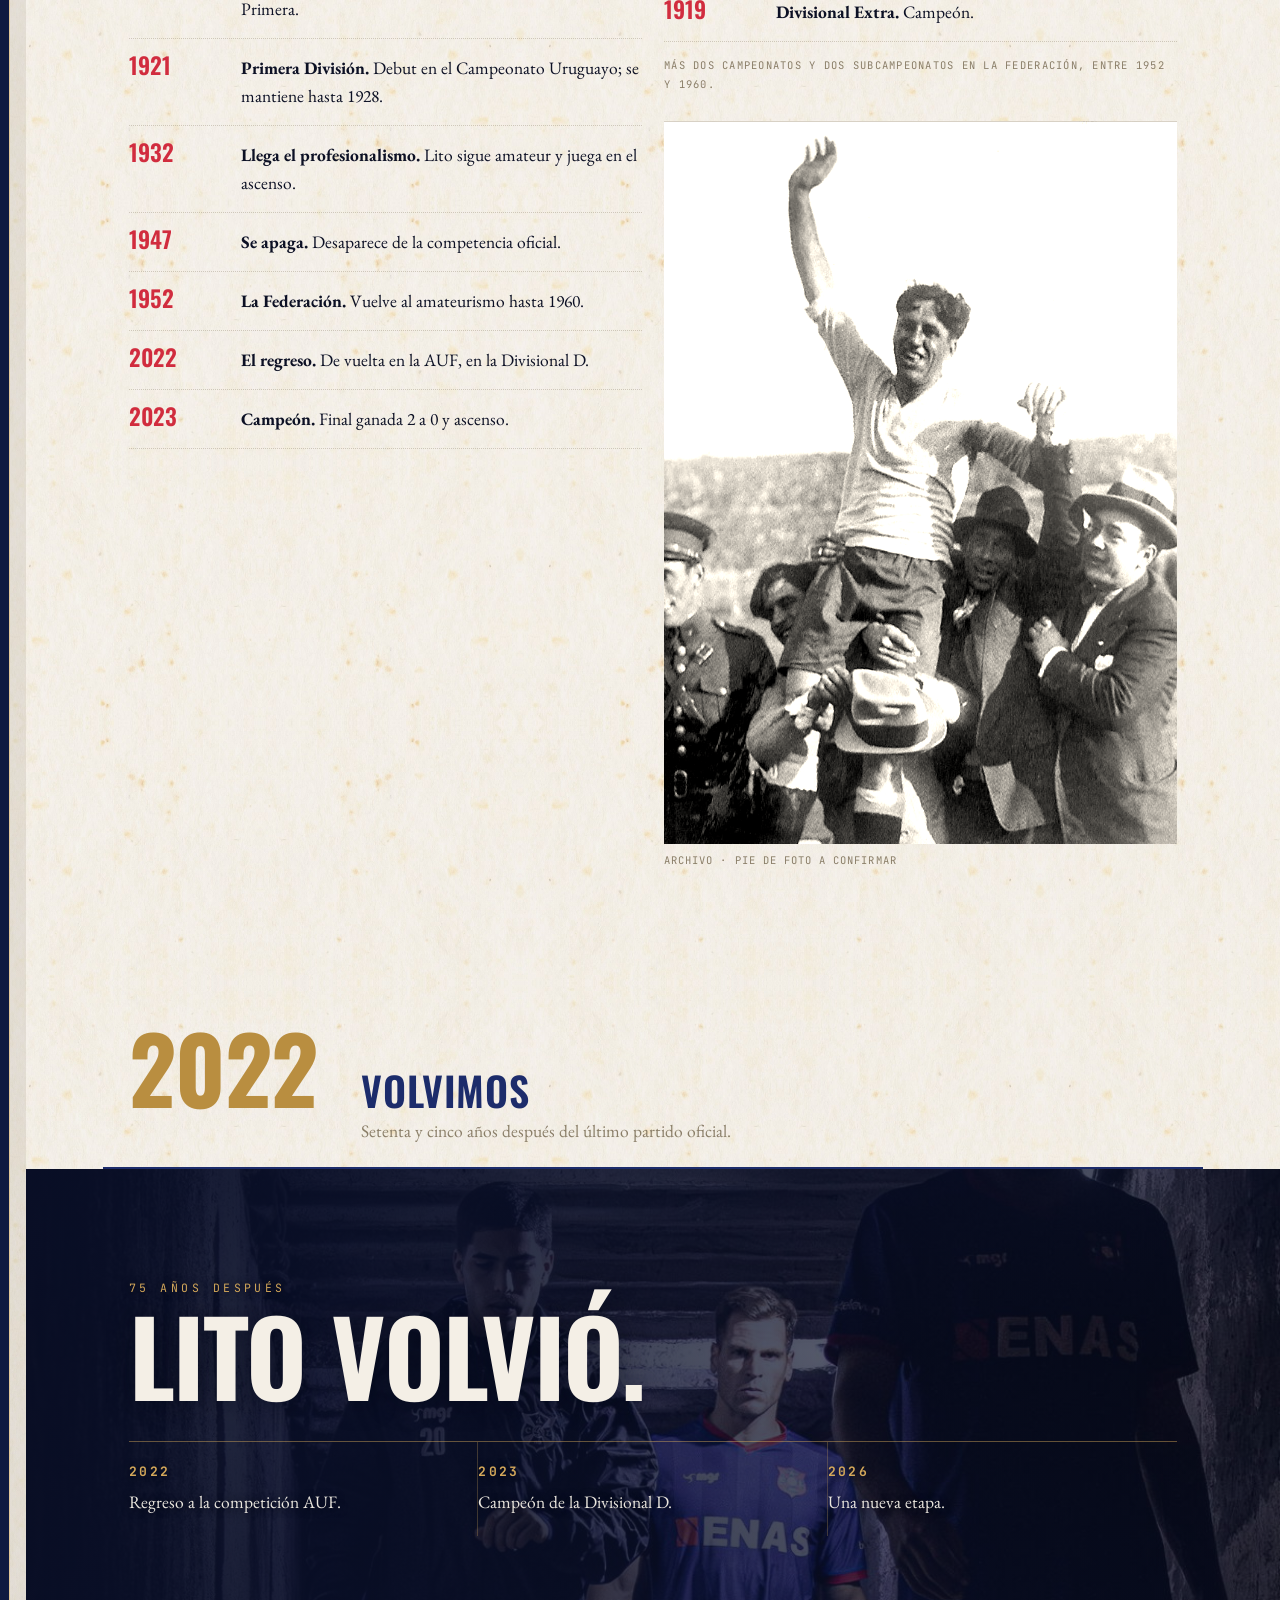
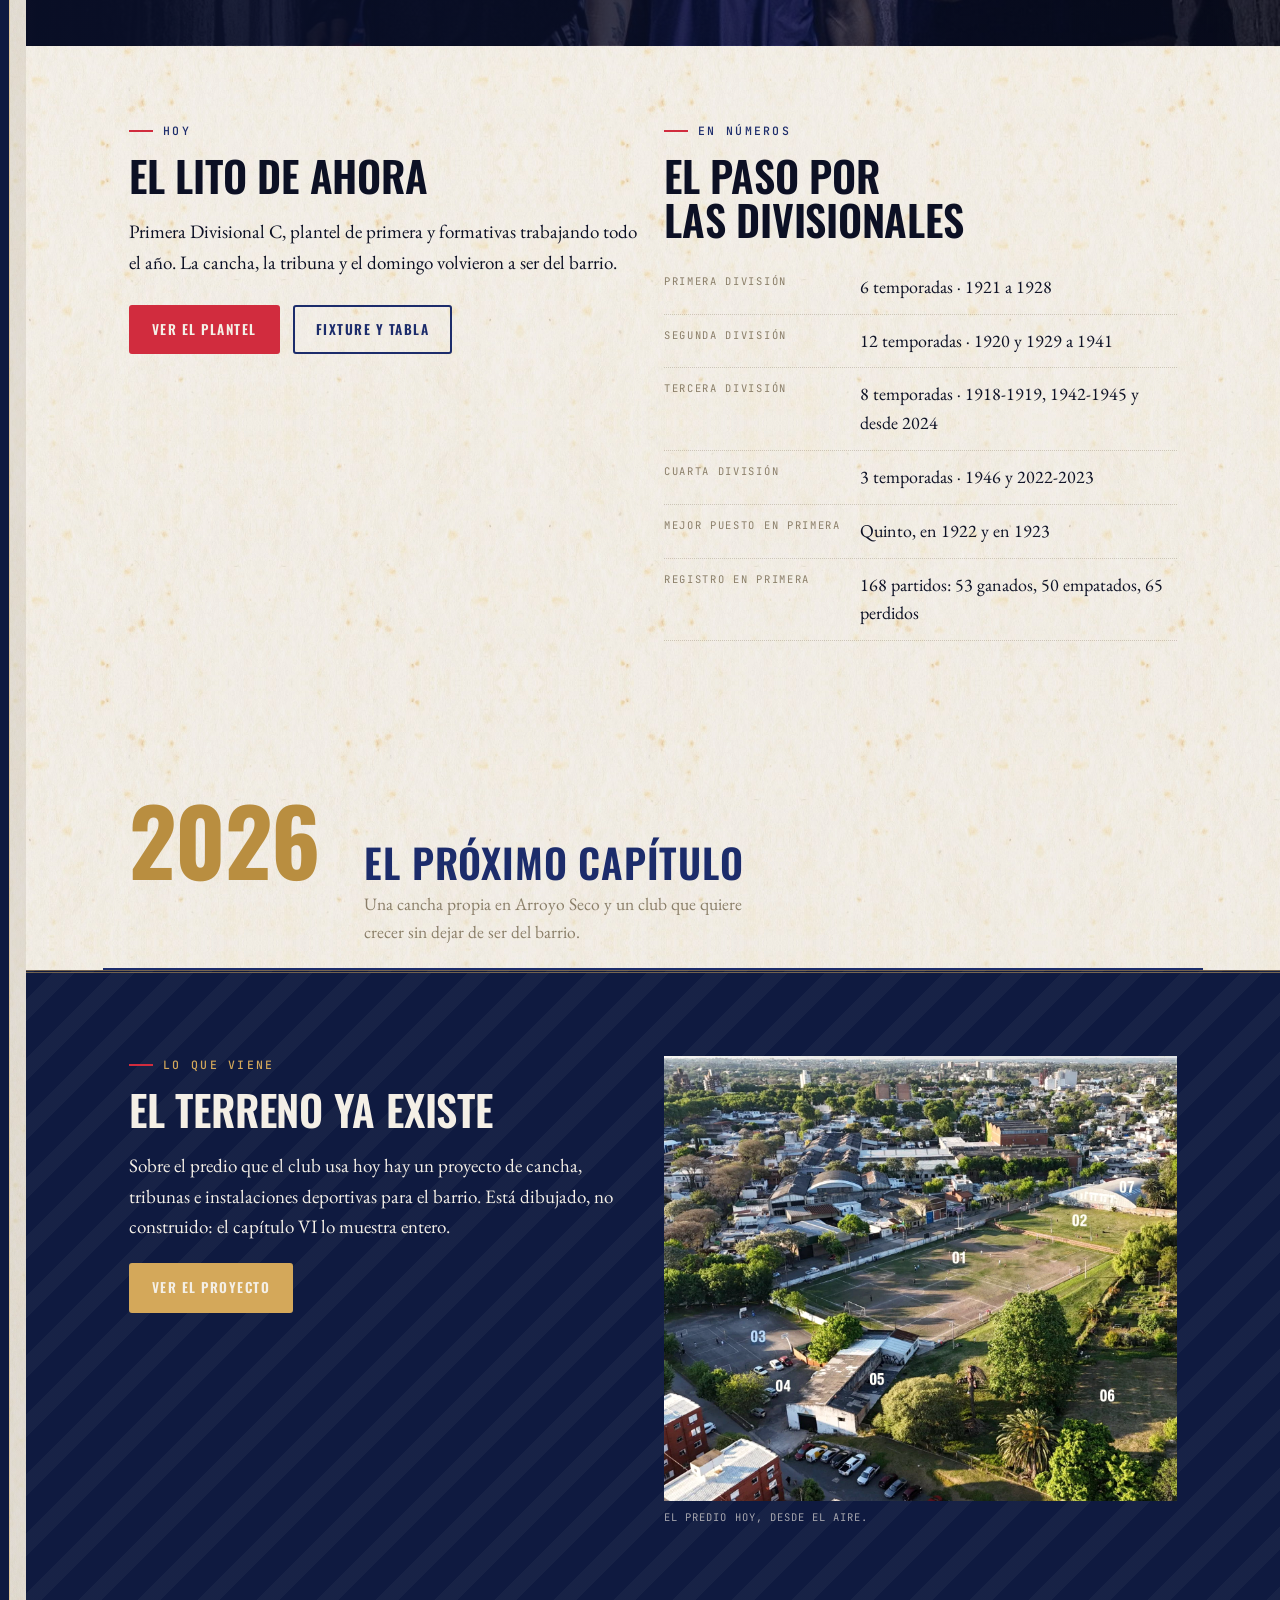
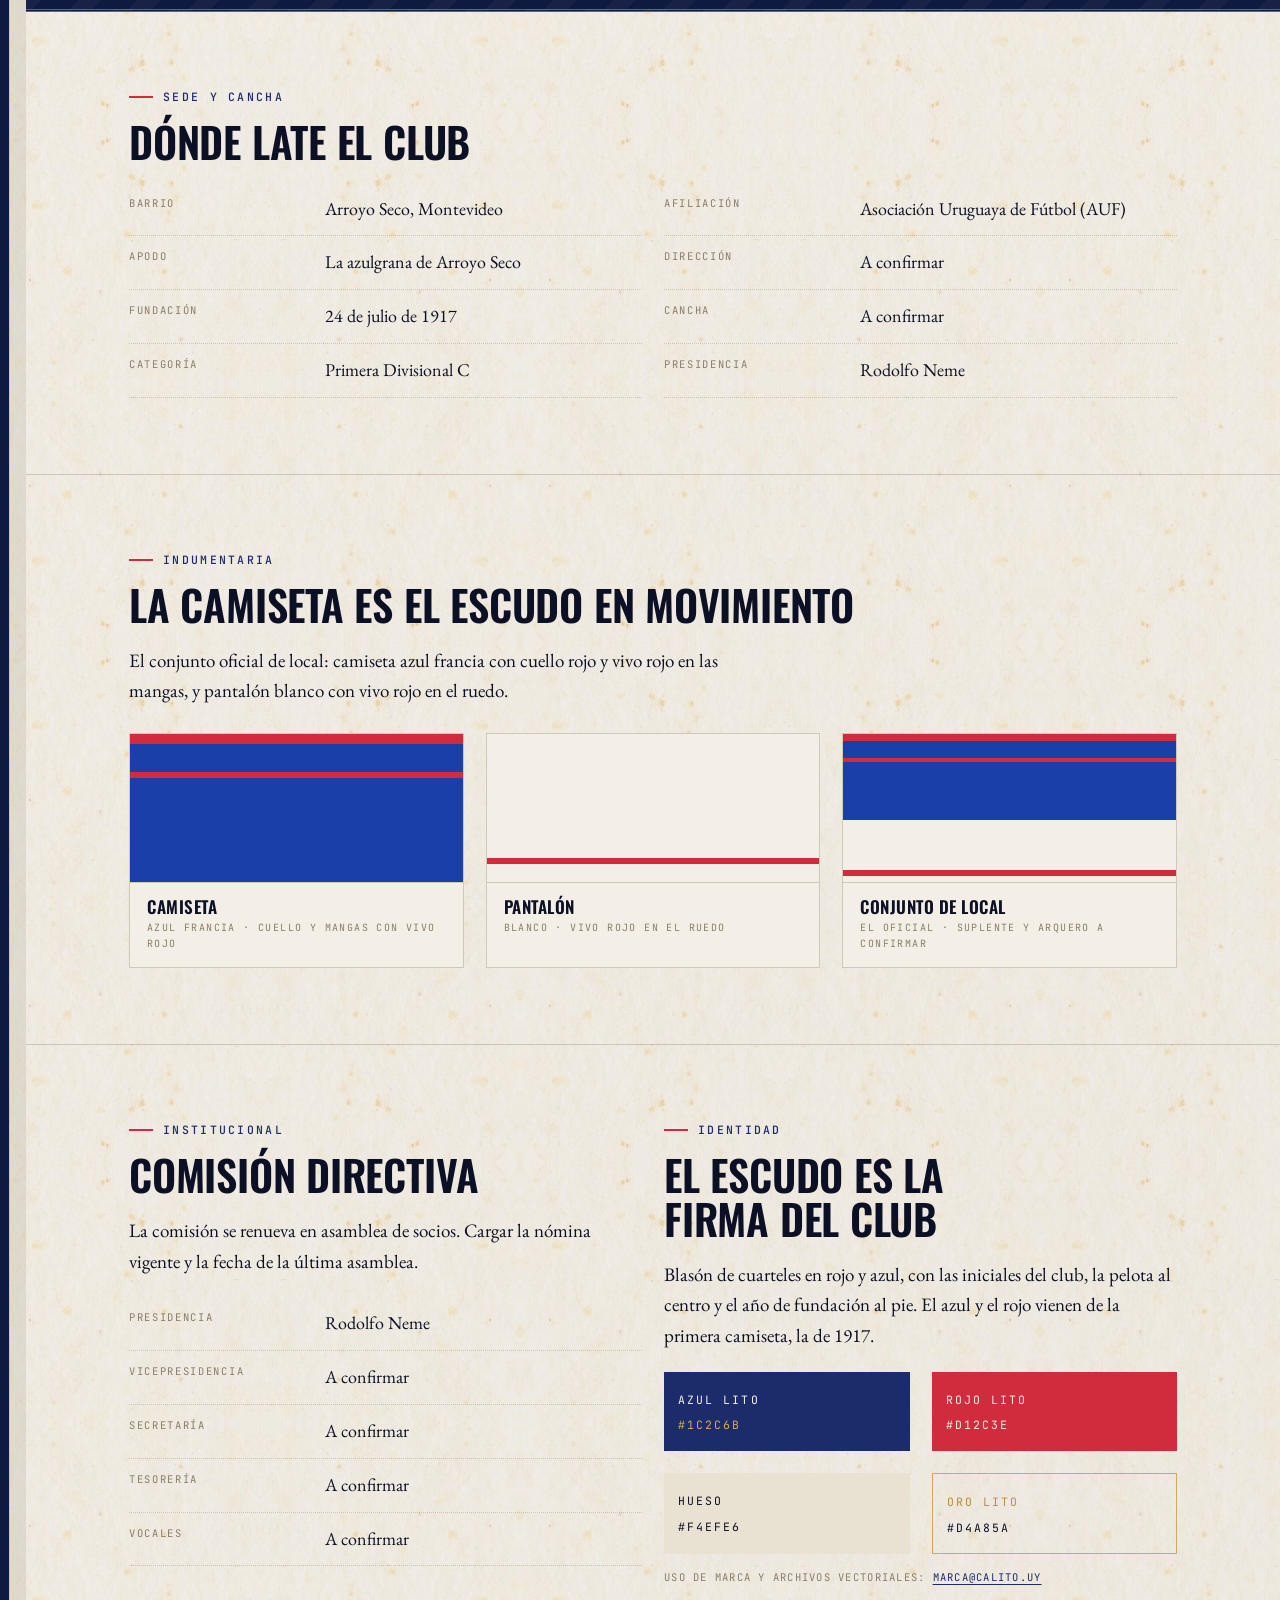
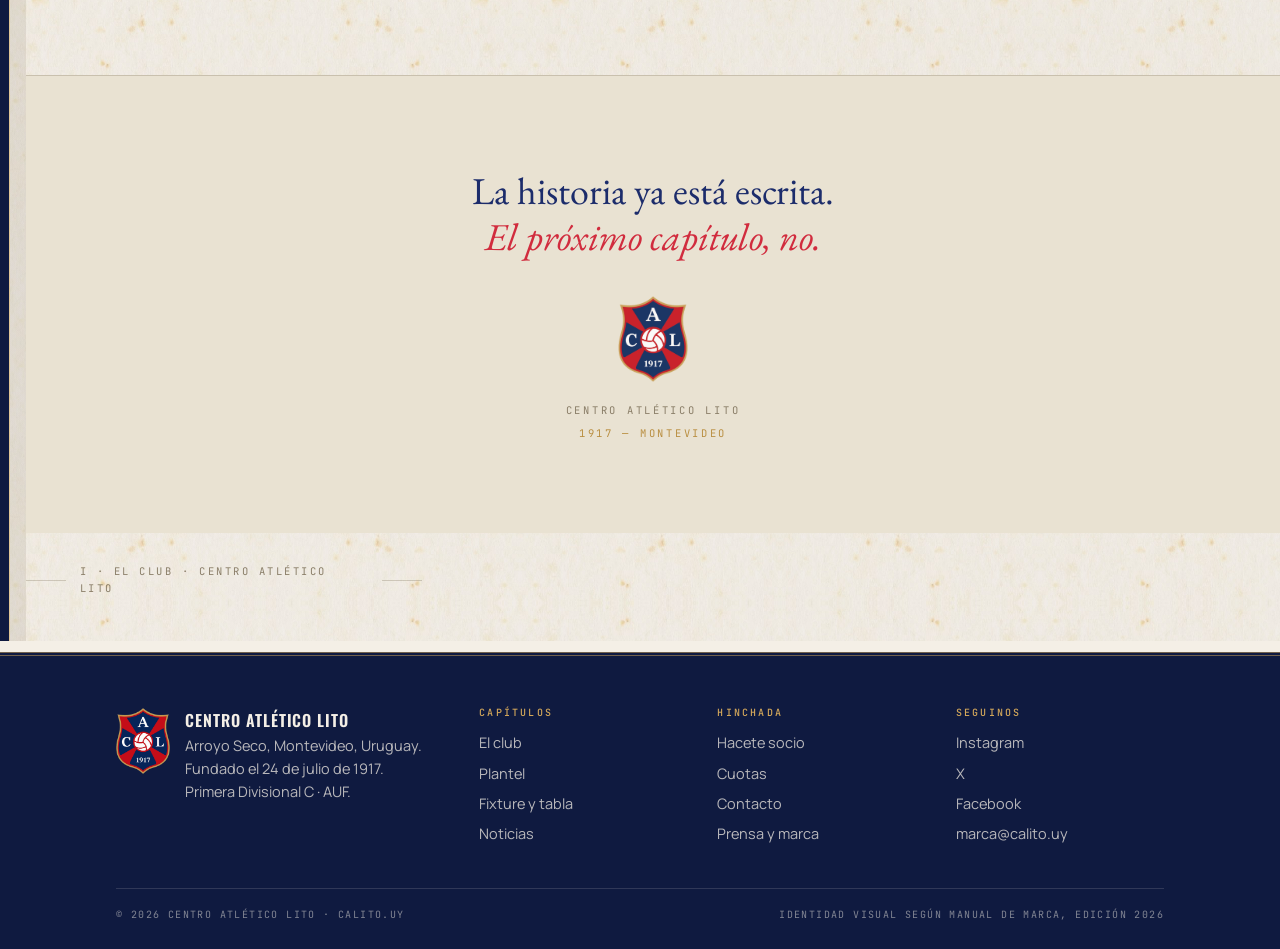
==== commit d92ba7a3: "Entran los renders del proyecto Los tres renders de la cancha ocupan los lugares que estaban reserva" ====
--- a/club.html
+++ b/club.html
@@ -286,7 +286,7 @@
       <div>
         <p class="cintilla">Lo que viene</p>
         <h2>El terreno ya existe</h2>
-        <p class="prosa">Sobre el predio que el club usa hoy hay un proyecto de cancha, tribunas e instalaciones deportivas para el barrio. Está dibujado, no construido: los renders del capítulo VI muestran cómo sería.</p>
+        <p class="prosa">Sobre el predio que el club usa hoy hay un proyecto de cancha, tribunas e instalaciones deportivas para el barrio. Está dibujado, no construido: el capítulo VI lo muestra entero.</p>
         <p><a class="boton boton--oro" href="proyecto.html">Ver el proyecto</a></p>
       </div>
       <div>
--- a/assets/css/main.css
+++ b/assets/css/main.css
@@ -1116,6 +1116,8 @@
   display: grid; gap: clamp(16px, 2.6vw, 26px); margin-top: 30px;
   grid-template-columns: repeat(auto-fit, minmax(280px, 1fr));
 }
+/* El aéreo es el que explica el proyecto: va solo y a todo el ancho. */
+.renders--principal { grid-template-columns: 1fr; }
 .renders .hueco { position: relative; }
 /* Cada render lleva su propia marca: nadie tiene que deducir que es un dibujo. */
 .renders .hueco::after {
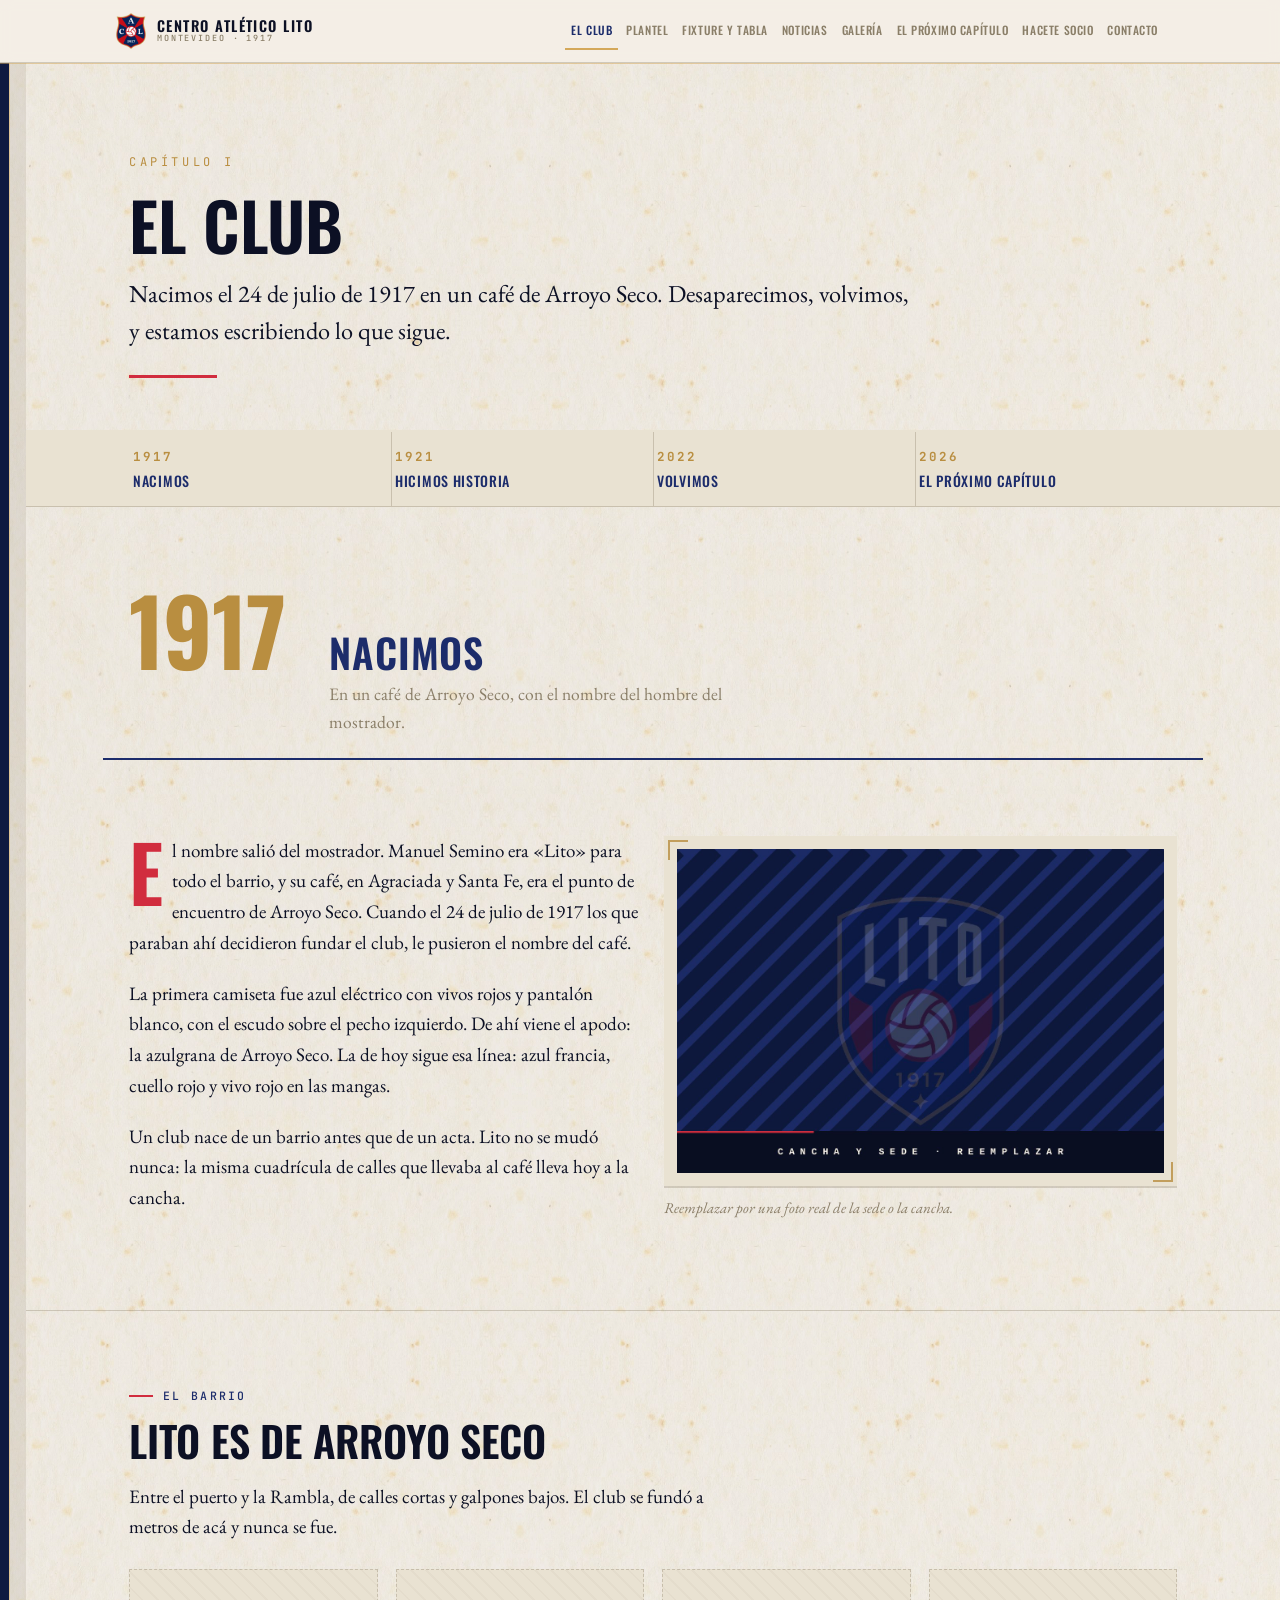
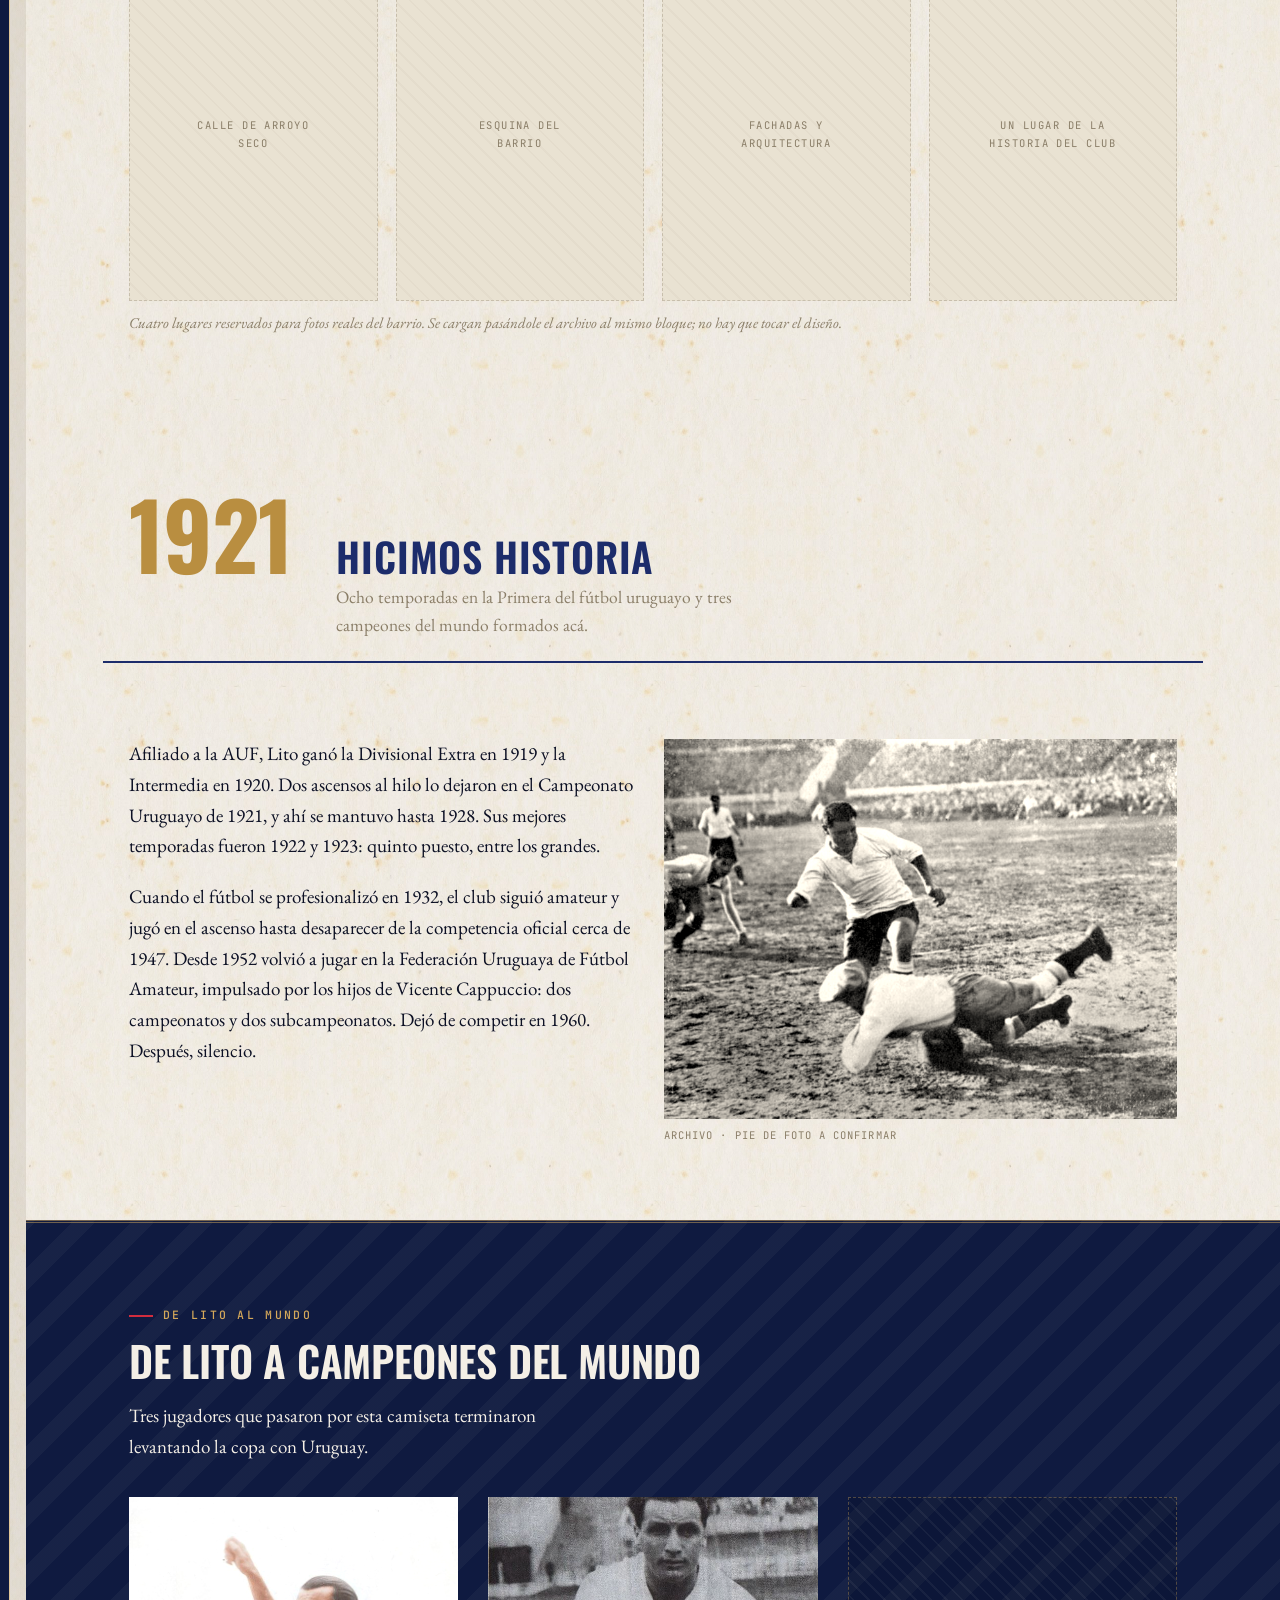
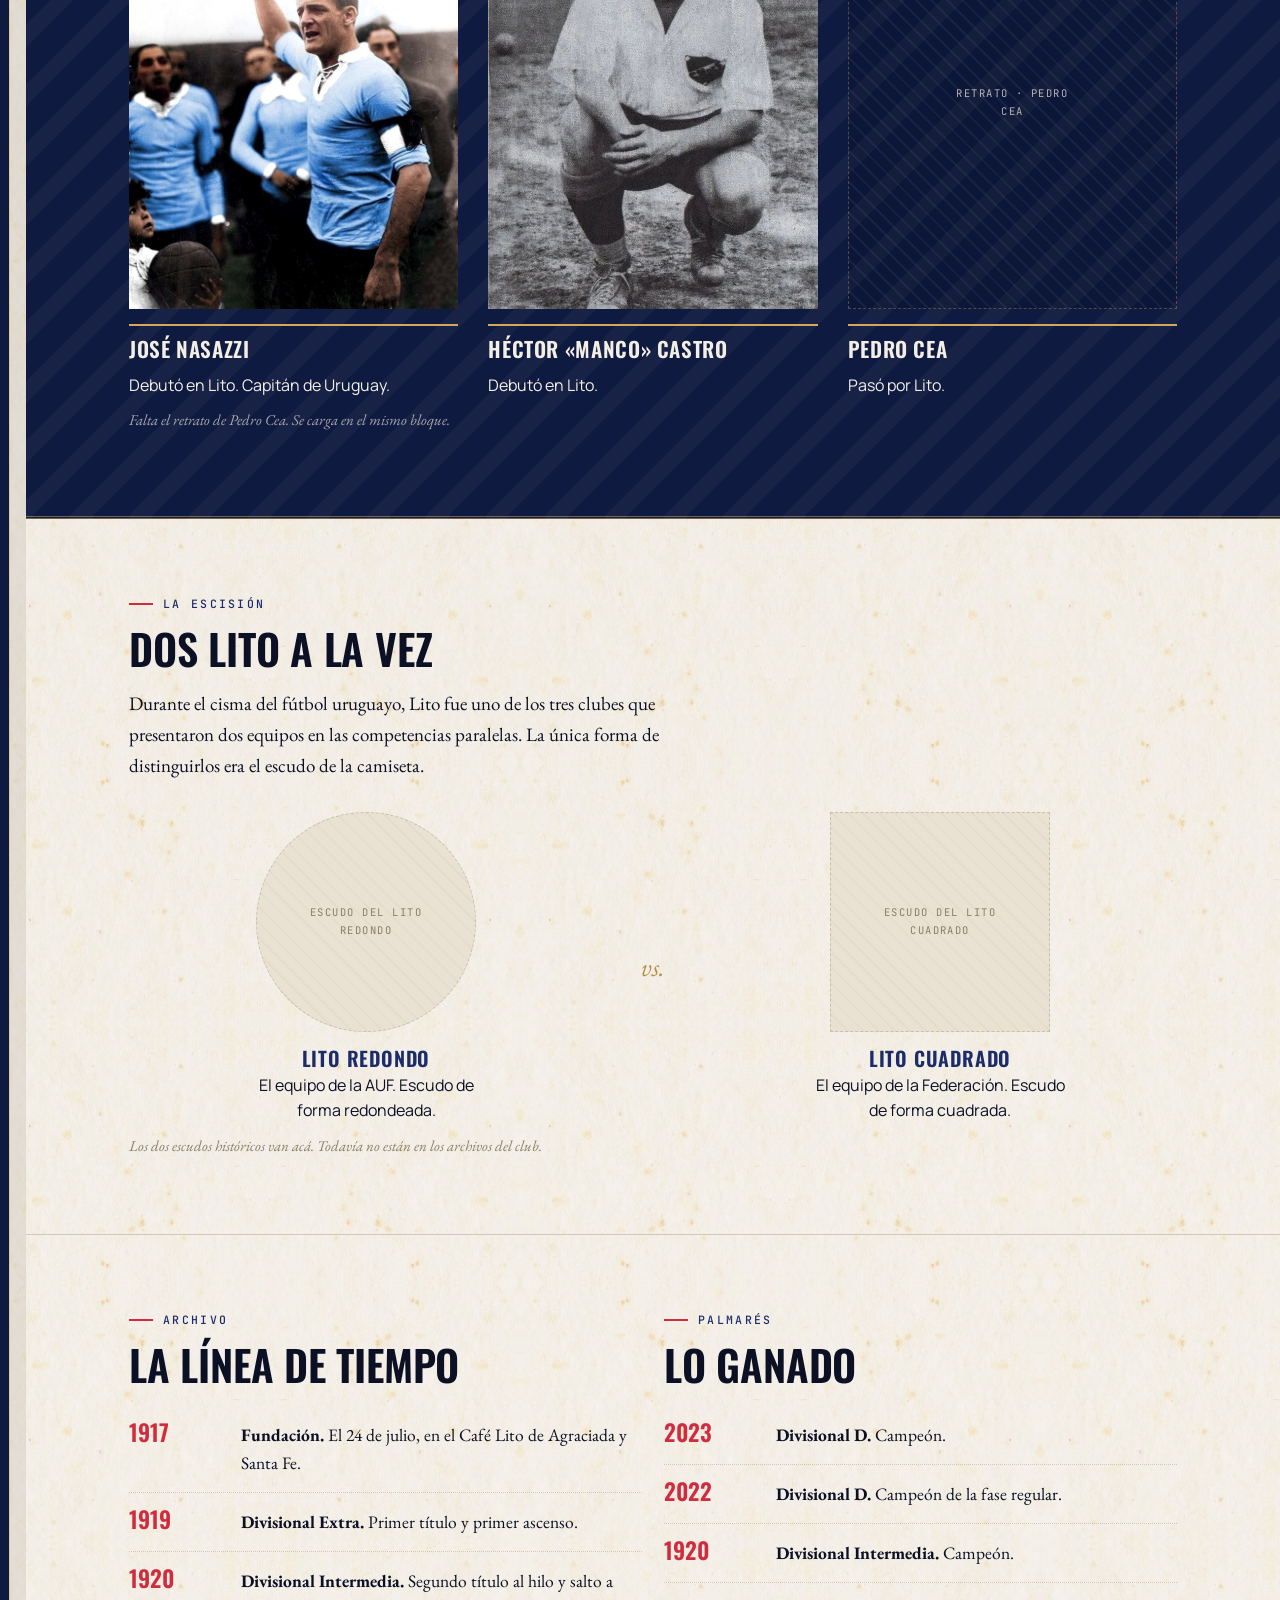
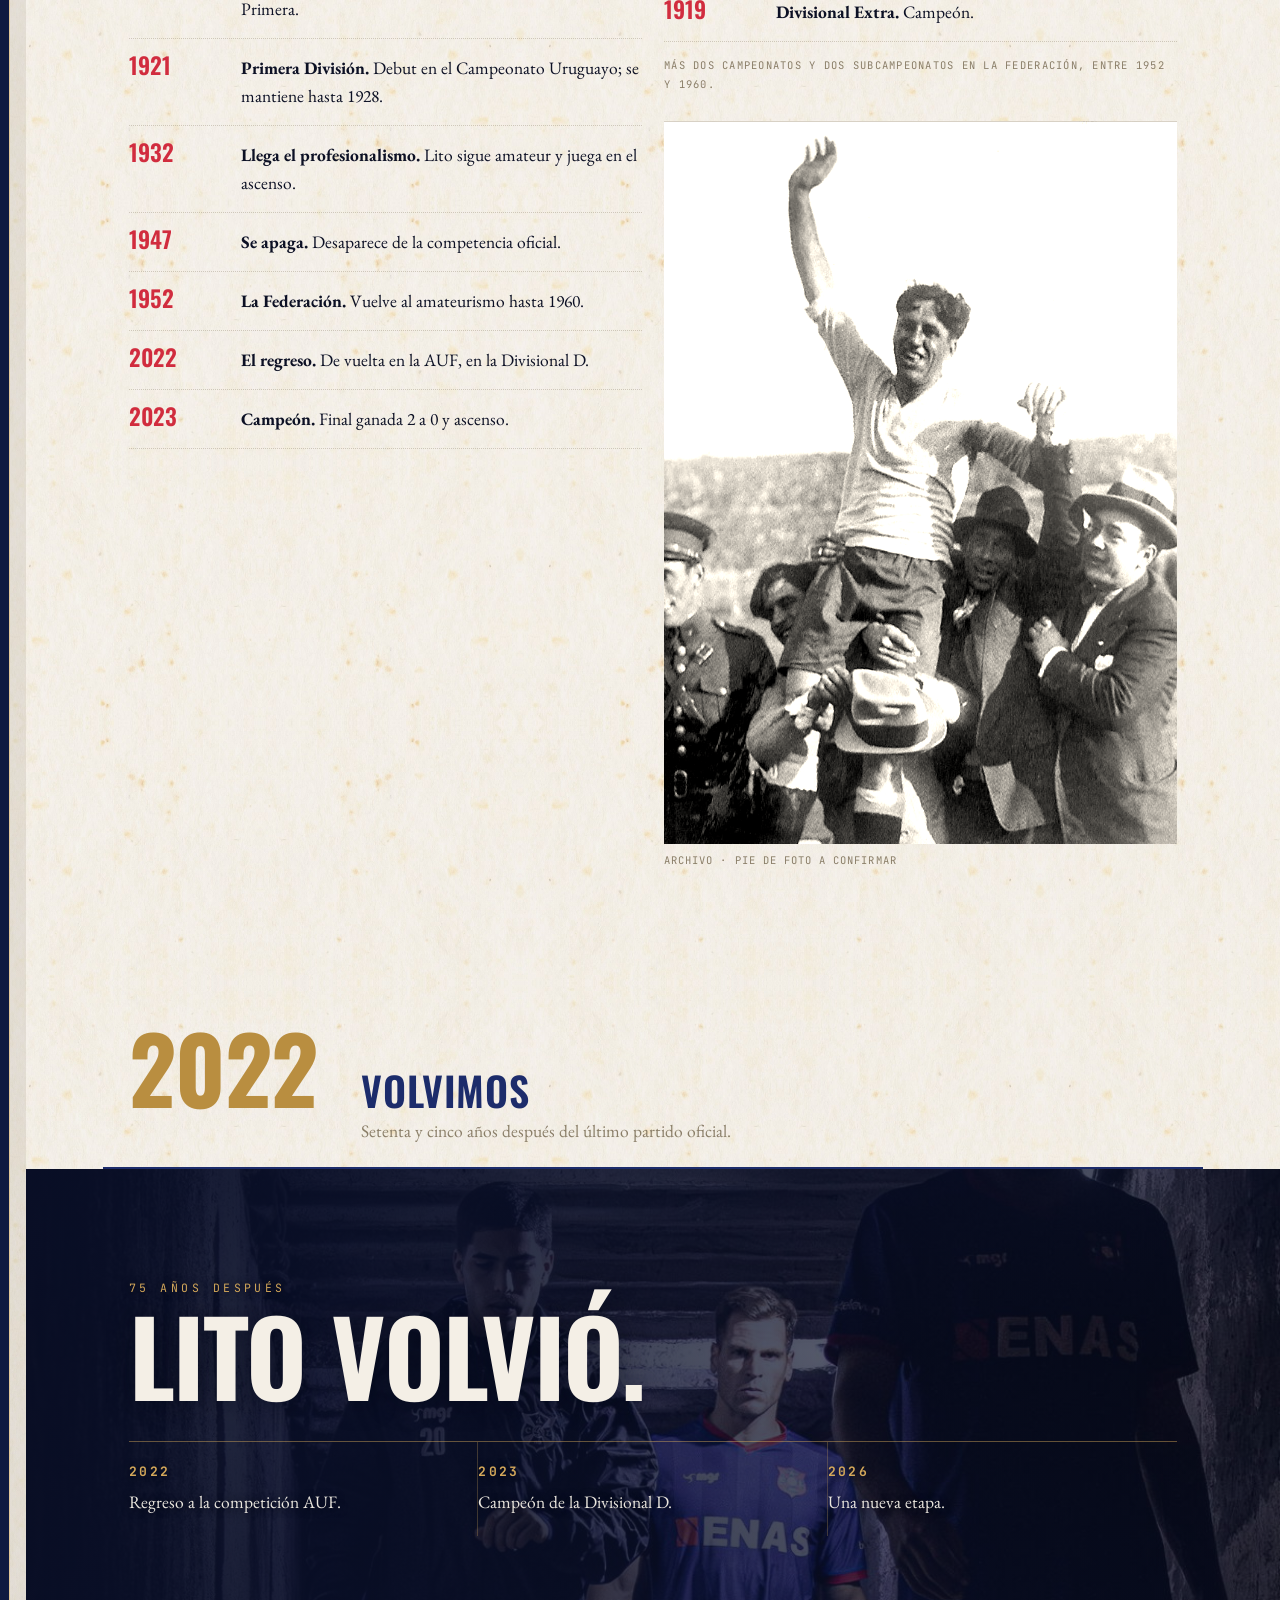
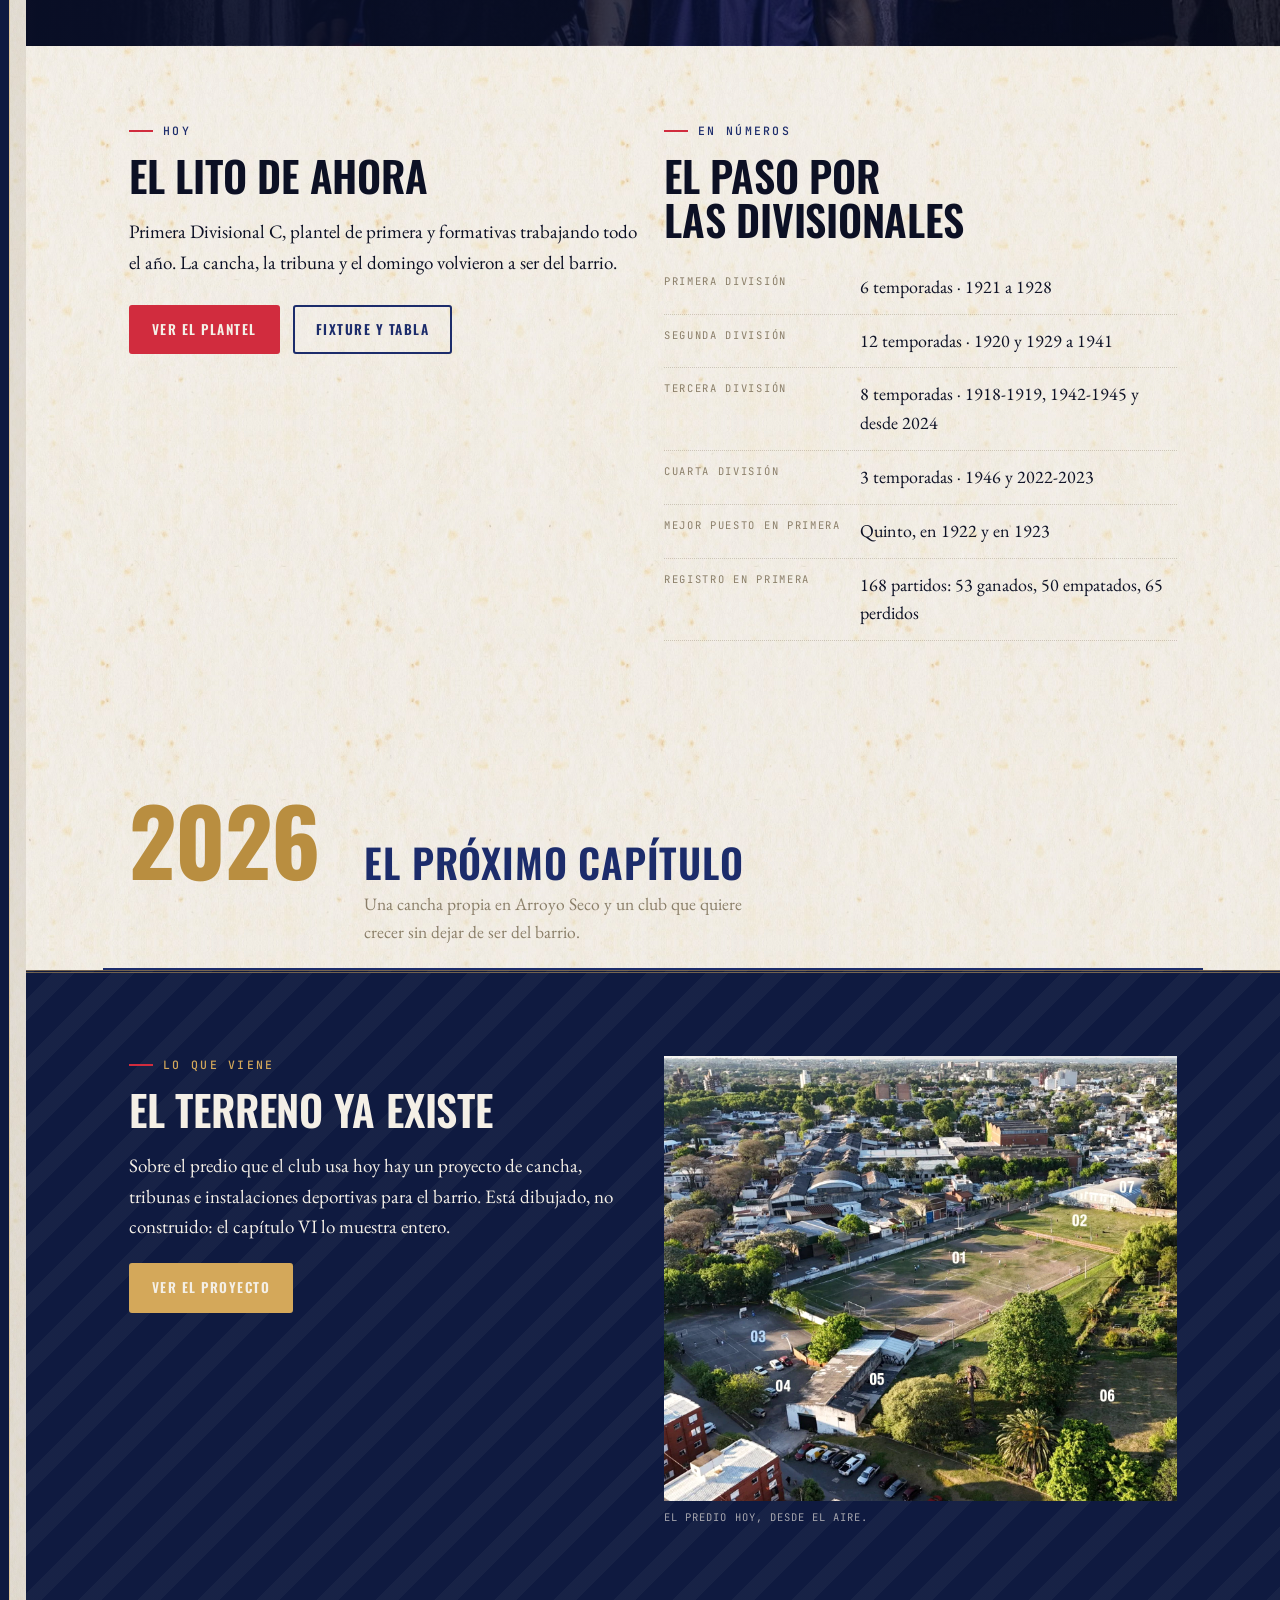
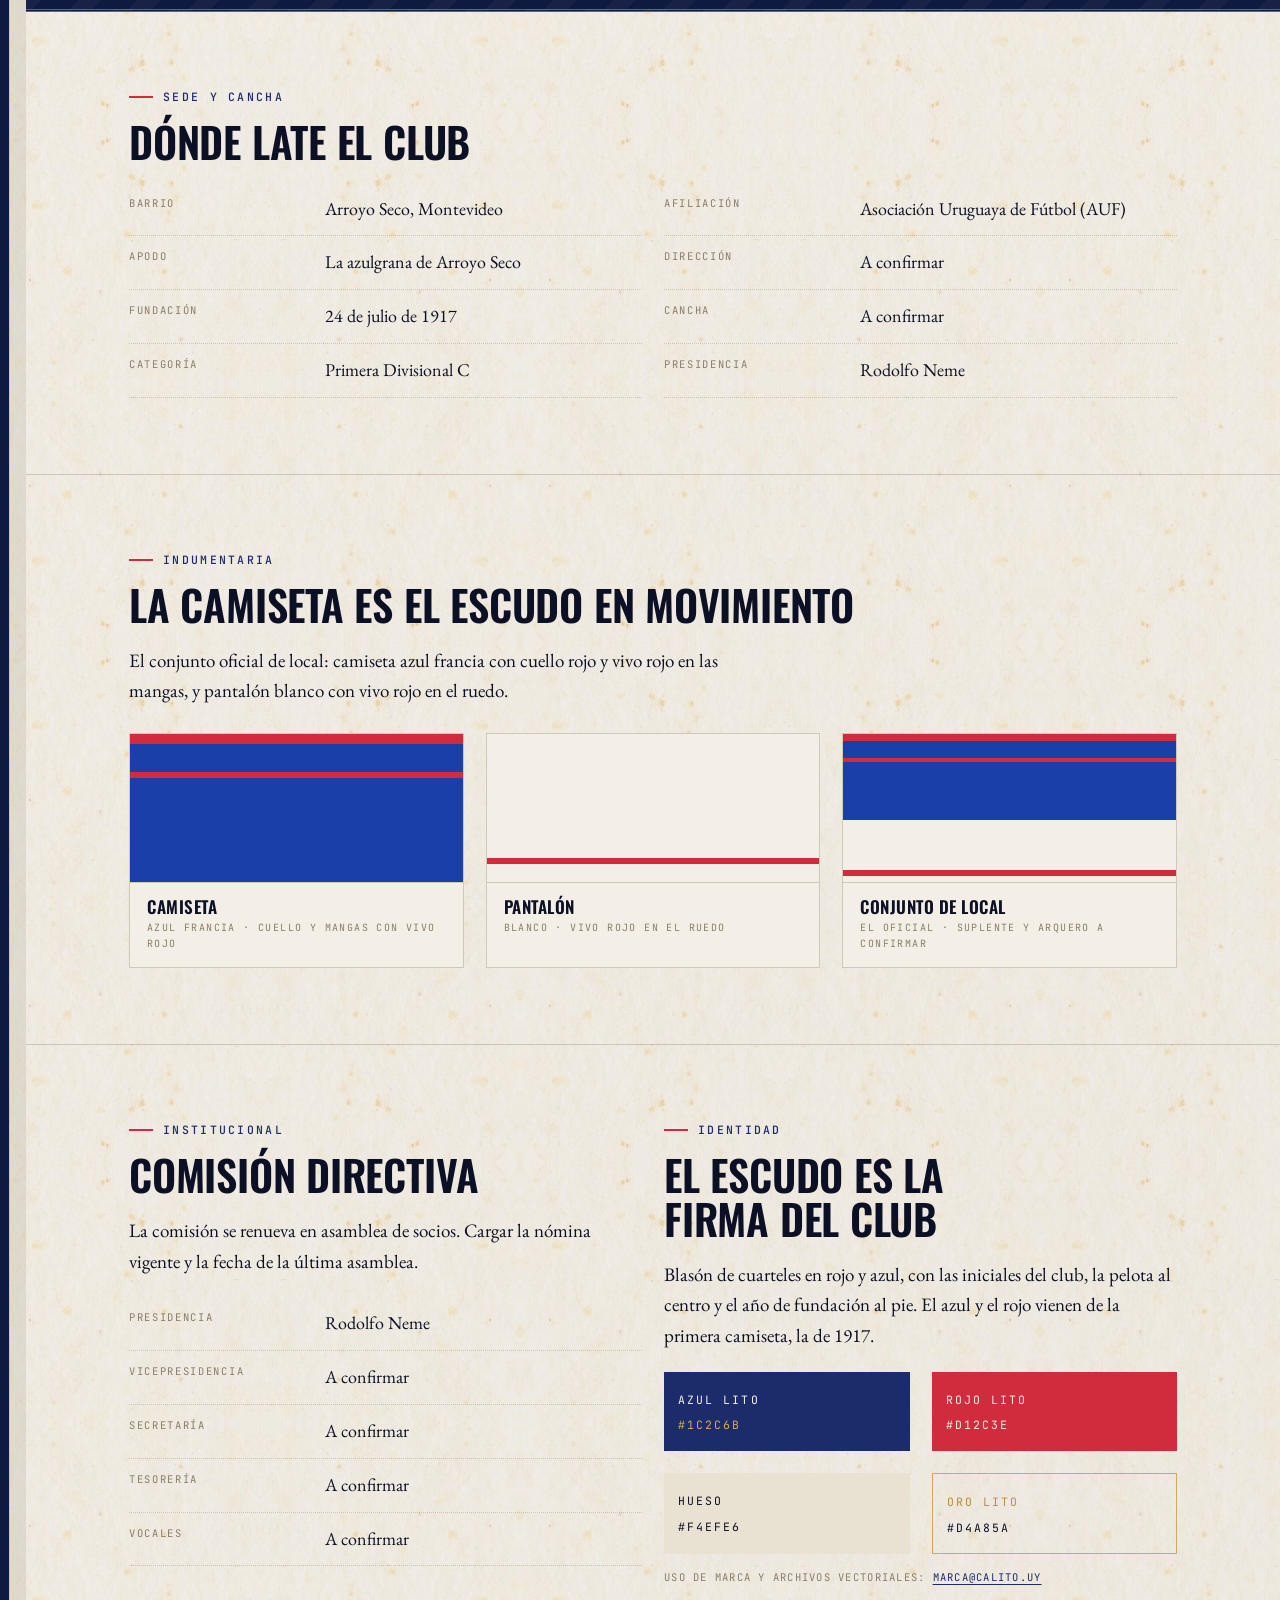
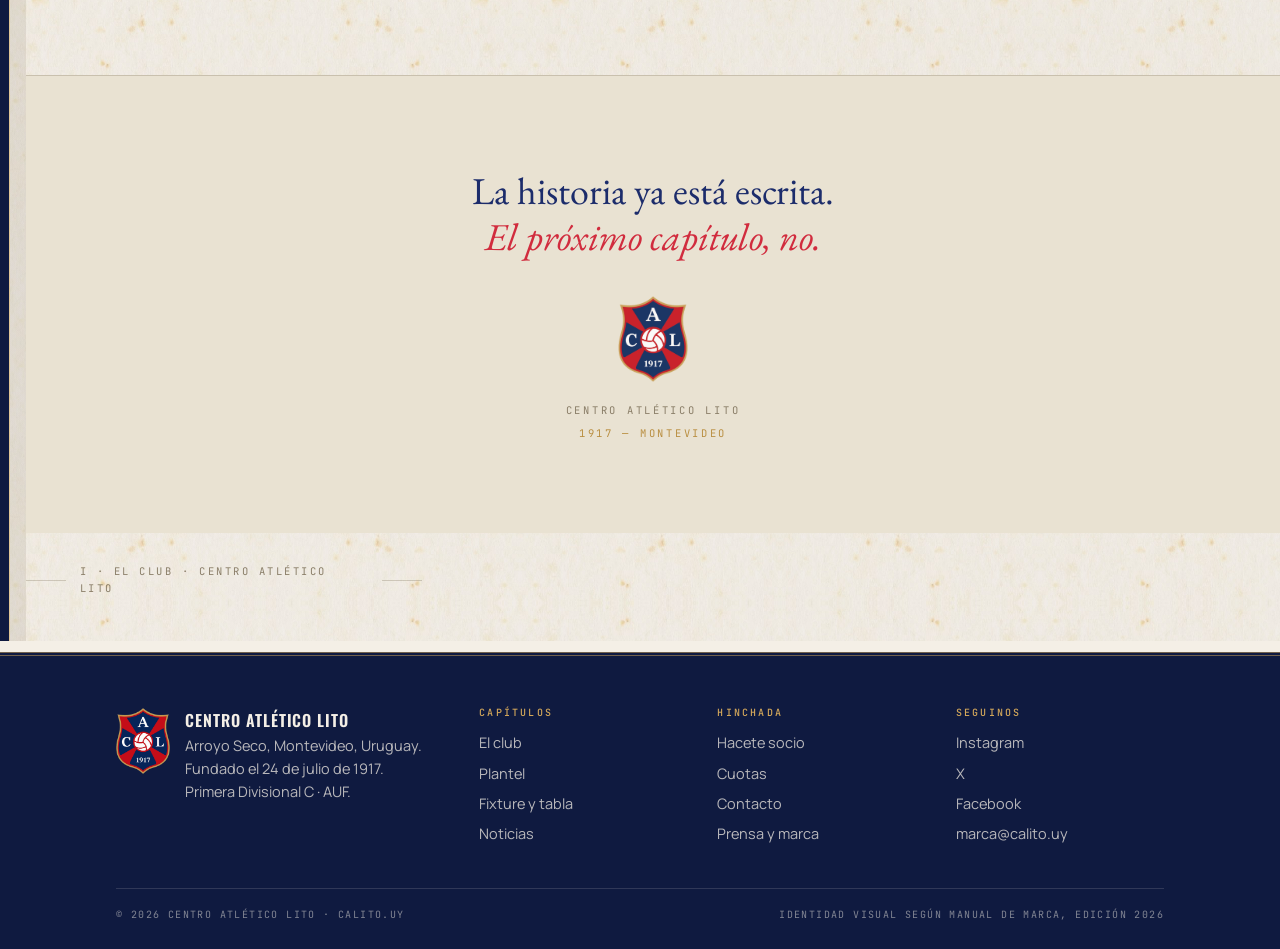
==== commit 41cecb22: "Entra el retrato de Héctor «Manco» Castro Segundo de los tres campeones del mundo formados en Lito. " ====
--- a/club.html
+++ b/club.html
@@ -147,7 +147,7 @@
         <p class="detalle">Debutó en Lito. Capitán de Uruguay.</p>
       </article>
       <article class="campeon">
-<figure class="hueco hueco--vacio" style="aspect-ratio:4 / 5"><span class="hueco-rotulo">Retrato · Héctor «Manco» Castro</span></figure>
+<figure class="hueco"><img src="assets/img/historia/castro.jpg" alt="Retrato de Héctor «Manco» Castro" loading="lazy"></figure>
         <h3>Héctor «Manco» Castro</h3>
         <p class="detalle">Debutó en Lito.</p>
       </article>
@@ -157,7 +157,7 @@
         <p class="detalle">Pasó por Lito.</p>
       </article>
     </div>
-    <p class="epigrafe epigrafe--claro">Faltan dos retratos y confirmar los pies de foto. Se cargan en el mismo bloque.</p>
+    <p class="epigrafe epigrafe--claro">Falta el retrato de Pedro Cea. Se carga en el mismo bloque.</p>
   </div>
 </section>
 
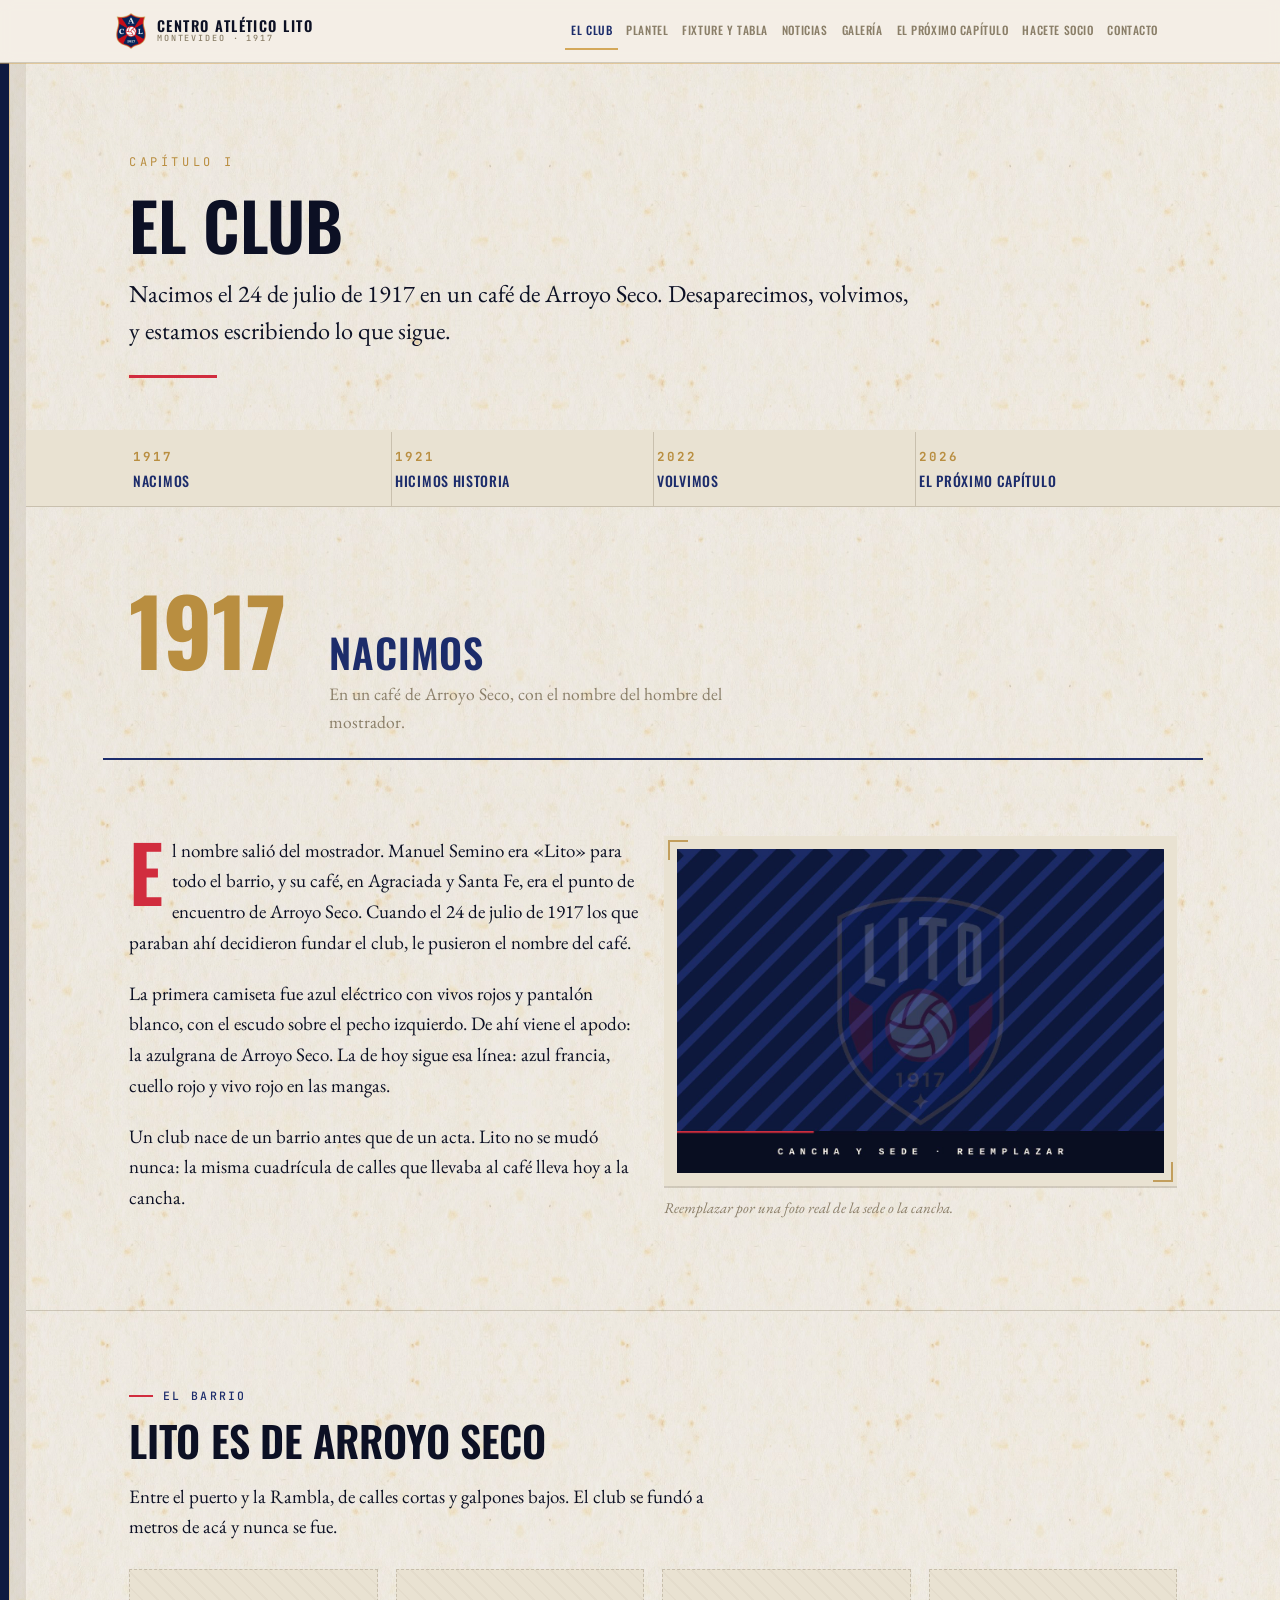
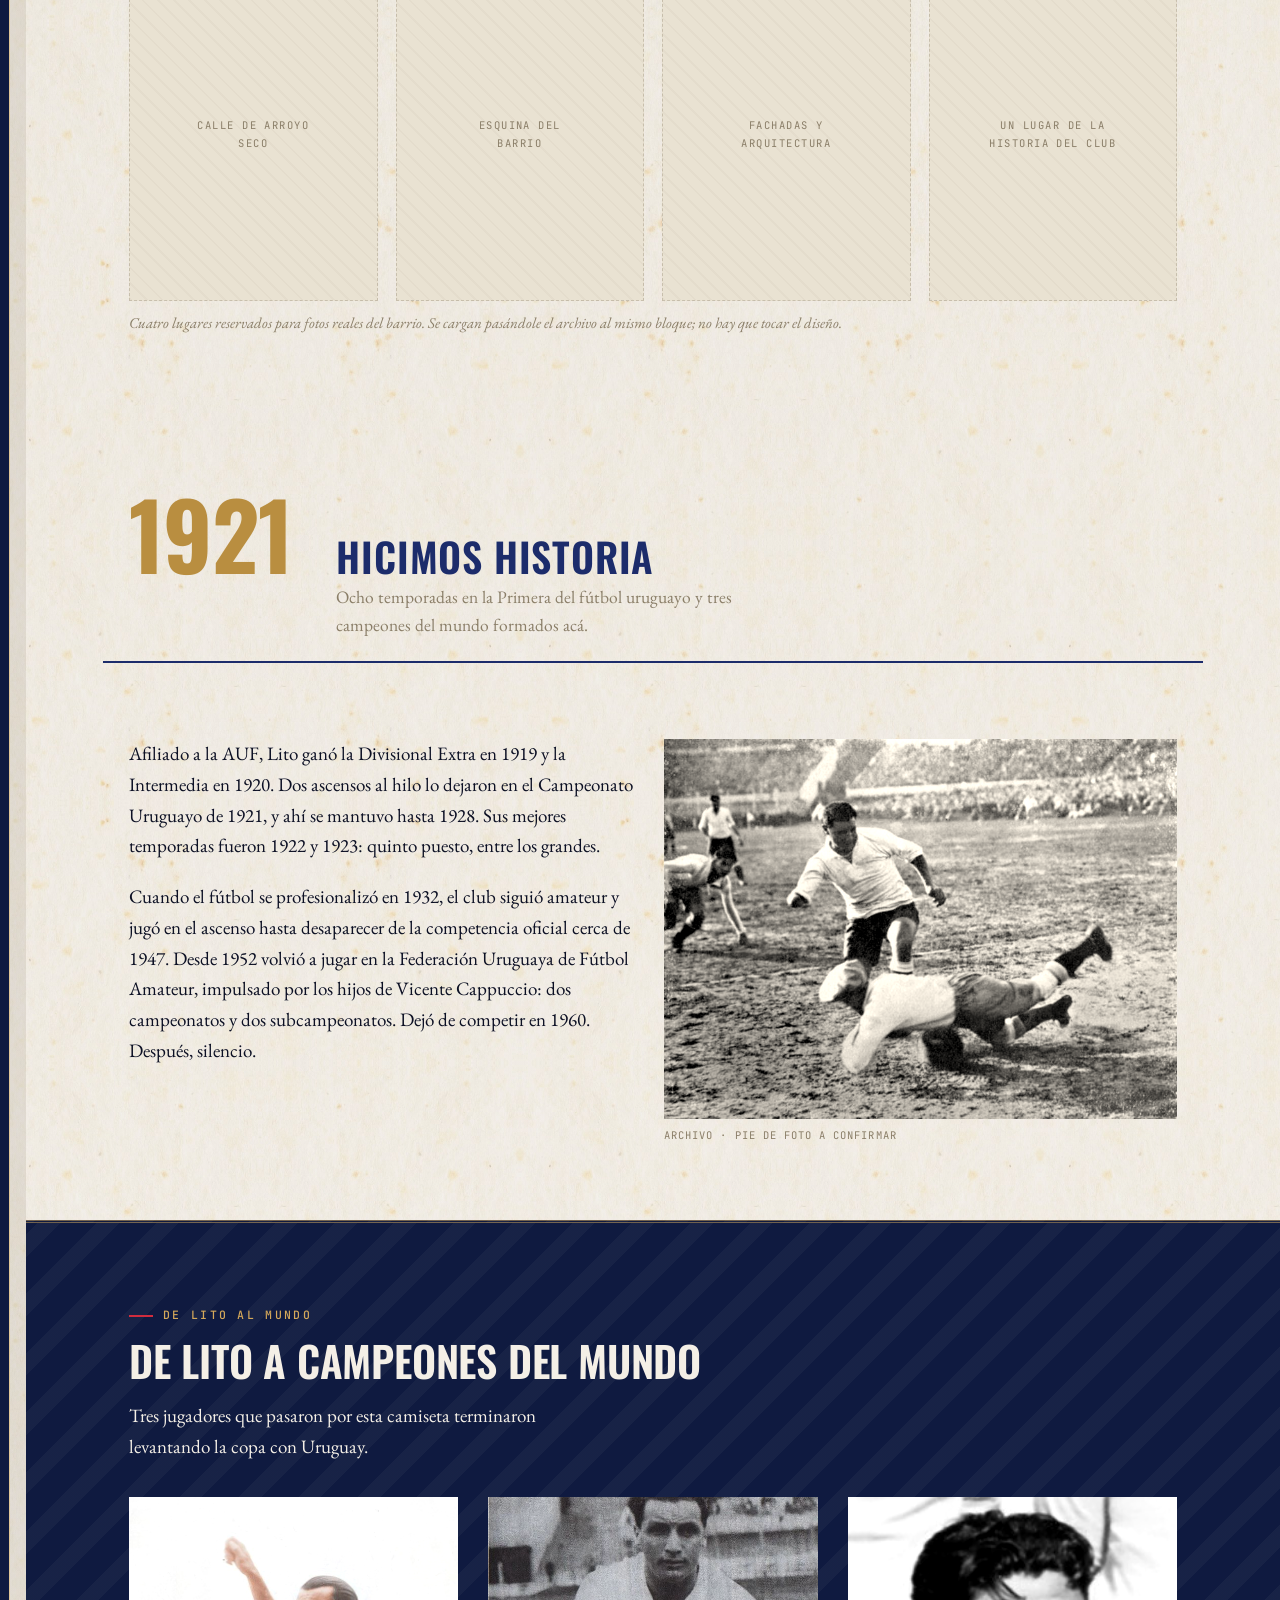
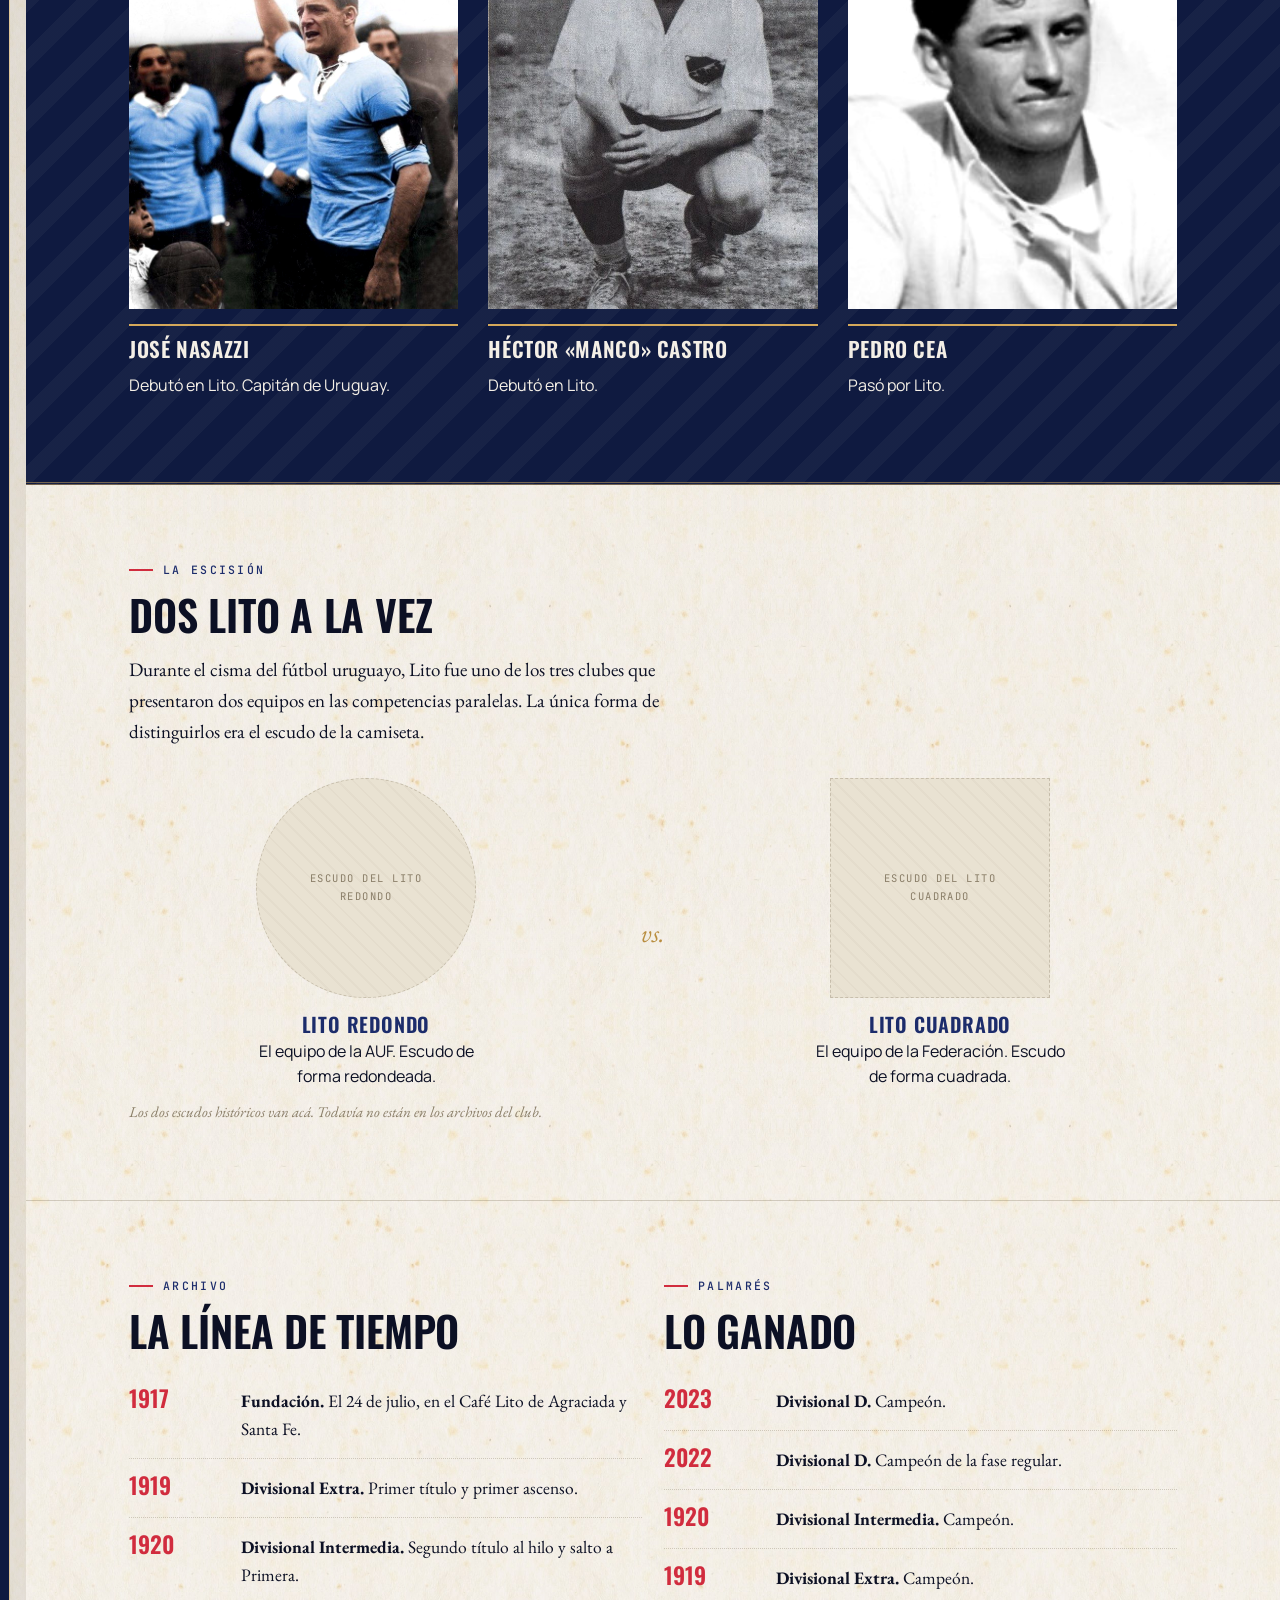
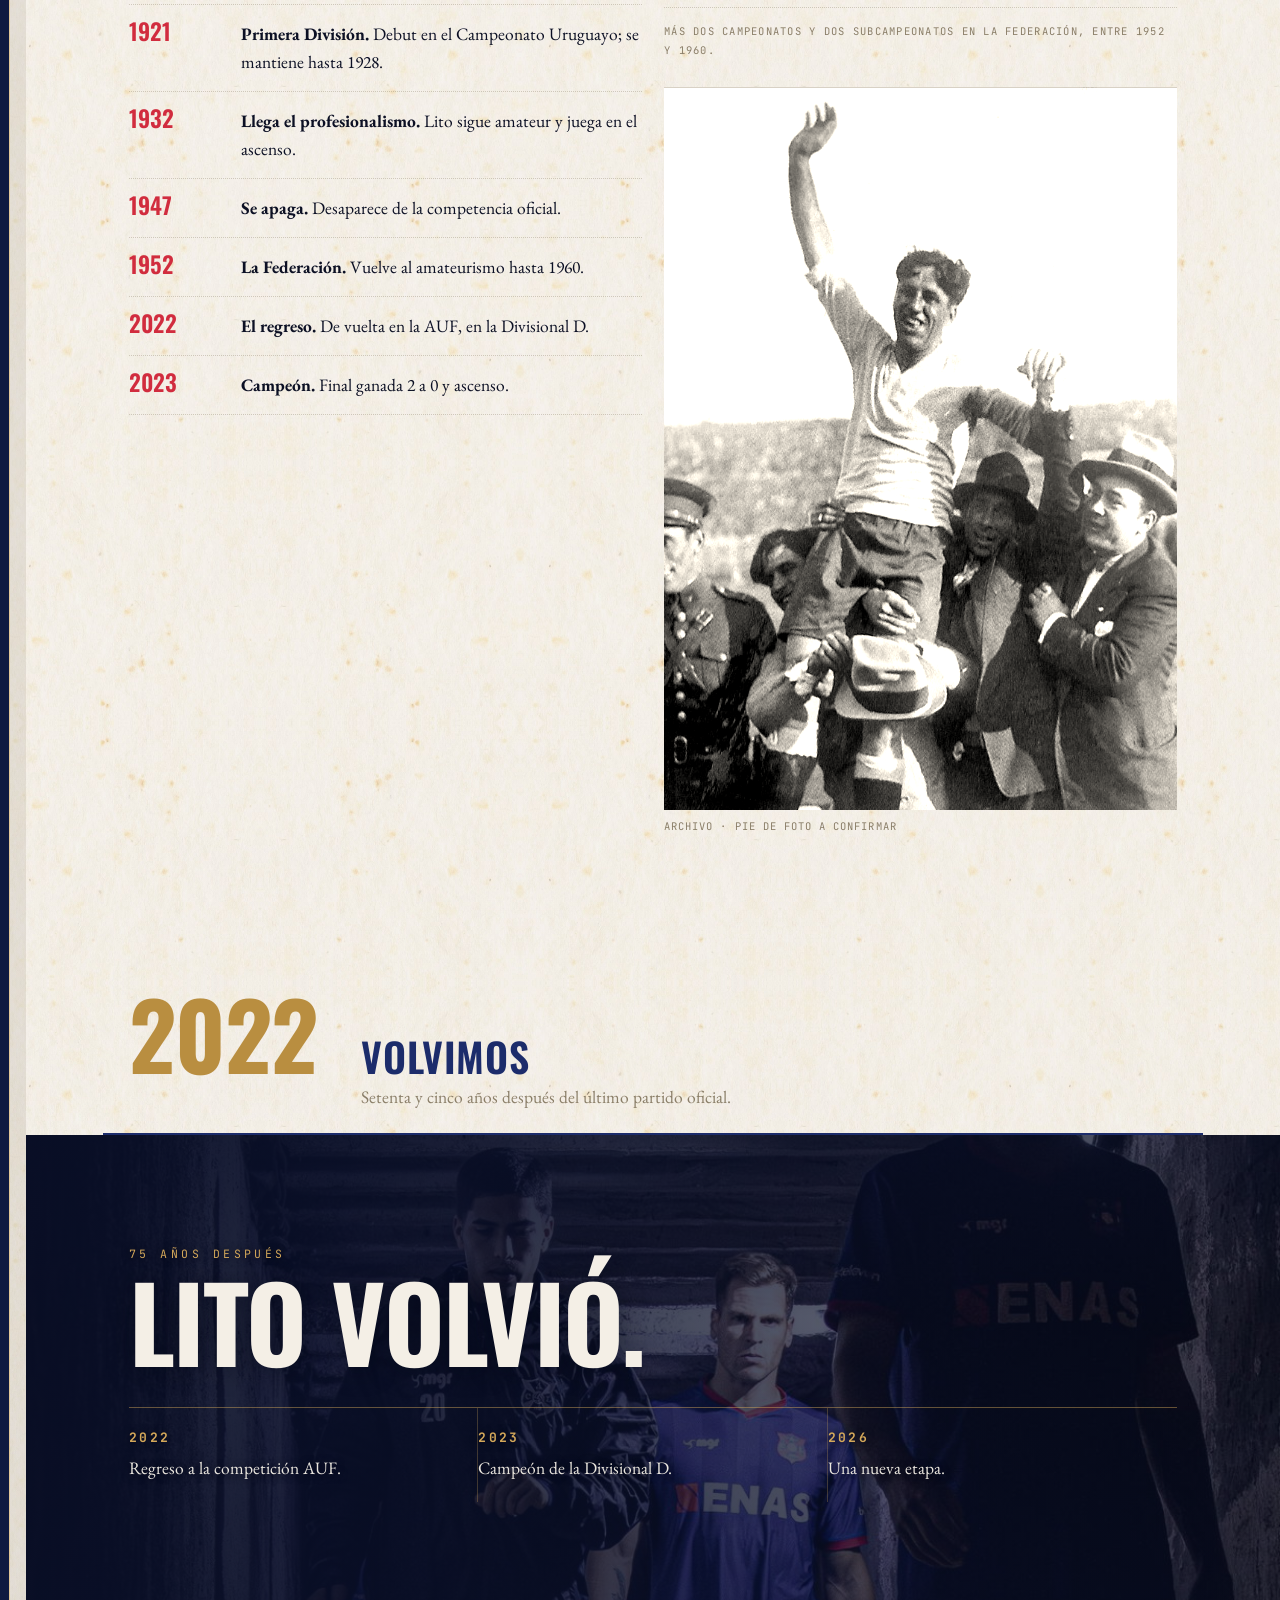
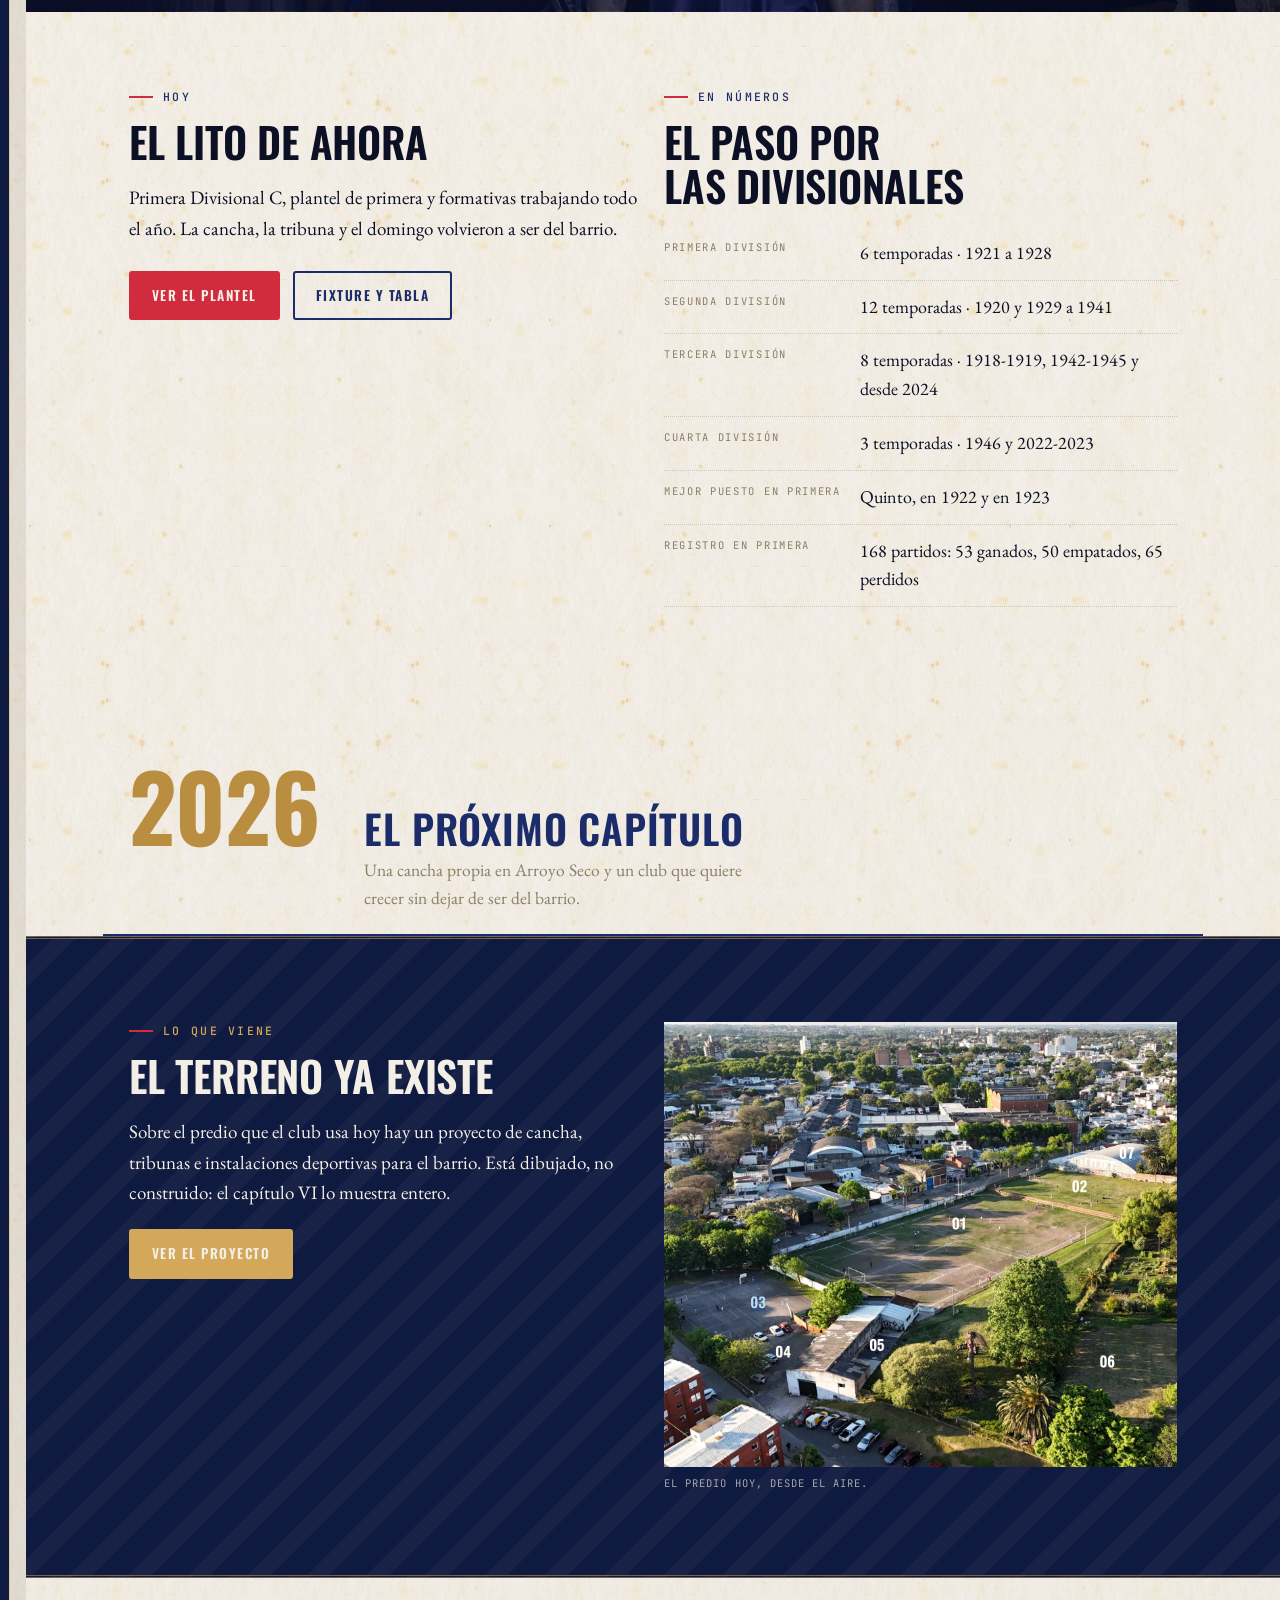
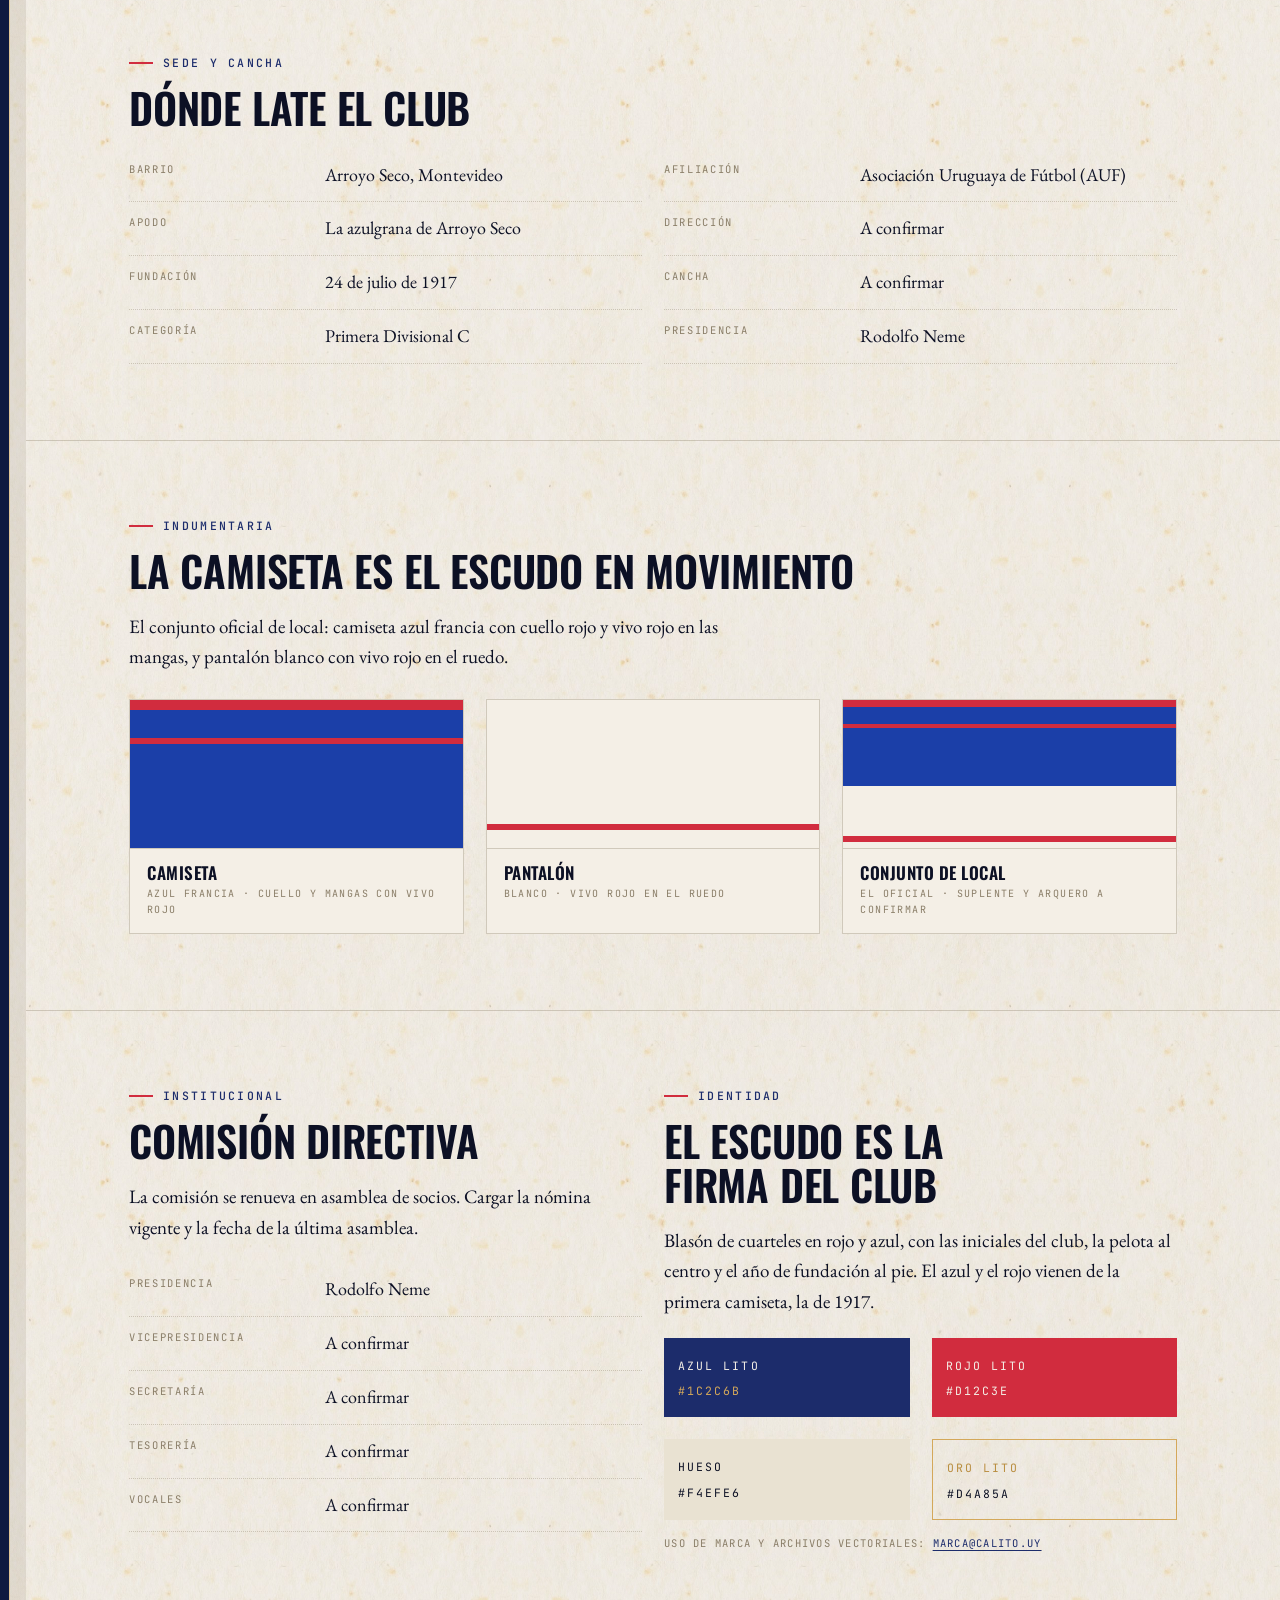
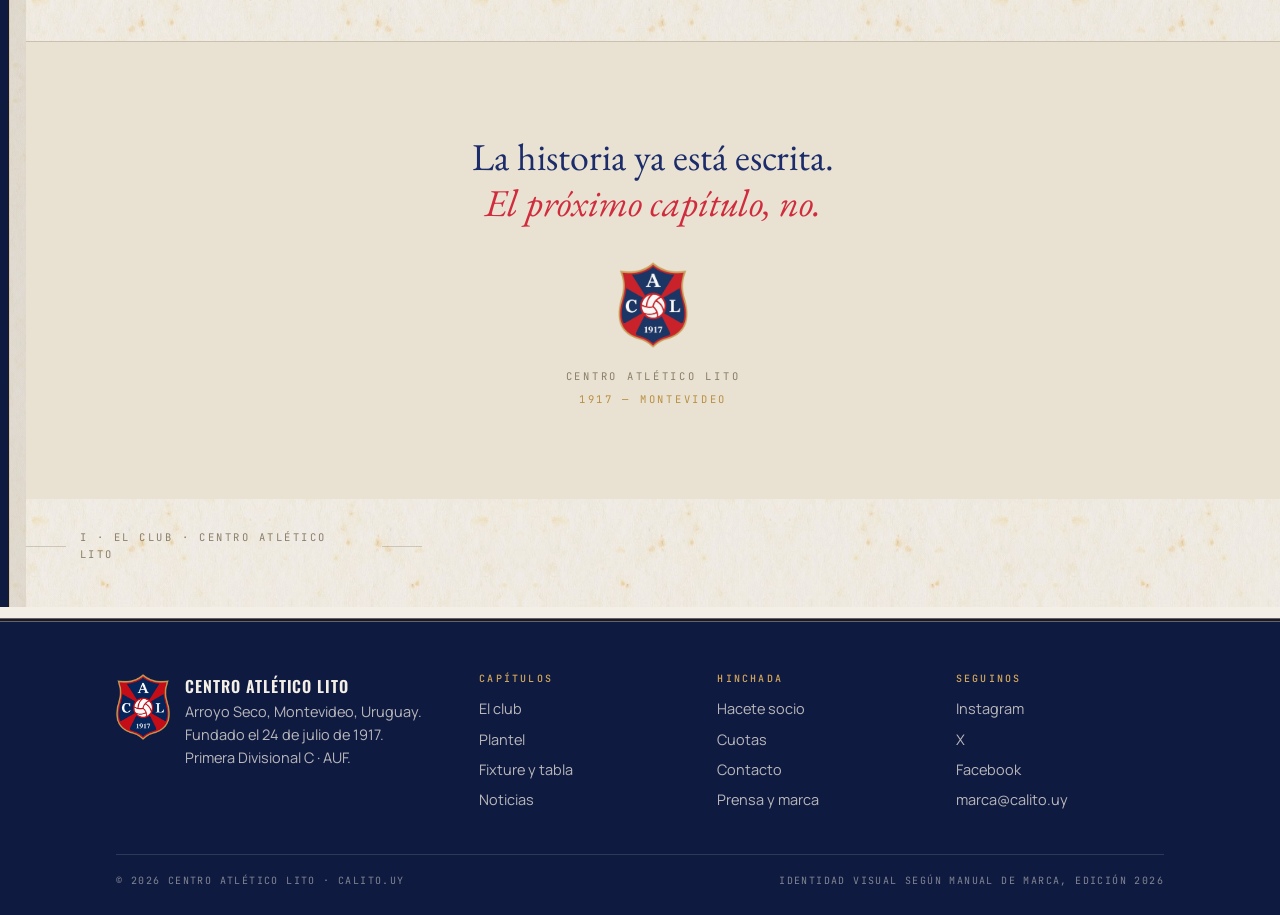
==== commit 17e9c31c: "Entra el retrato de Pedro Cea Los tres campeones del mundo formados en Lito quedan completos: Nasazz" ====
--- a/club.html
+++ b/club.html
@@ -152,12 +152,11 @@
         <p class="detalle">Debutó en Lito.</p>
       </article>
       <article class="campeon">
-<figure class="hueco hueco--vacio" style="aspect-ratio:4 / 5"><span class="hueco-rotulo">Retrato · Pedro Cea</span></figure>
+<figure class="hueco"><img src="assets/img/historia/cea.jpg" alt="Retrato de Pedro Cea" loading="lazy"></figure>
         <h3>Pedro Cea</h3>
         <p class="detalle">Pasó por Lito.</p>
       </article>
     </div>
-    <p class="epigrafe epigrafe--claro">Falta el retrato de Pedro Cea. Se carga en el mismo bloque.</p>
   </div>
 </section>
 
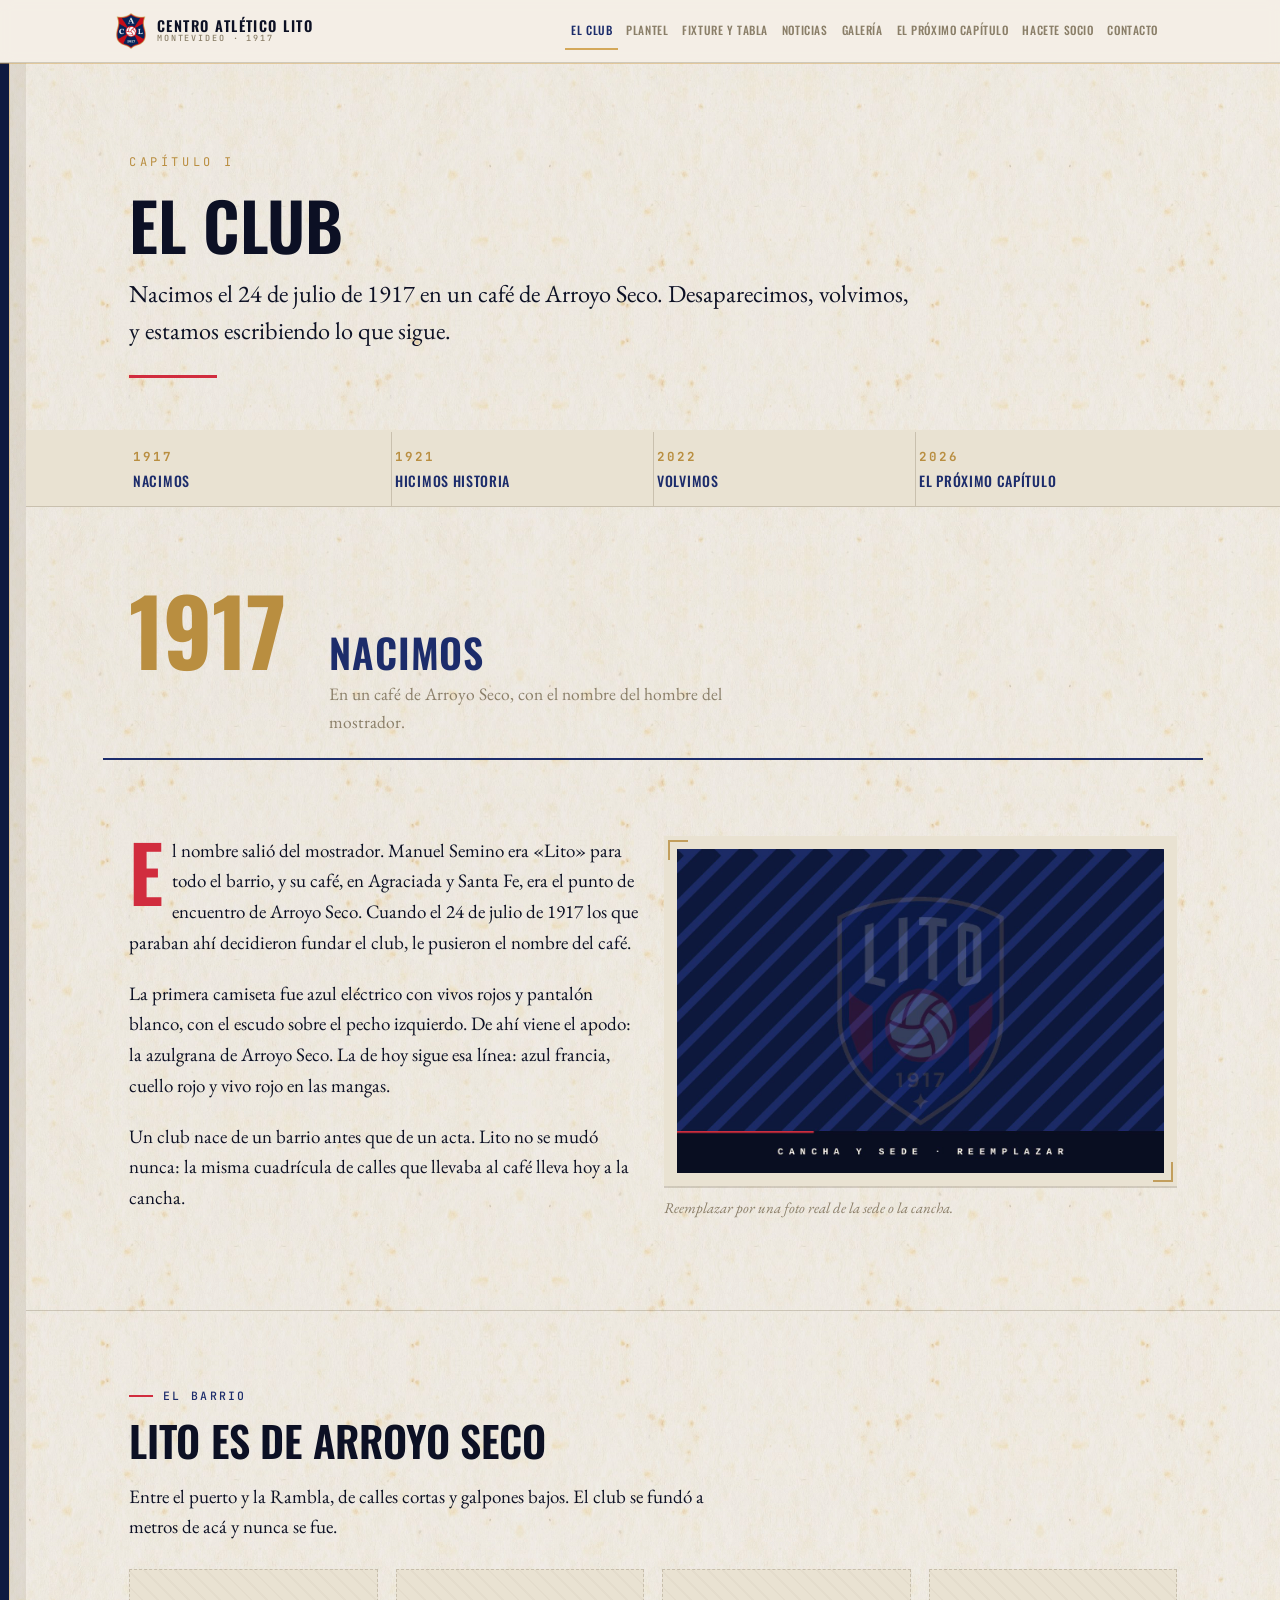
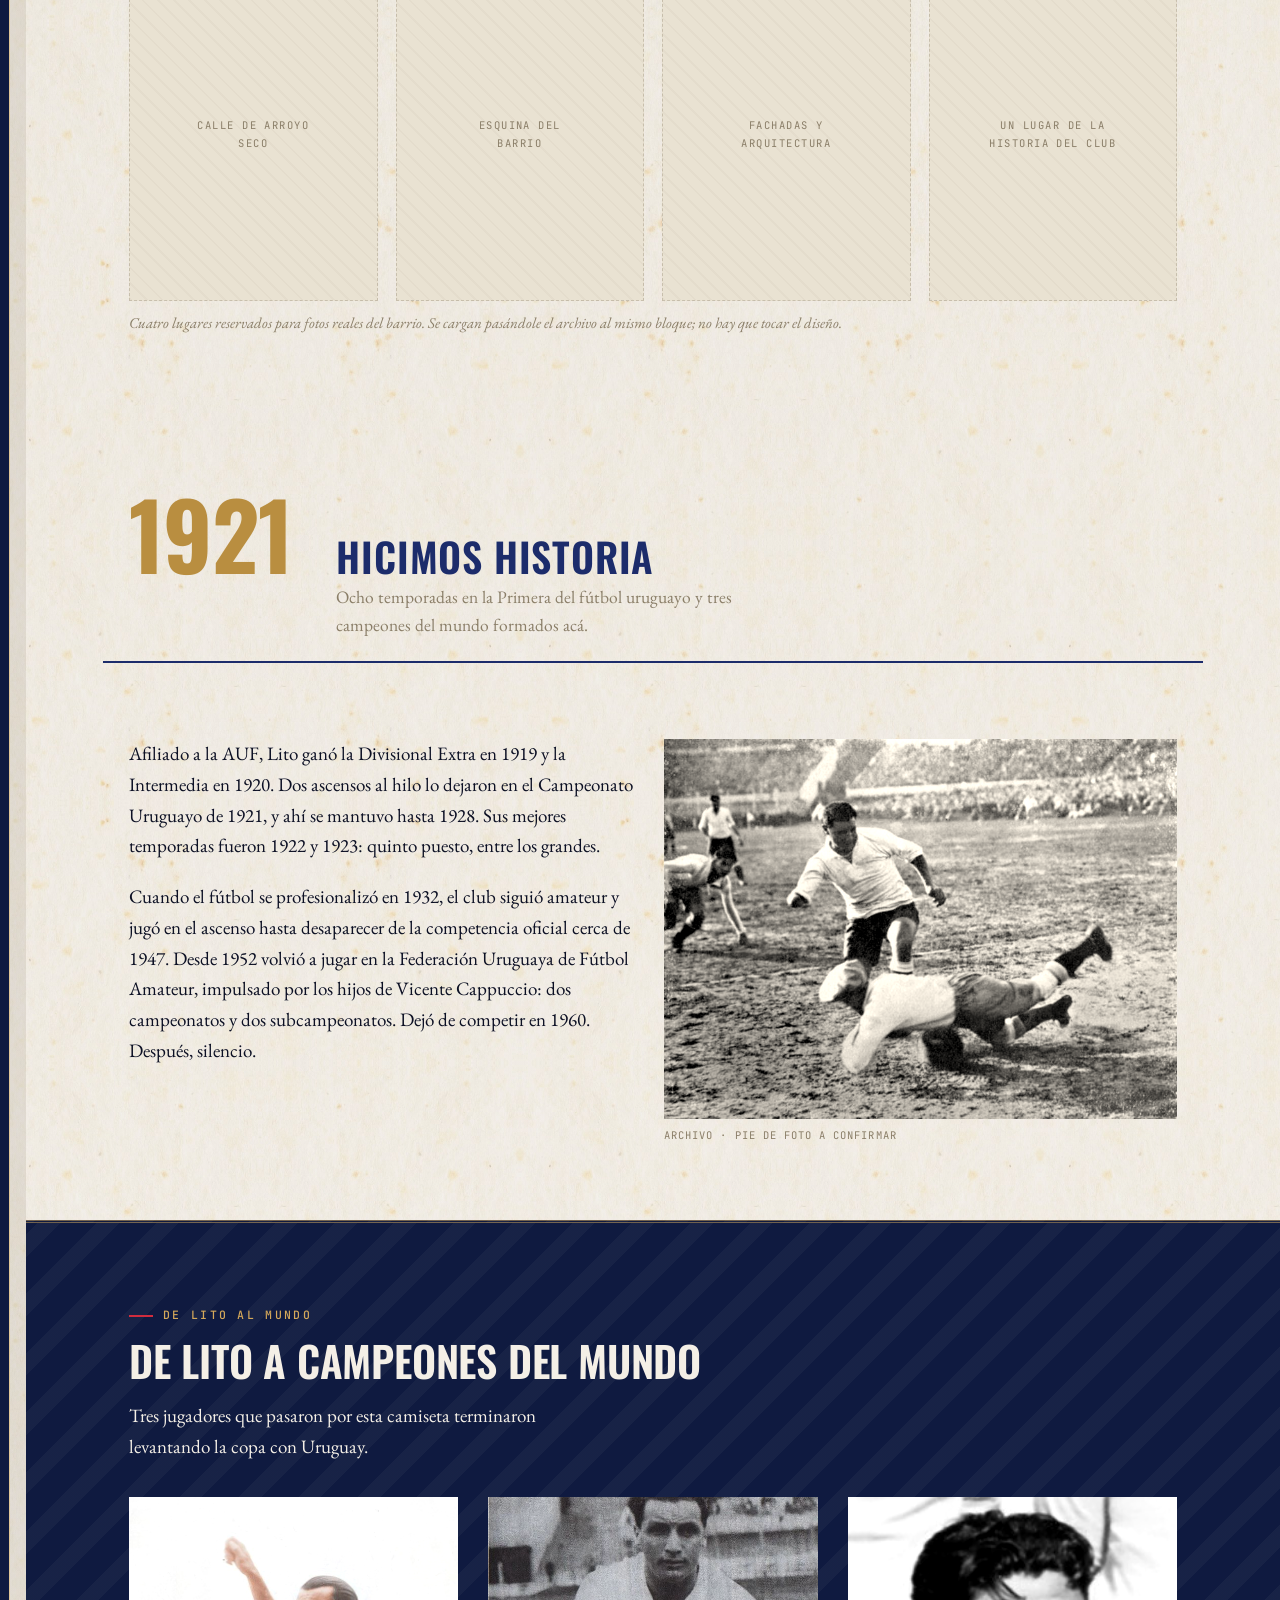
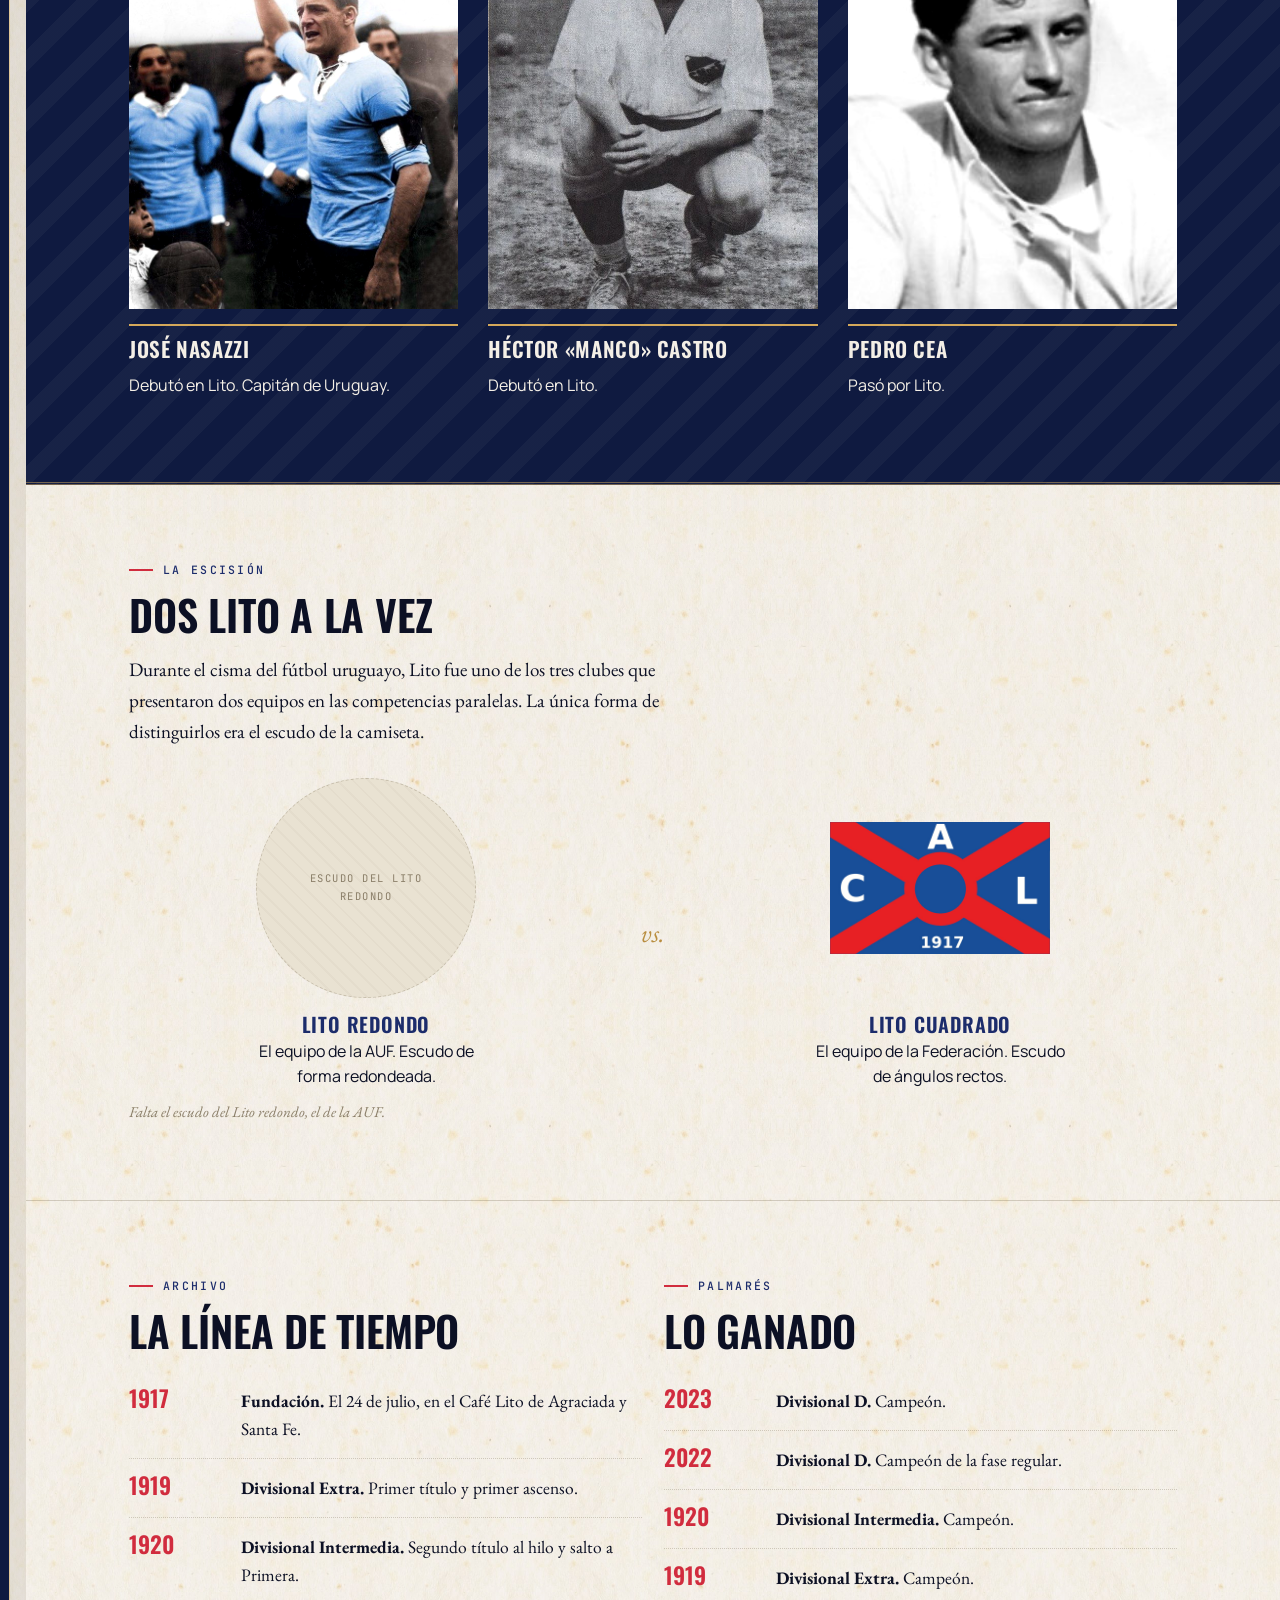
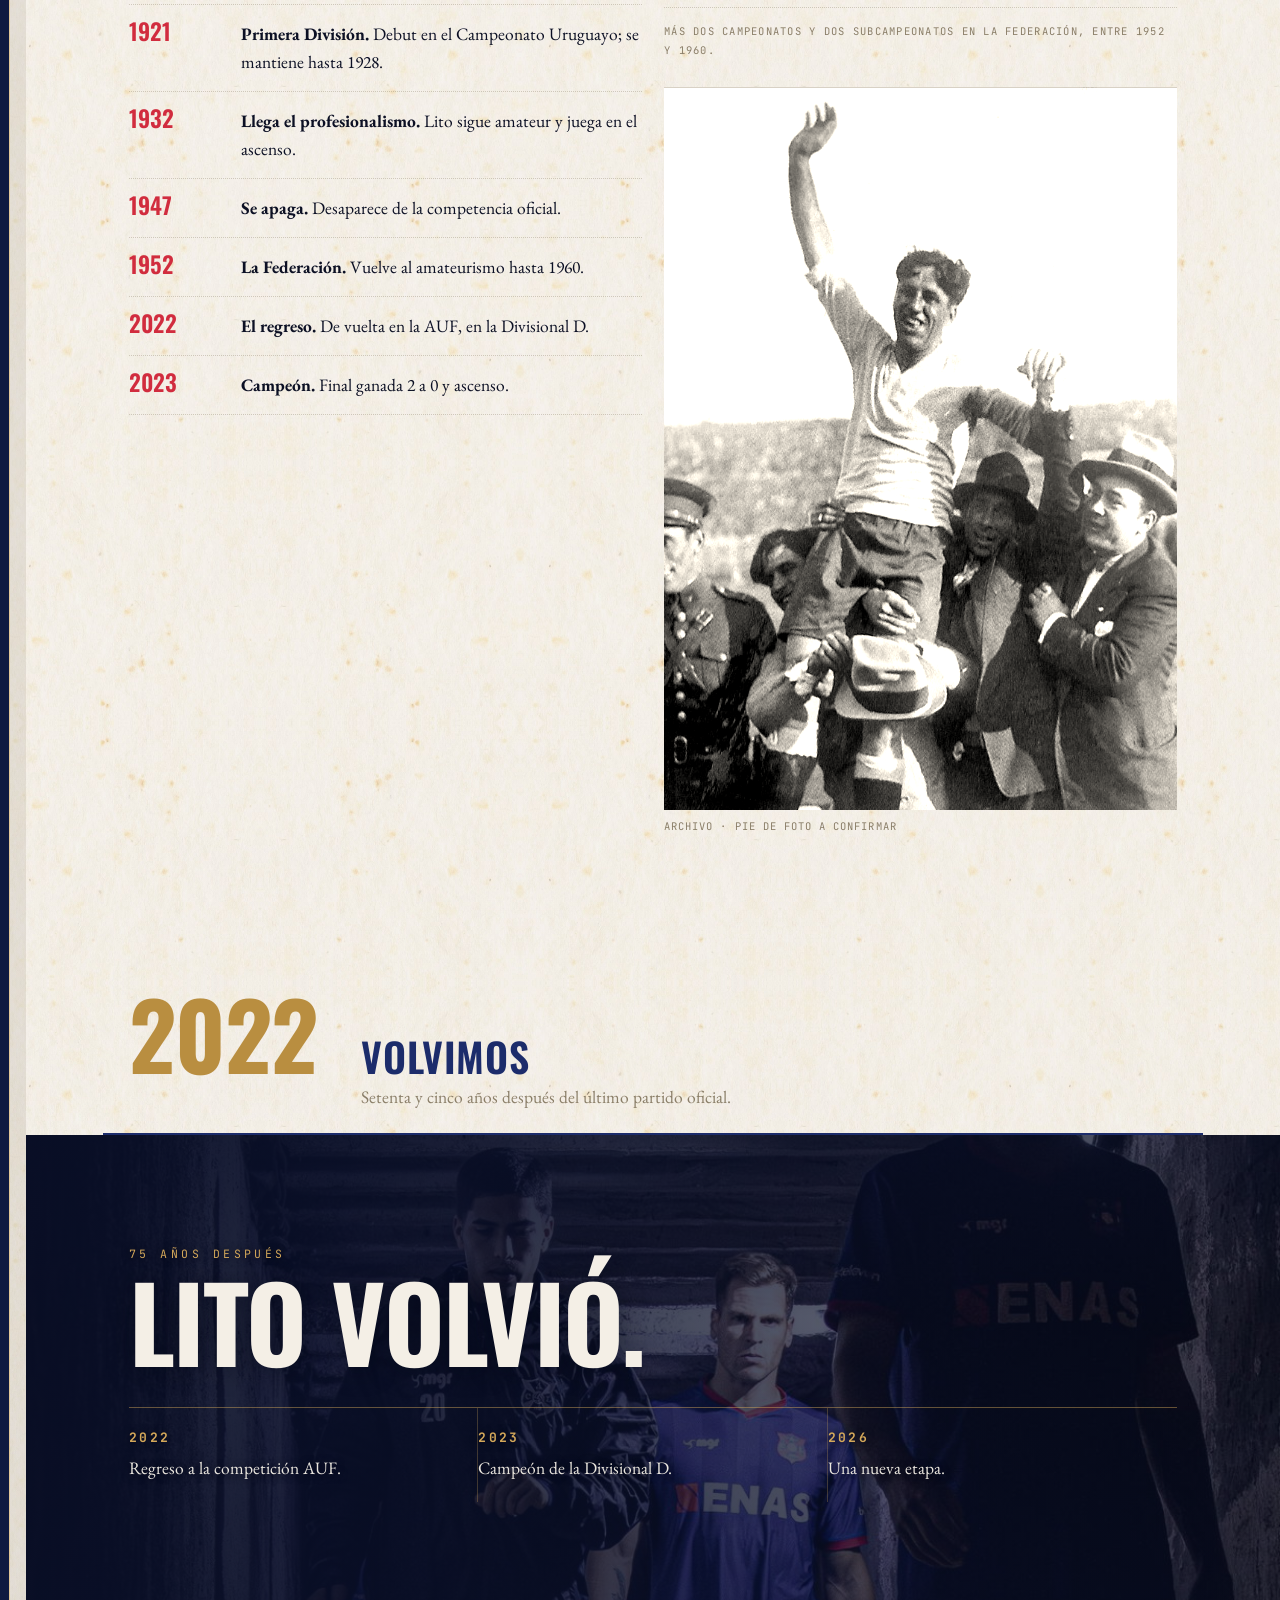
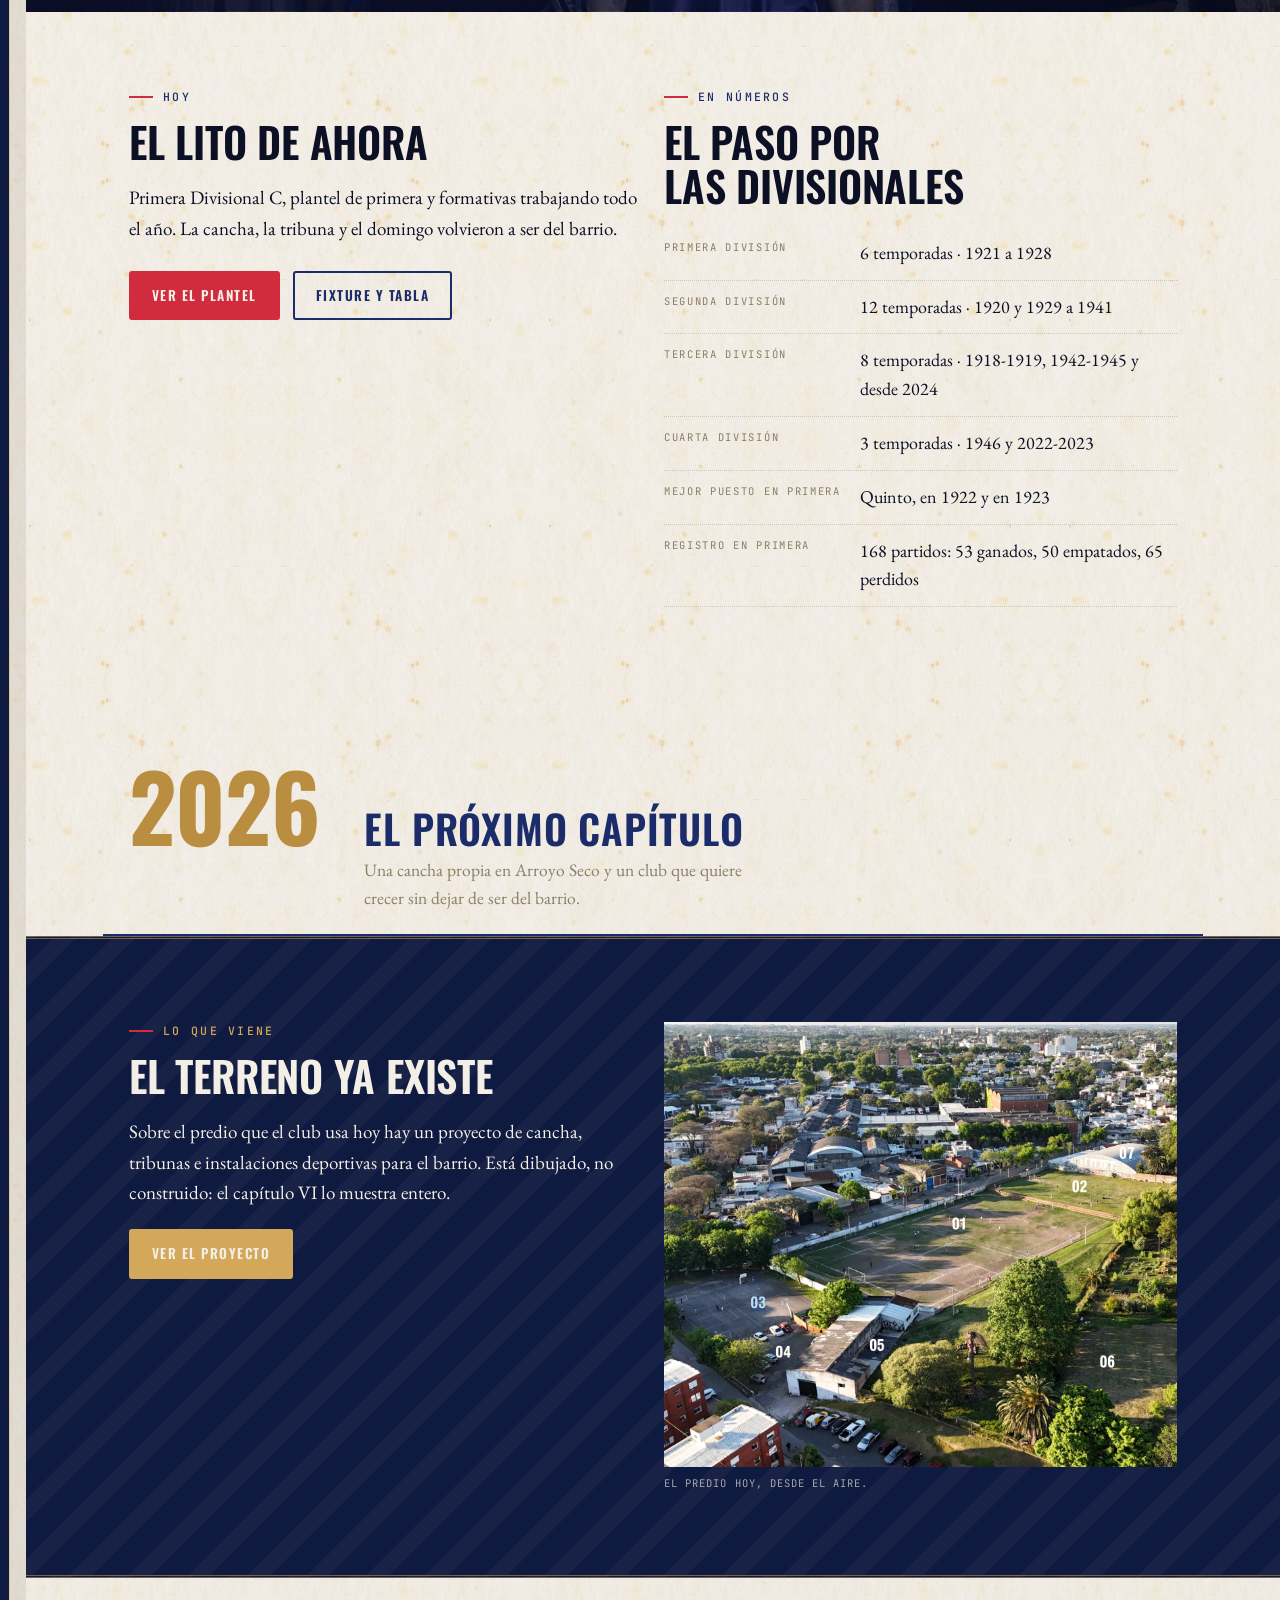
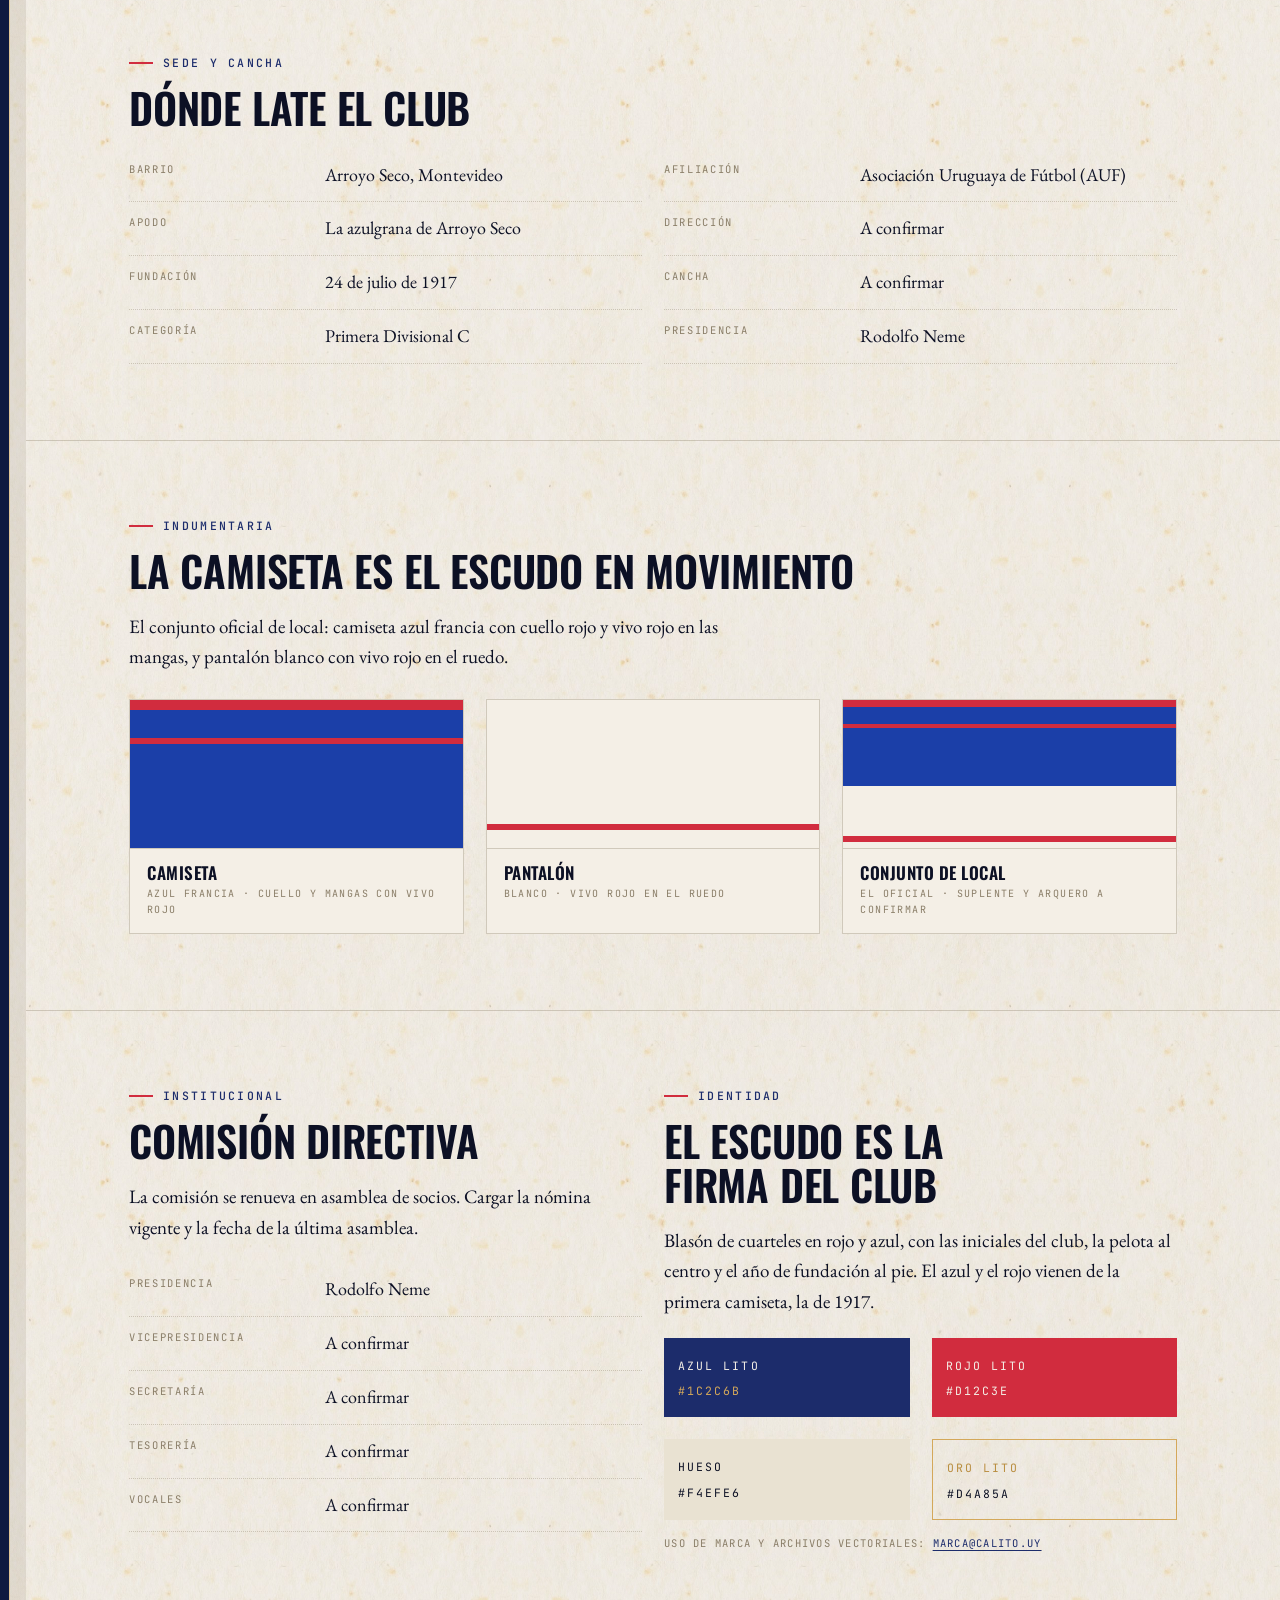
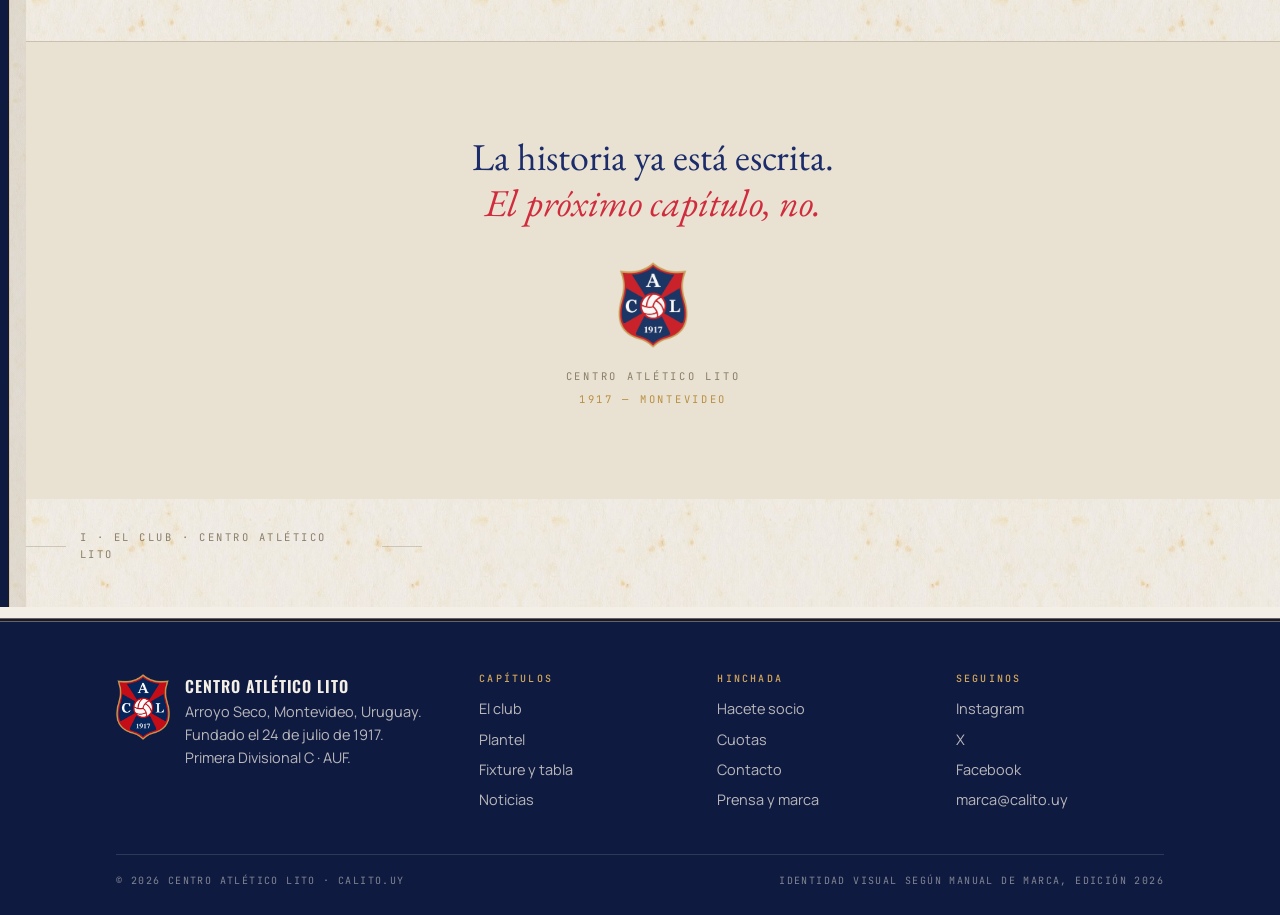
==== commit 1a333b82: "Entra el escudo del Lito cuadrado El de la Federación: aspa roja sobre azul, las iniciales en los cu" ====
--- a/club.html
+++ b/club.html
@@ -173,12 +173,12 @@
       </article>
       <p class="escision-versus">vs.</p>
       <article class="escision-lado">
-<figure class="hueco hueco--vacio" style="aspect-ratio:1 / 1"><span class="hueco-rotulo">Escudo del Lito cuadrado</span></figure>
+<figure class="hueco"><img src="assets/img/historia/escudo-cuadrado.png" alt="Escudo del Lito cuadrado: cruz roja en aspa sobre fondo azul, con las iniciales C A L y el año 1917" loading="lazy"></figure>
         <h3>Lito cuadrado</h3>
-        <p class="detalle">El equipo de la Federación. Escudo de forma cuadrada.</p>
-      </article>
-    </div>
-    <p class="epigrafe">Los dos escudos históricos van acá. Todavía no están en los archivos del club.</p>
+        <p class="detalle">El equipo de la Federación. Escudo de ángulos rectos.</p>
+      </article>
+    </div>
+    <p class="epigrafe">Falta el escudo del Lito redondo, el de la AUF.</p>
   </div>
 </section>
 
--- a/assets/css/main.css
+++ b/assets/css/main.css
@@ -1024,8 +1024,11 @@
   margin-top: 30px;
 }
 .escision-lado { text-align: center; }
-.escision-lado .hueco--vacio { max-width: 220px; margin: 0 auto; }
+.escision-lado .hueco { max-width: 220px; margin: 0 auto; }
+.escision-lado .hueco--vacio { display: grid; place-items: center; }
 .escision-lado:first-of-type .hueco--vacio { border-radius: 50%; }
+/* Los dos escudos se miran a la misma altura aunque tengan distinta forma. */
+.escision-lado .hueco { display: grid; align-content: center; min-height: 220px; }
 .escision-lado h3 {
   margin: 16px 0 4px; font-size: clamp(16px, 2.1vw, 20px);
   text-transform: uppercase; letter-spacing: .04em; color: var(--azul);
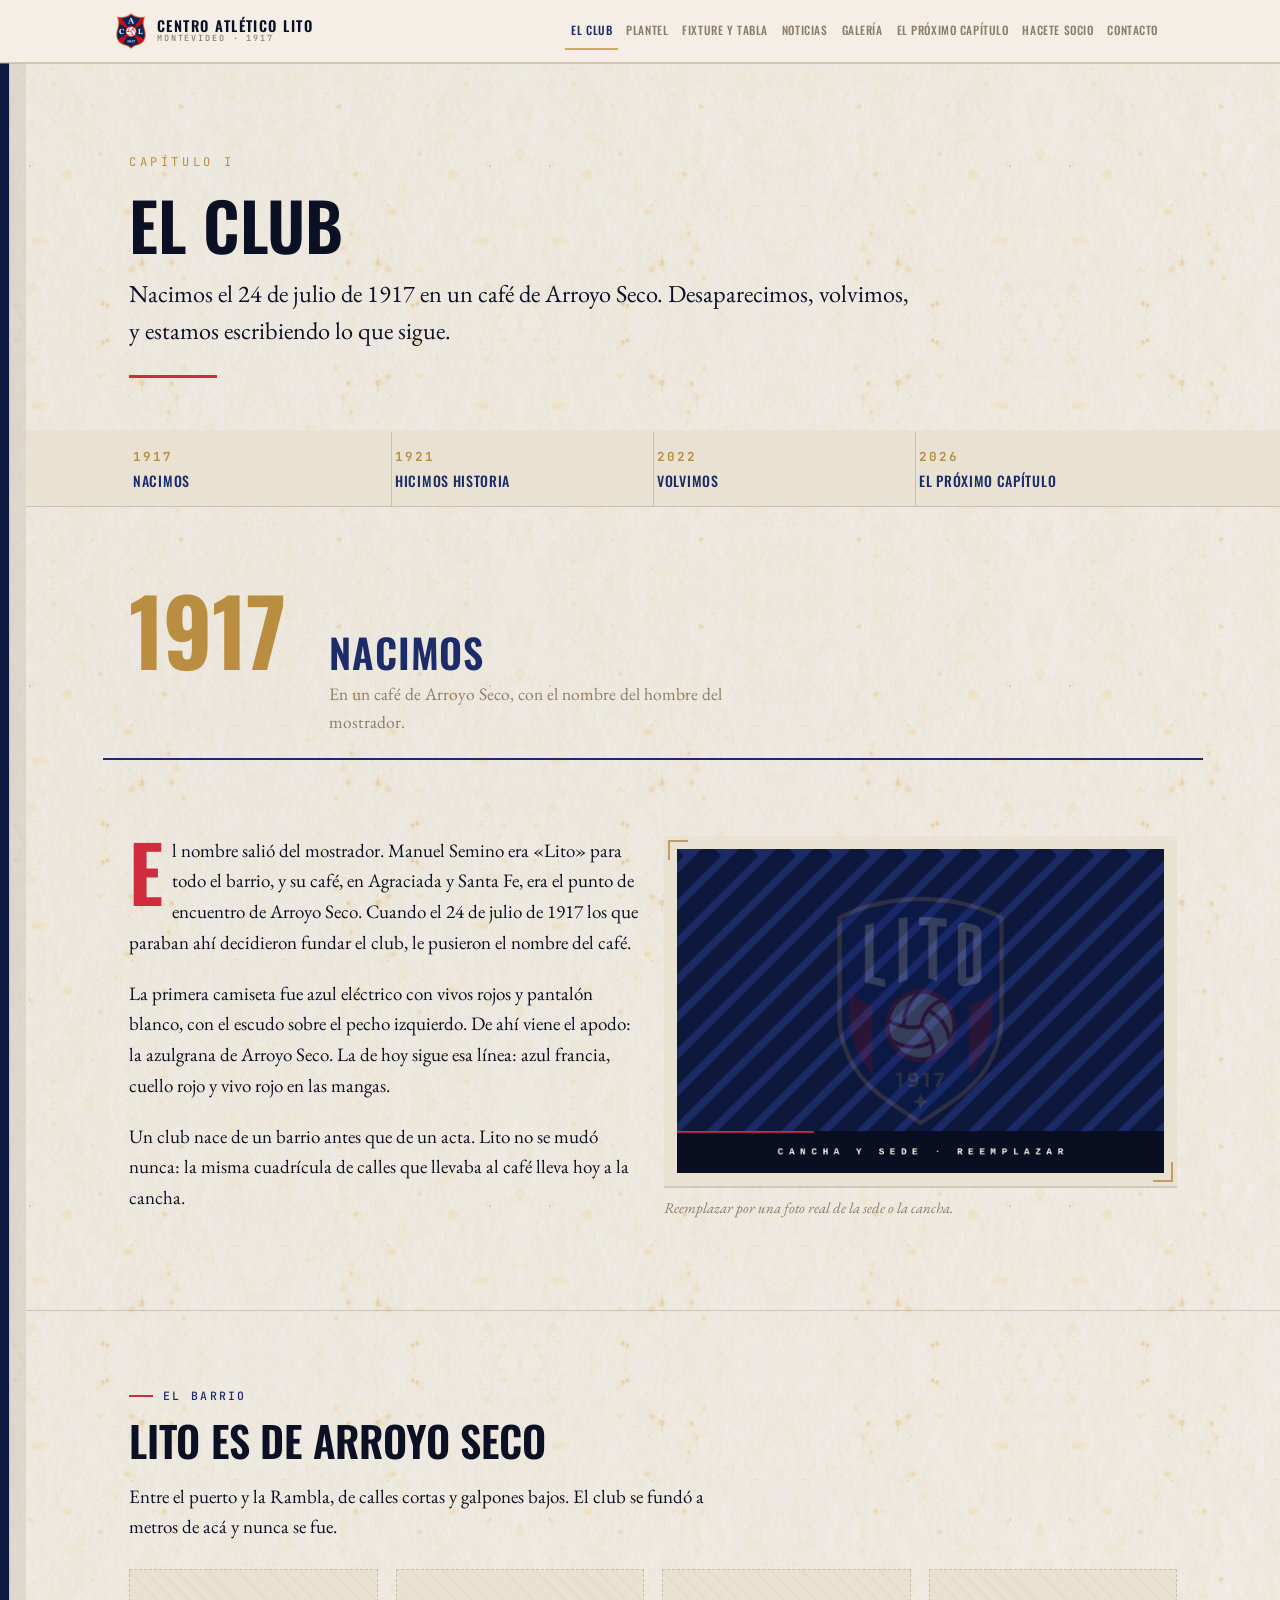
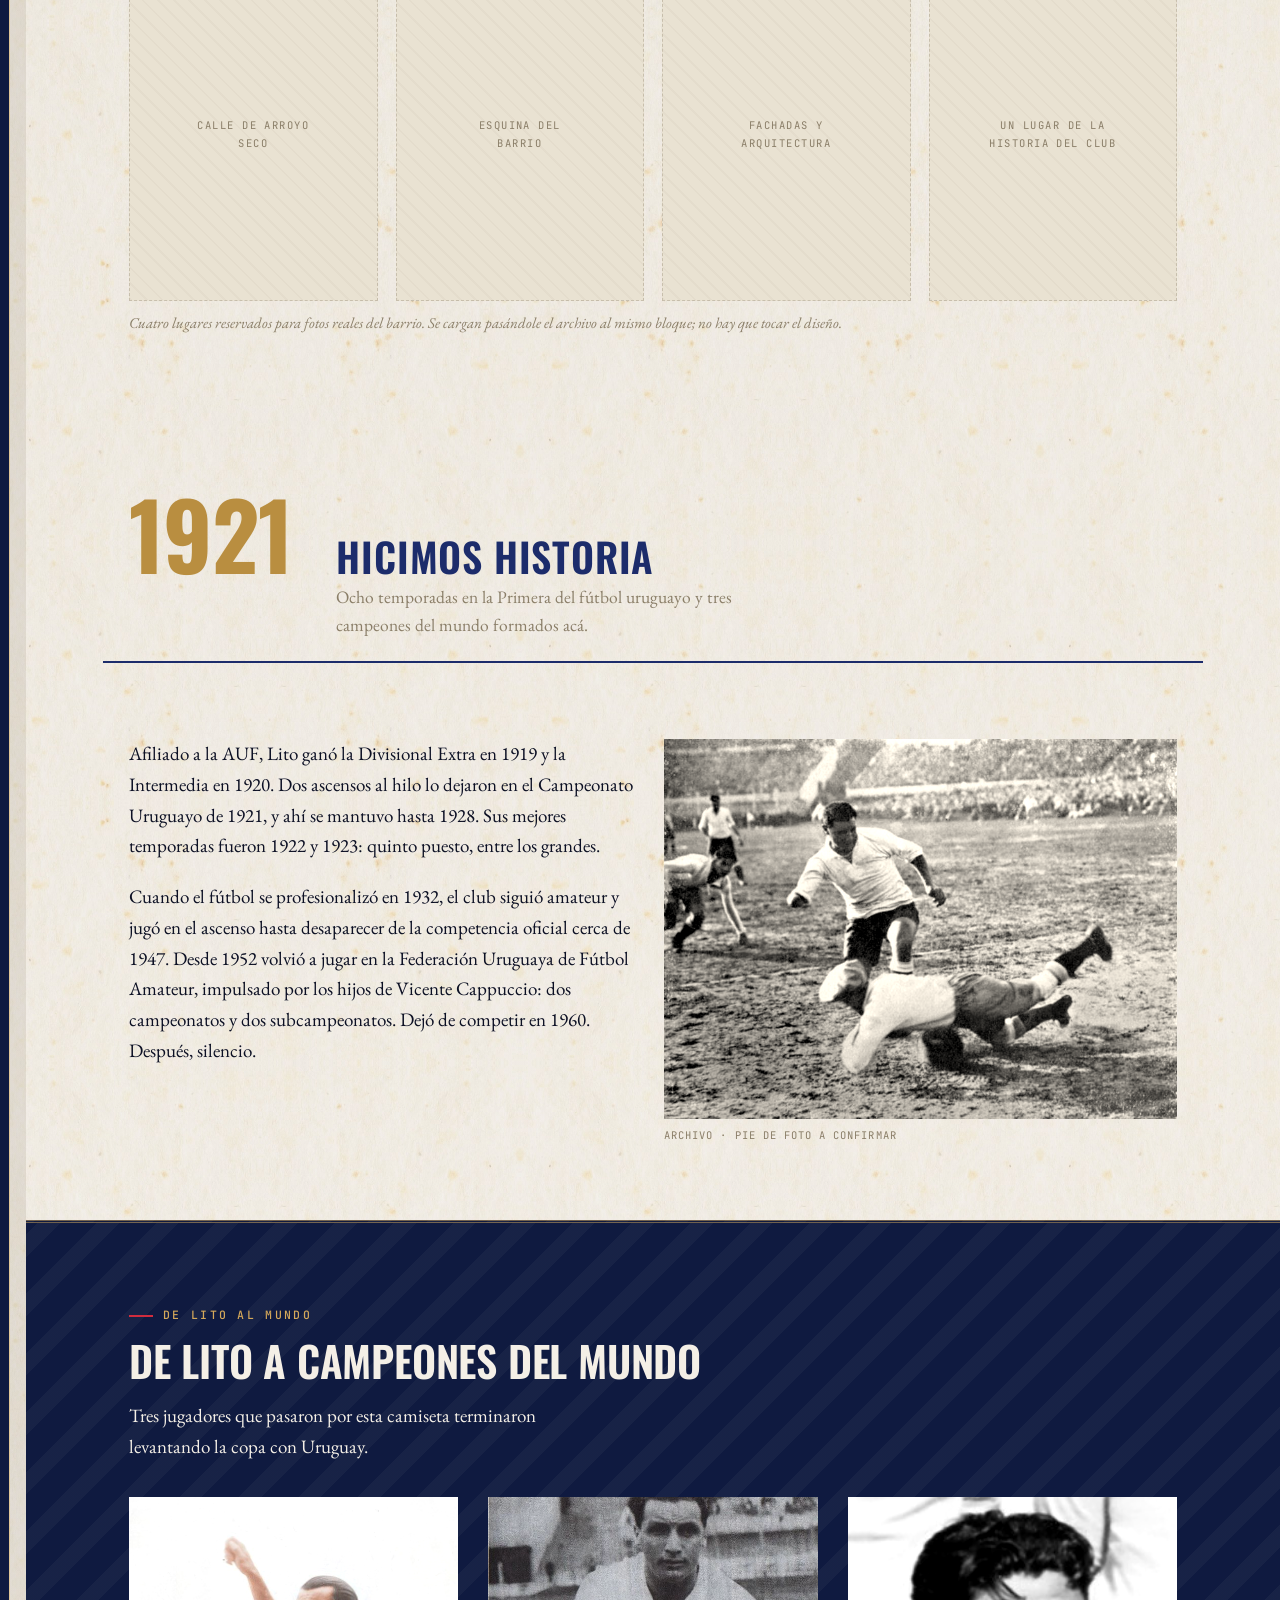
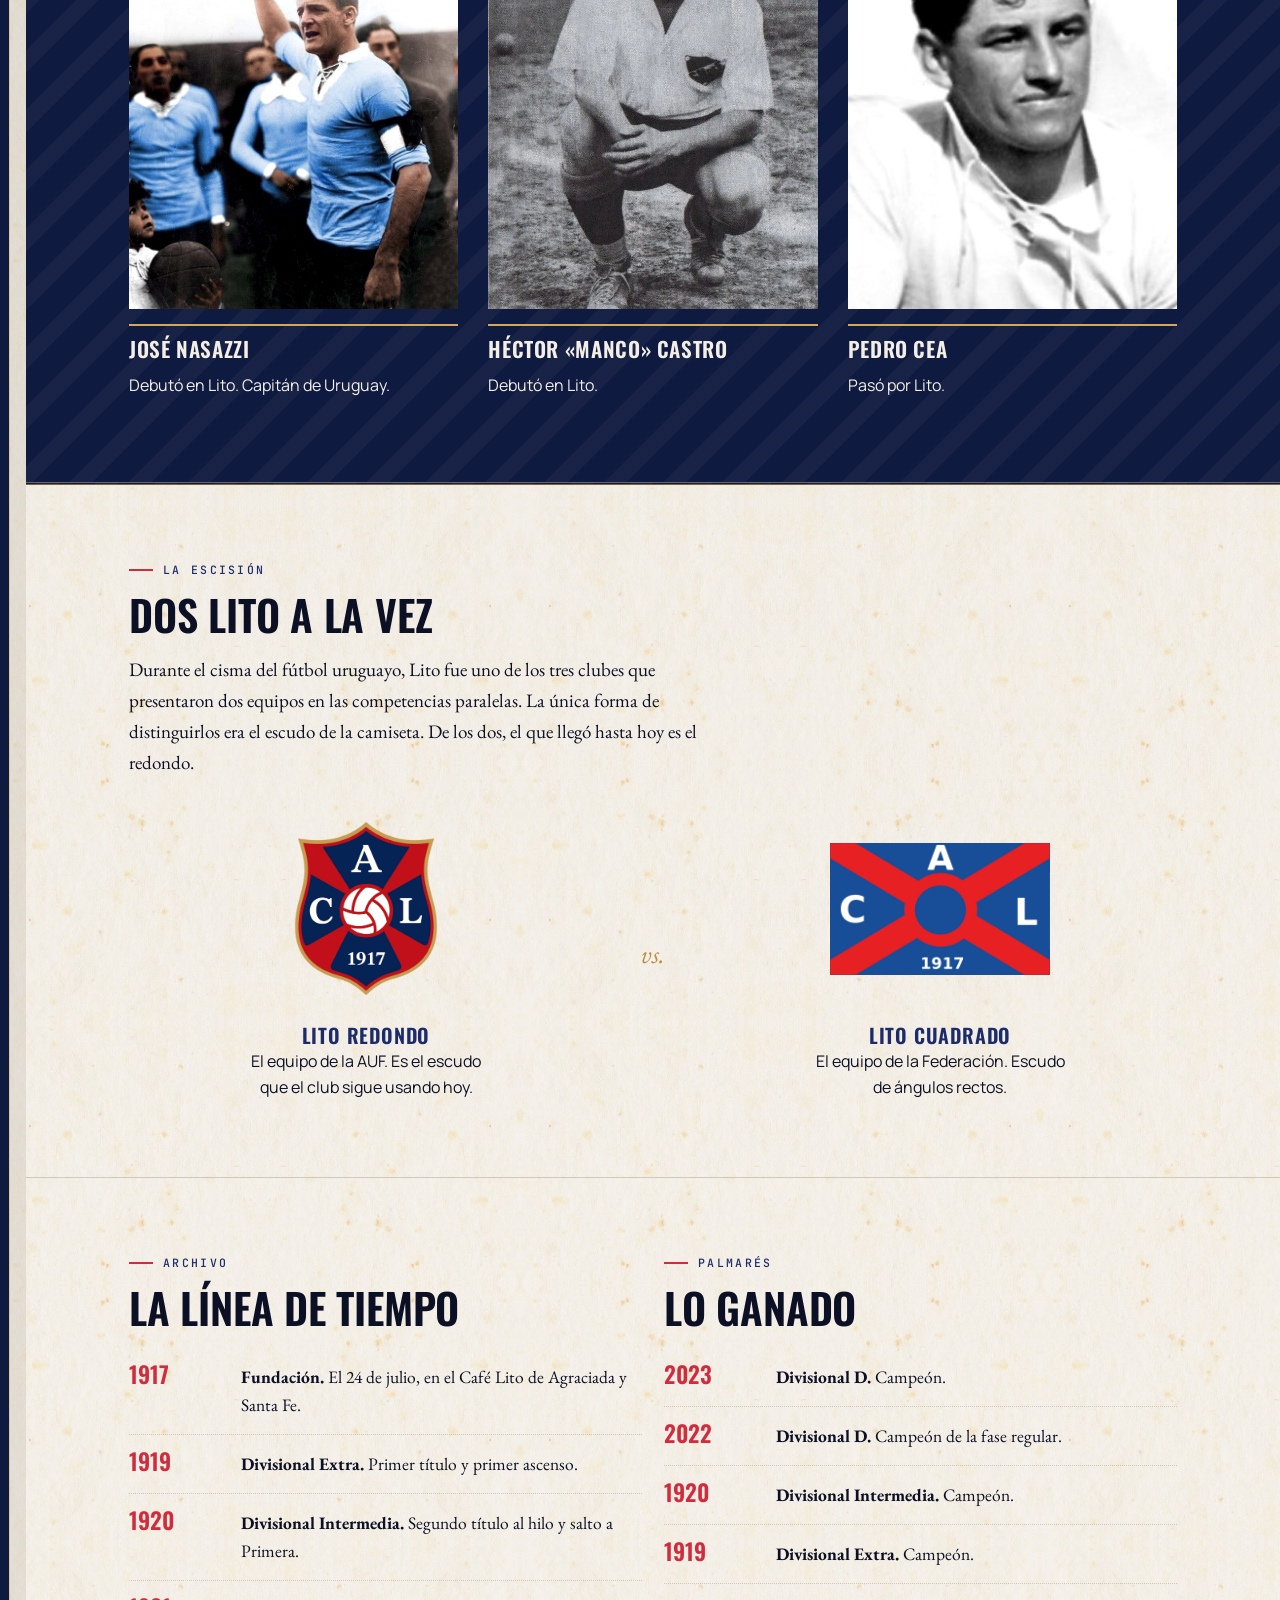
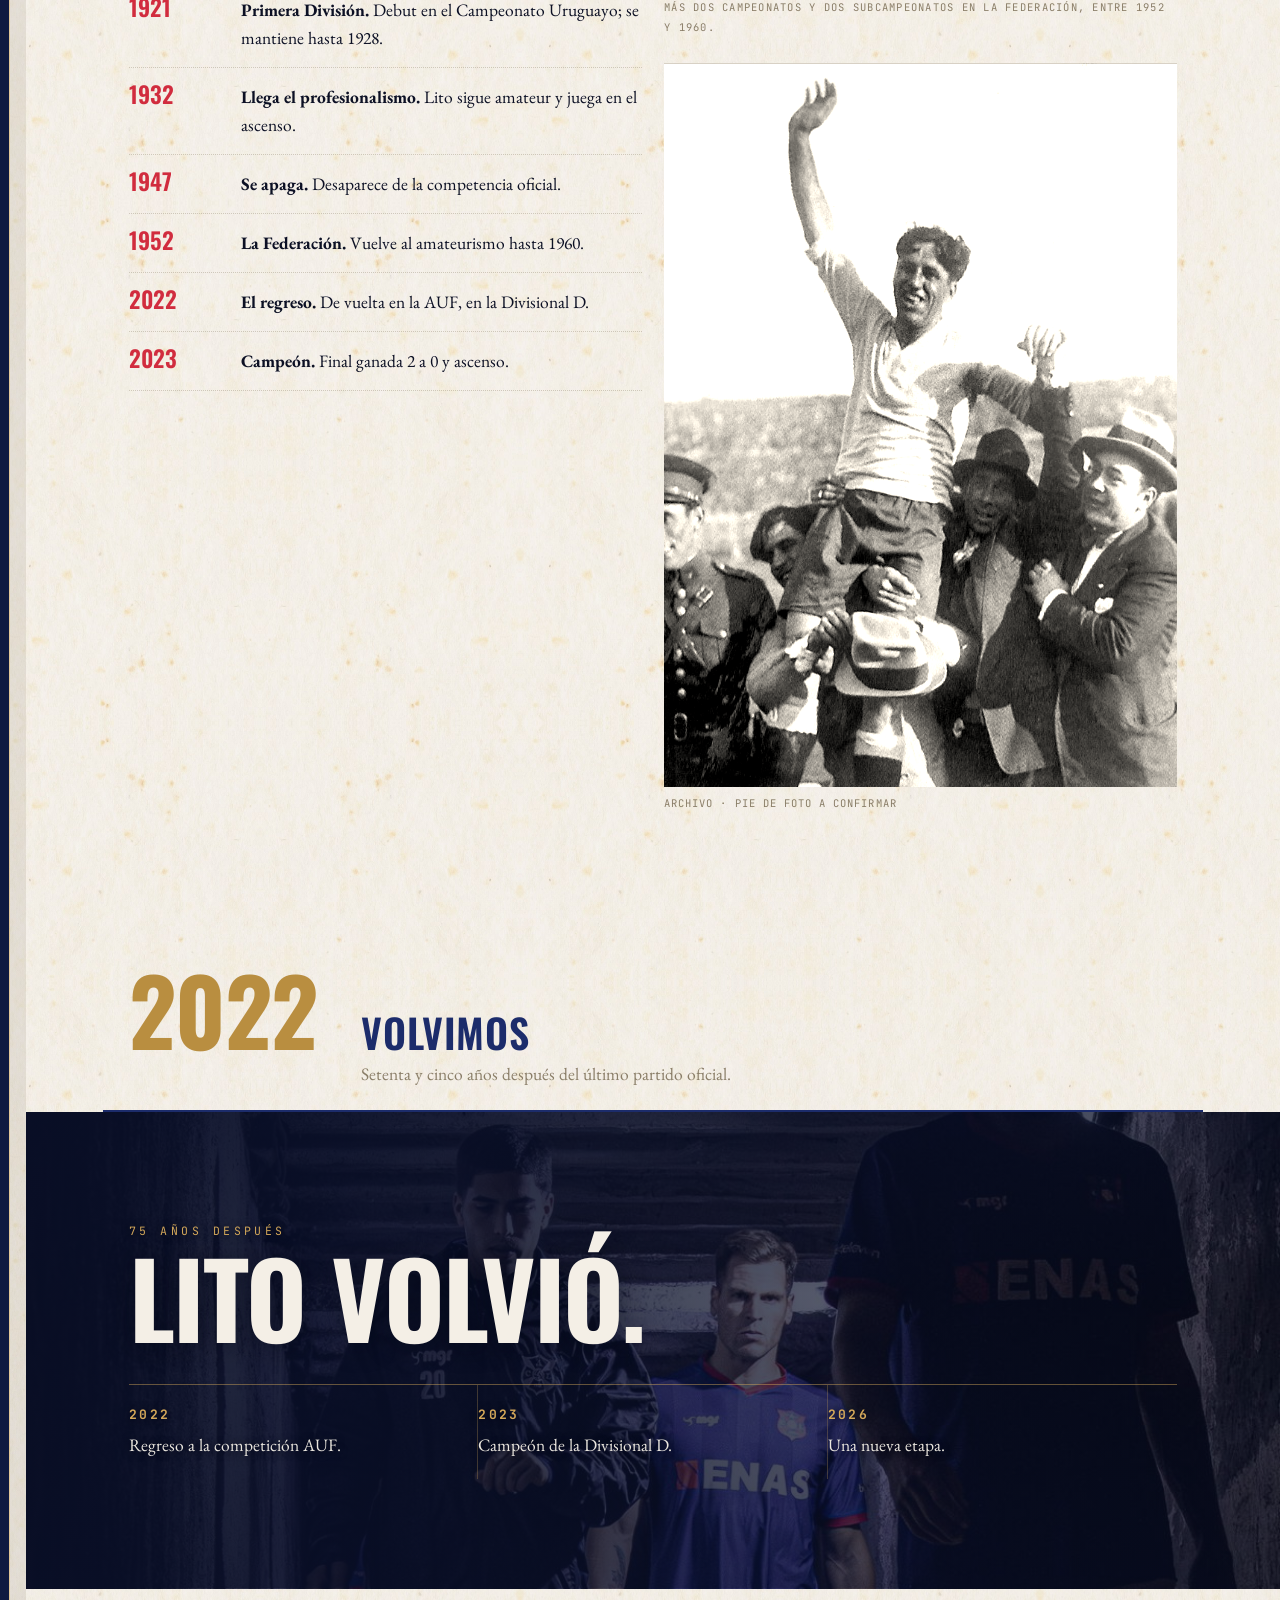
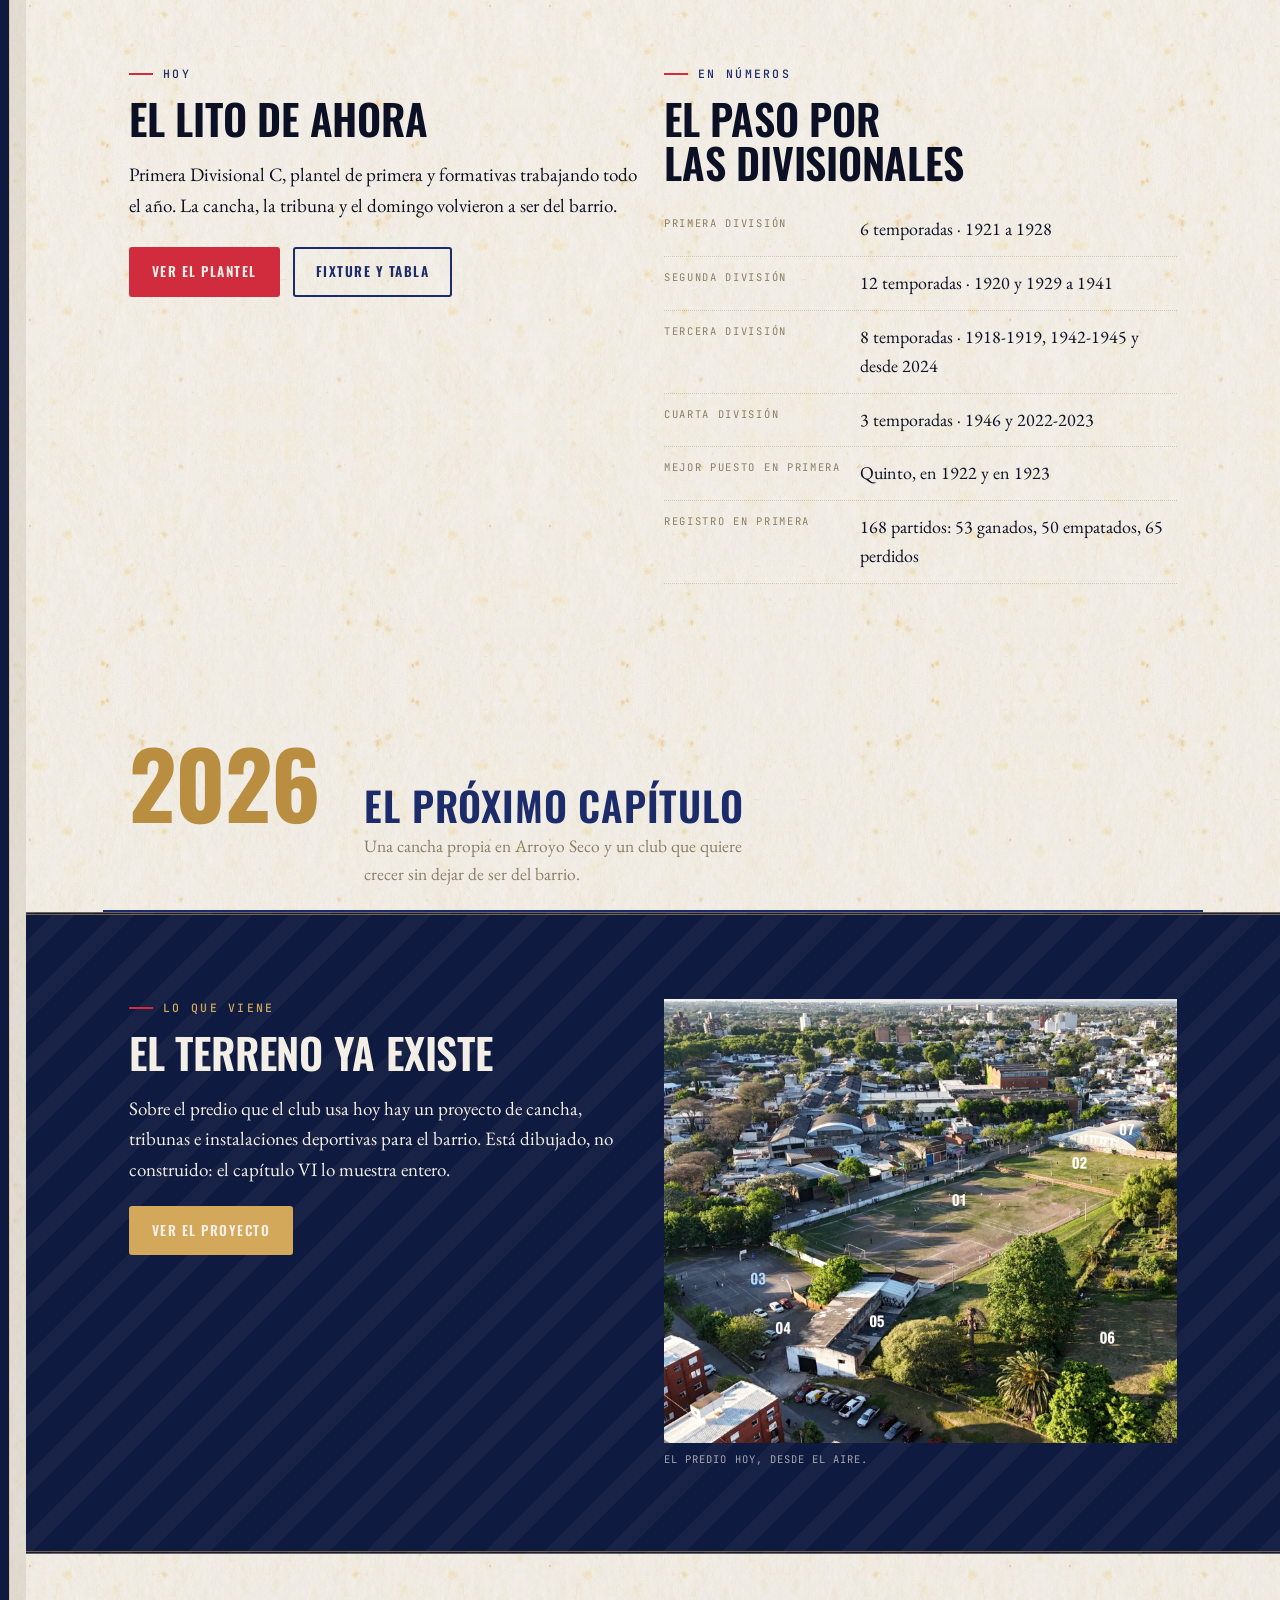
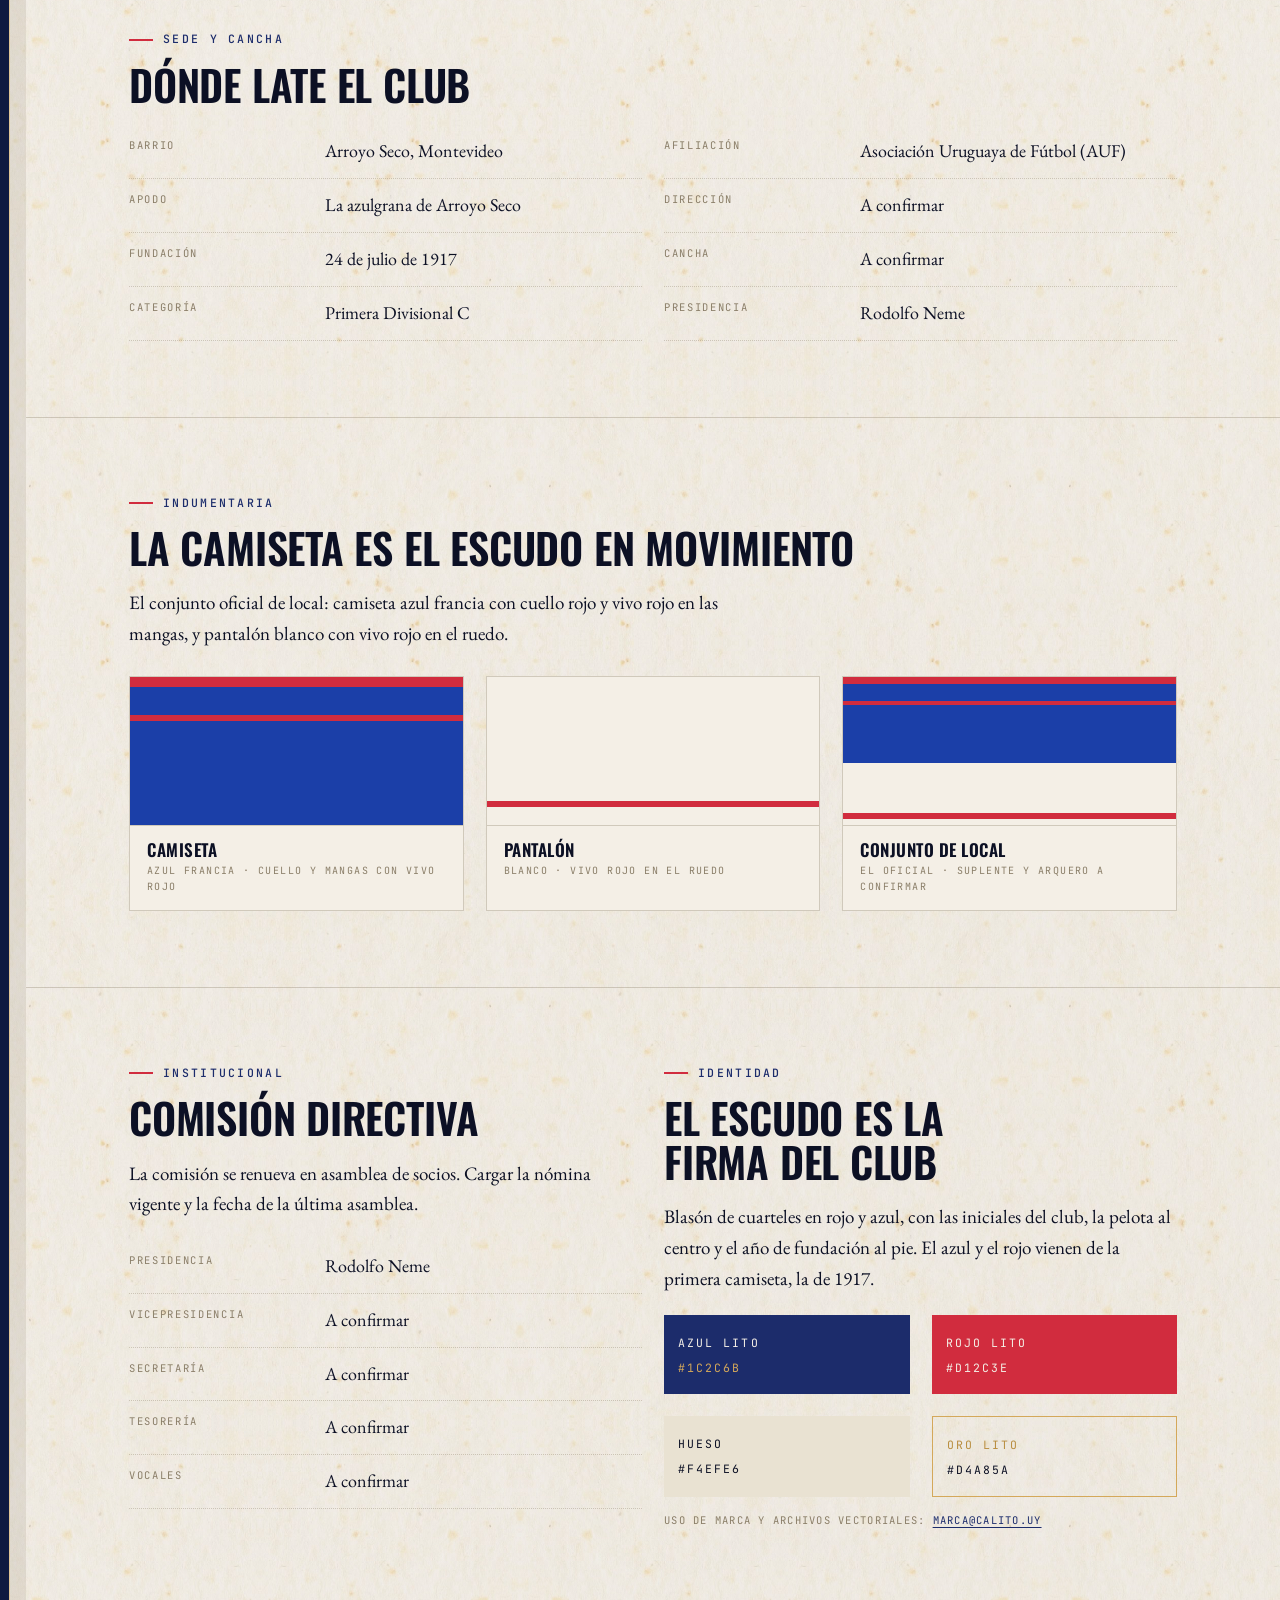
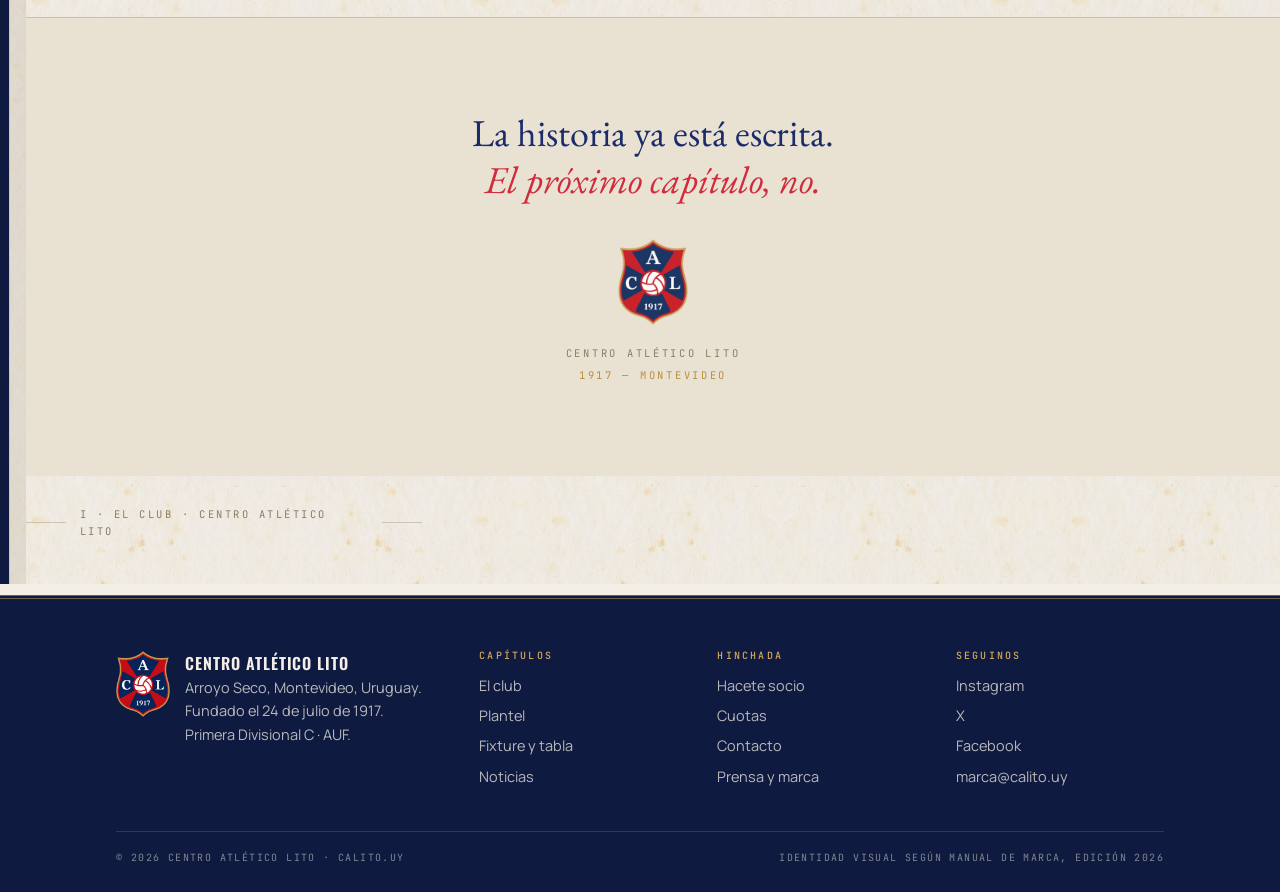
==== commit 11b8e9e9: "El Lito redondo es el escudo de hoy El escudo de la AUF, el redondo, es el mismo que el club sigue u" ====
--- a/club.html
+++ b/club.html
@@ -164,12 +164,12 @@
   <div class="marco">
     <p class="cintilla">La escisión</p>
     <h2>Dos Lito a la vez</h2>
-    <p class="prosa">Durante el cisma del fútbol uruguayo, Lito fue uno de los tres clubes que presentaron dos equipos en las competencias paralelas. La única forma de distinguirlos era el escudo de la camiseta.</p>
+    <p class="prosa">Durante el cisma del fútbol uruguayo, Lito fue uno de los tres clubes que presentaron dos equipos en las competencias paralelas. La única forma de distinguirlos era el escudo de la camiseta. De los dos, el que llegó hasta hoy es el redondo.</p>
     <div class="escision-fila">
       <article class="escision-lado">
-<figure class="hueco hueco--vacio" style="aspect-ratio:1 / 1"><span class="hueco-rotulo">Escudo del Lito redondo</span></figure>
+<figure class="hueco"><img src="assets/img/escudo.png" alt="Escudo del Lito redondo, el de la AUF: blasón de cuarteles rojos y azules con la pelota al centro" loading="lazy"></figure>
         <h3>Lito redondo</h3>
-        <p class="detalle">El equipo de la AUF. Escudo de forma redondeada.</p>
+        <p class="detalle">El equipo de la AUF. Es el escudo que el club sigue usando hoy.</p>
       </article>
       <p class="escision-versus">vs.</p>
       <article class="escision-lado">
@@ -178,7 +178,6 @@
         <p class="detalle">El equipo de la Federación. Escudo de ángulos rectos.</p>
       </article>
     </div>
-    <p class="epigrafe">Falta el escudo del Lito redondo, el de la AUF.</p>
   </div>
 </section>
 
--- a/assets/css/main.css
+++ b/assets/css/main.css
@@ -1027,8 +1027,11 @@
 .escision-lado .hueco { max-width: 220px; margin: 0 auto; }
 .escision-lado .hueco--vacio { display: grid; place-items: center; }
 .escision-lado:first-of-type .hueco--vacio { border-radius: 50%; }
-/* Los dos escudos se miran a la misma altura aunque tengan distinta forma. */
-.escision-lado .hueco { display: grid; align-content: center; min-height: 220px; }
+/* Los dos escudos se comparan a la misma altura, no al mismo ancho: uno es un
+   blasón alto y el otro un rectángulo apaisado, y por ancho el primero le
+   sacaba el doble de tamaño al segundo. */
+.escision-lado .hueco { display: grid; align-content: center; min-height: 200px; }
+.escision-lado .hueco img { max-height: 175px; width: auto; margin: 0 auto; }
 .escision-lado h3 {
   margin: 16px 0 4px; font-size: clamp(16px, 2.1vw, 20px);
   text-transform: uppercase; letter-spacing: .04em; color: var(--azul);
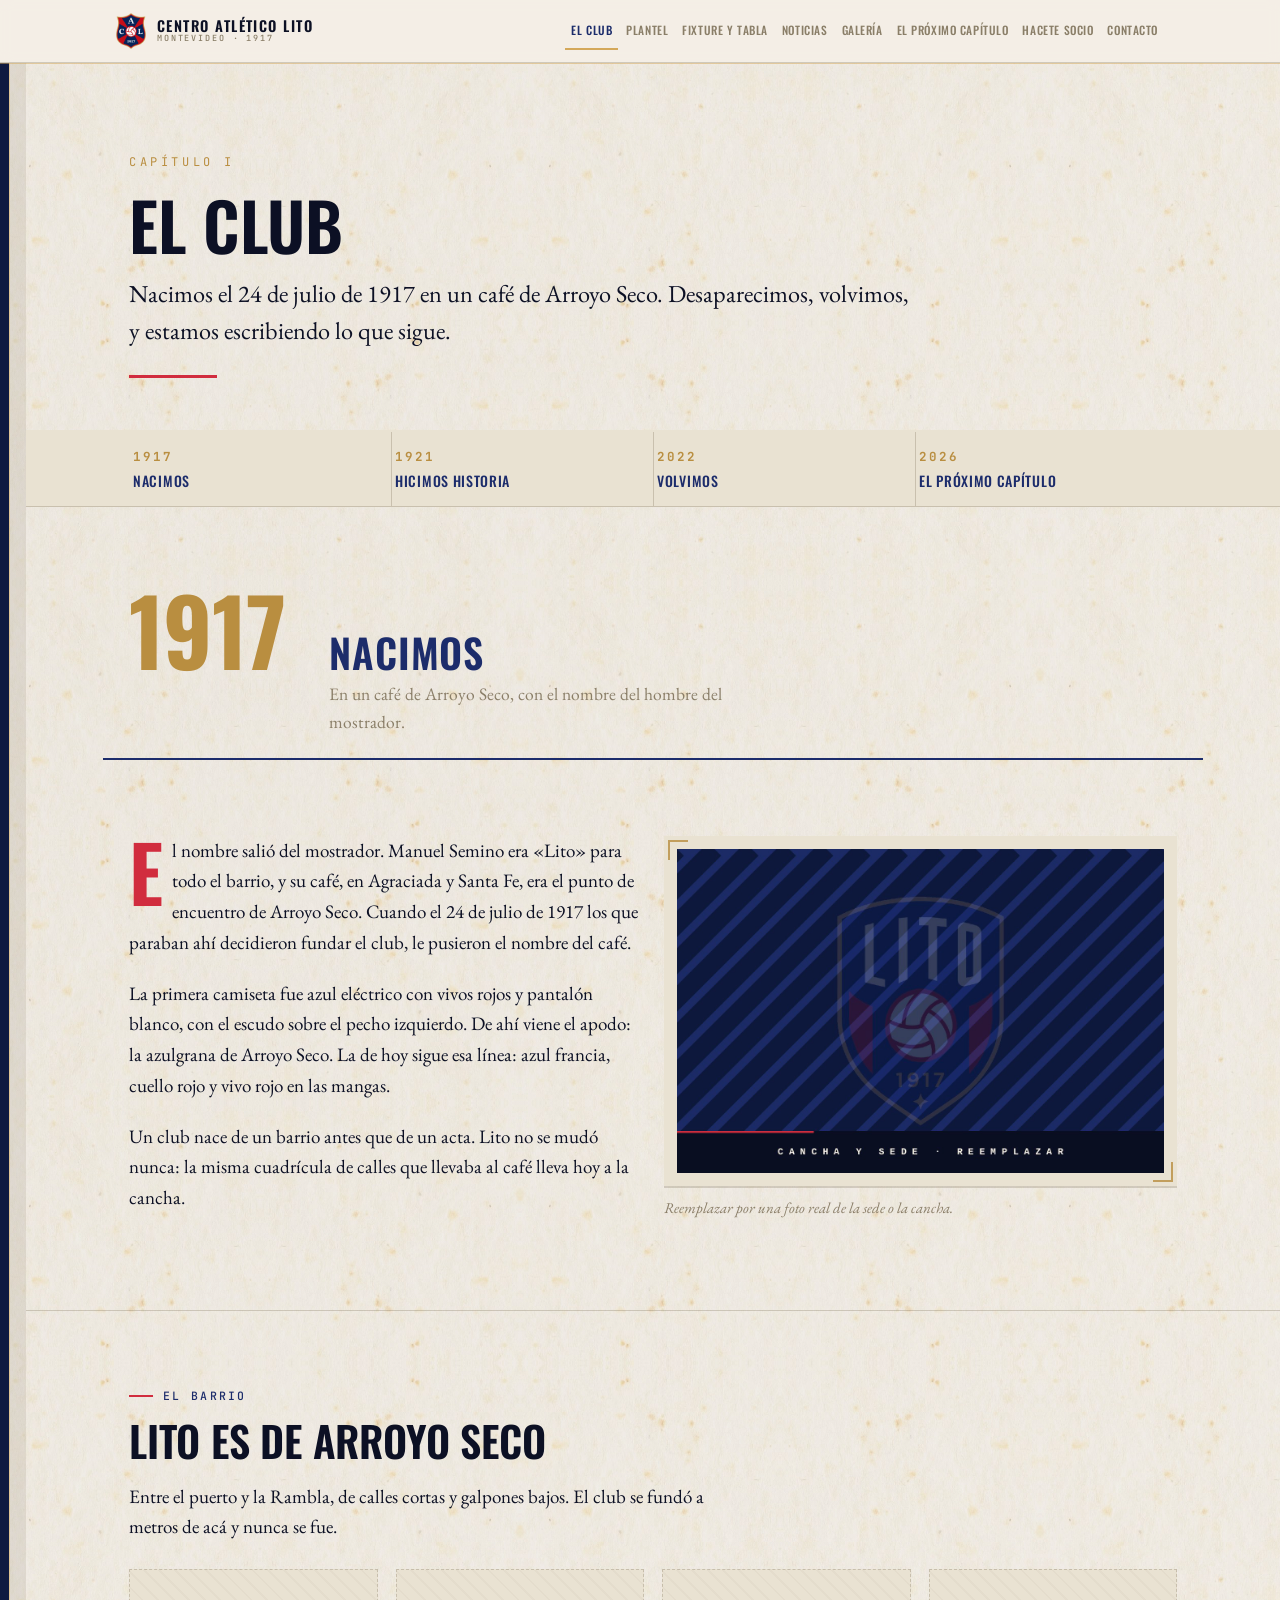
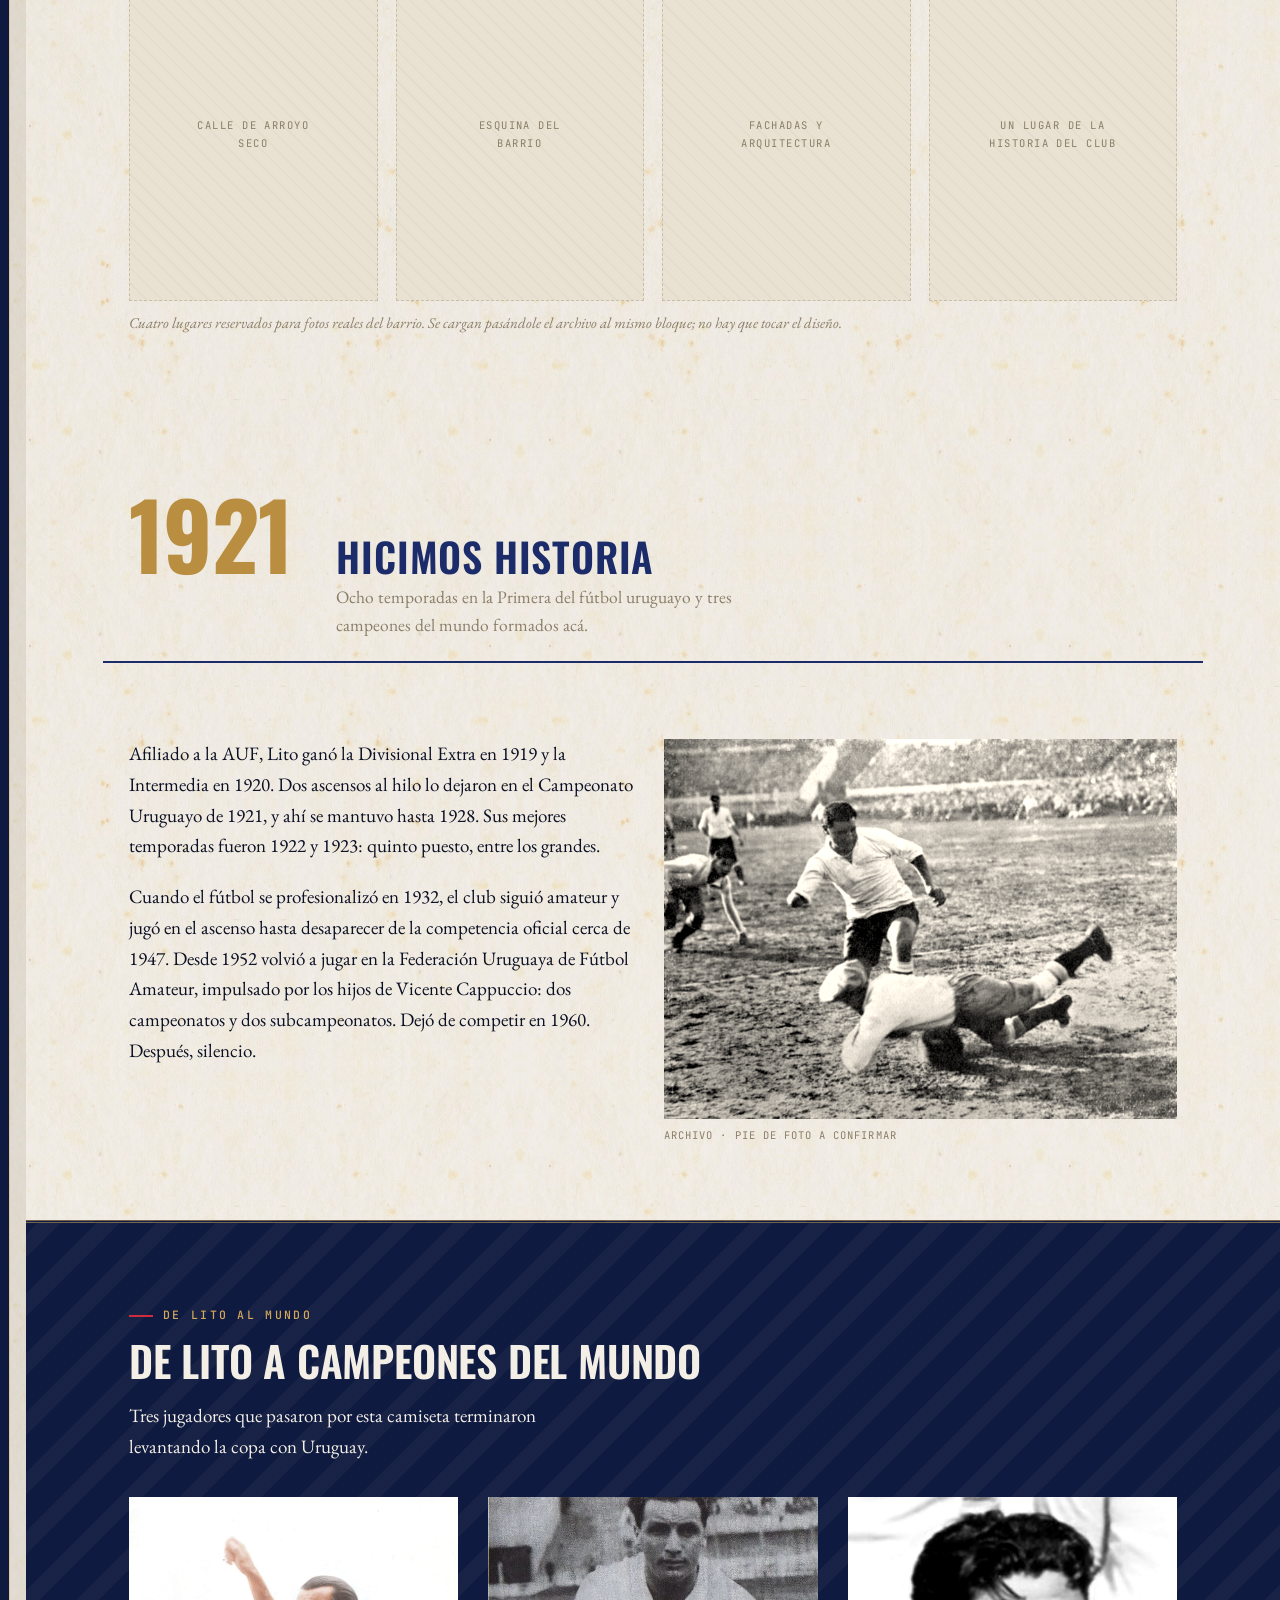
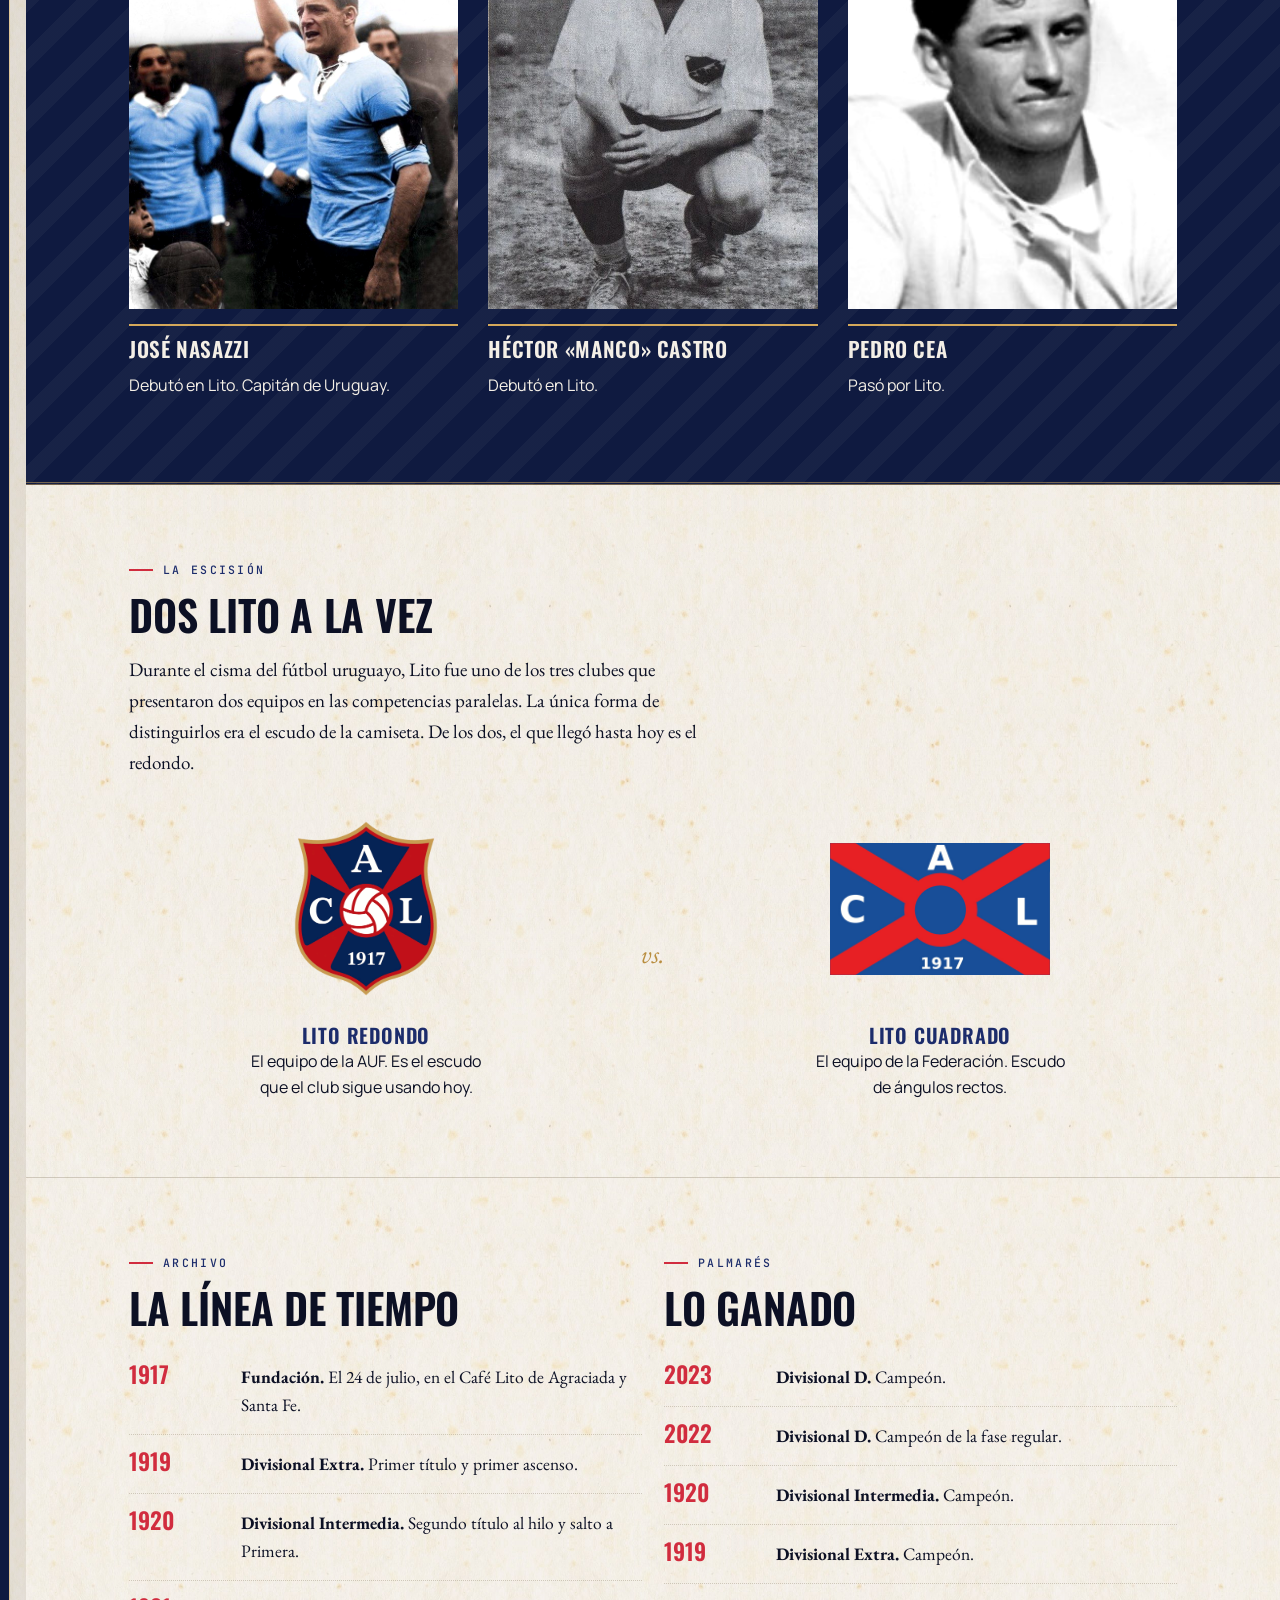
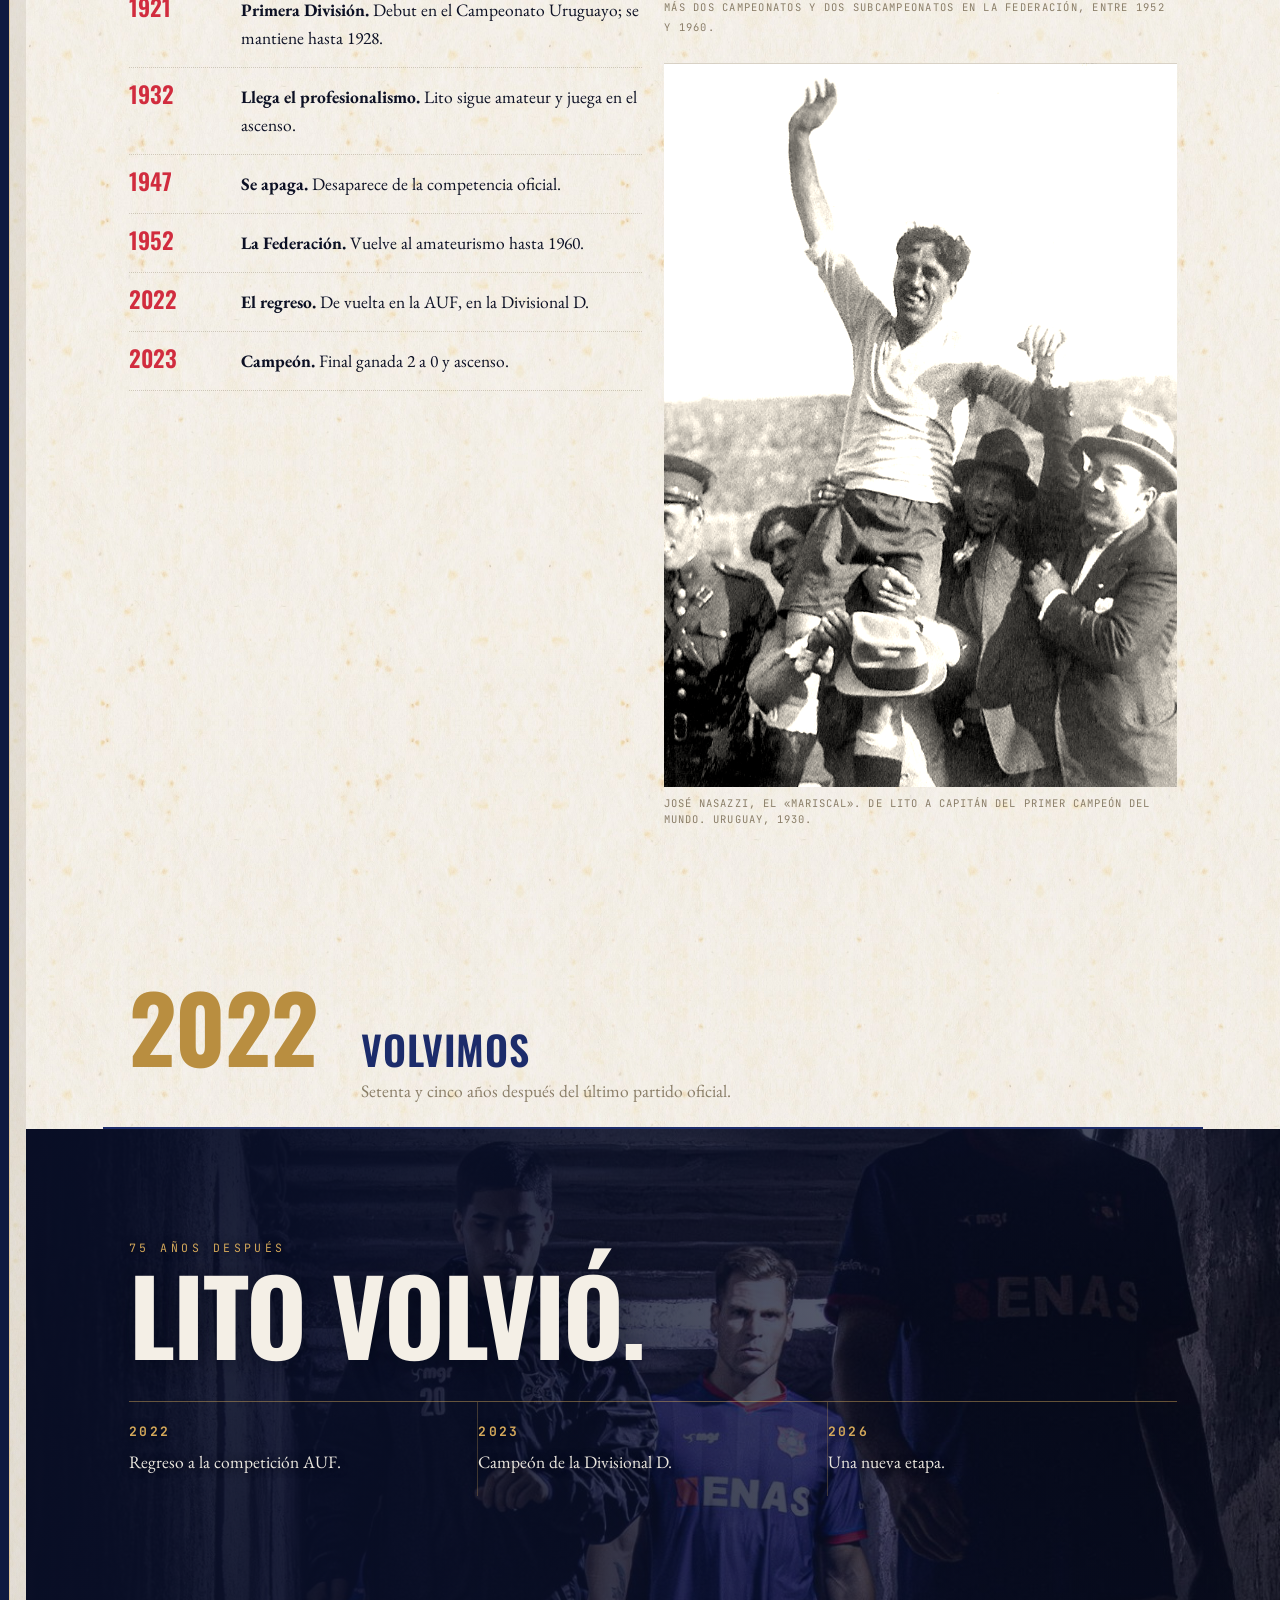
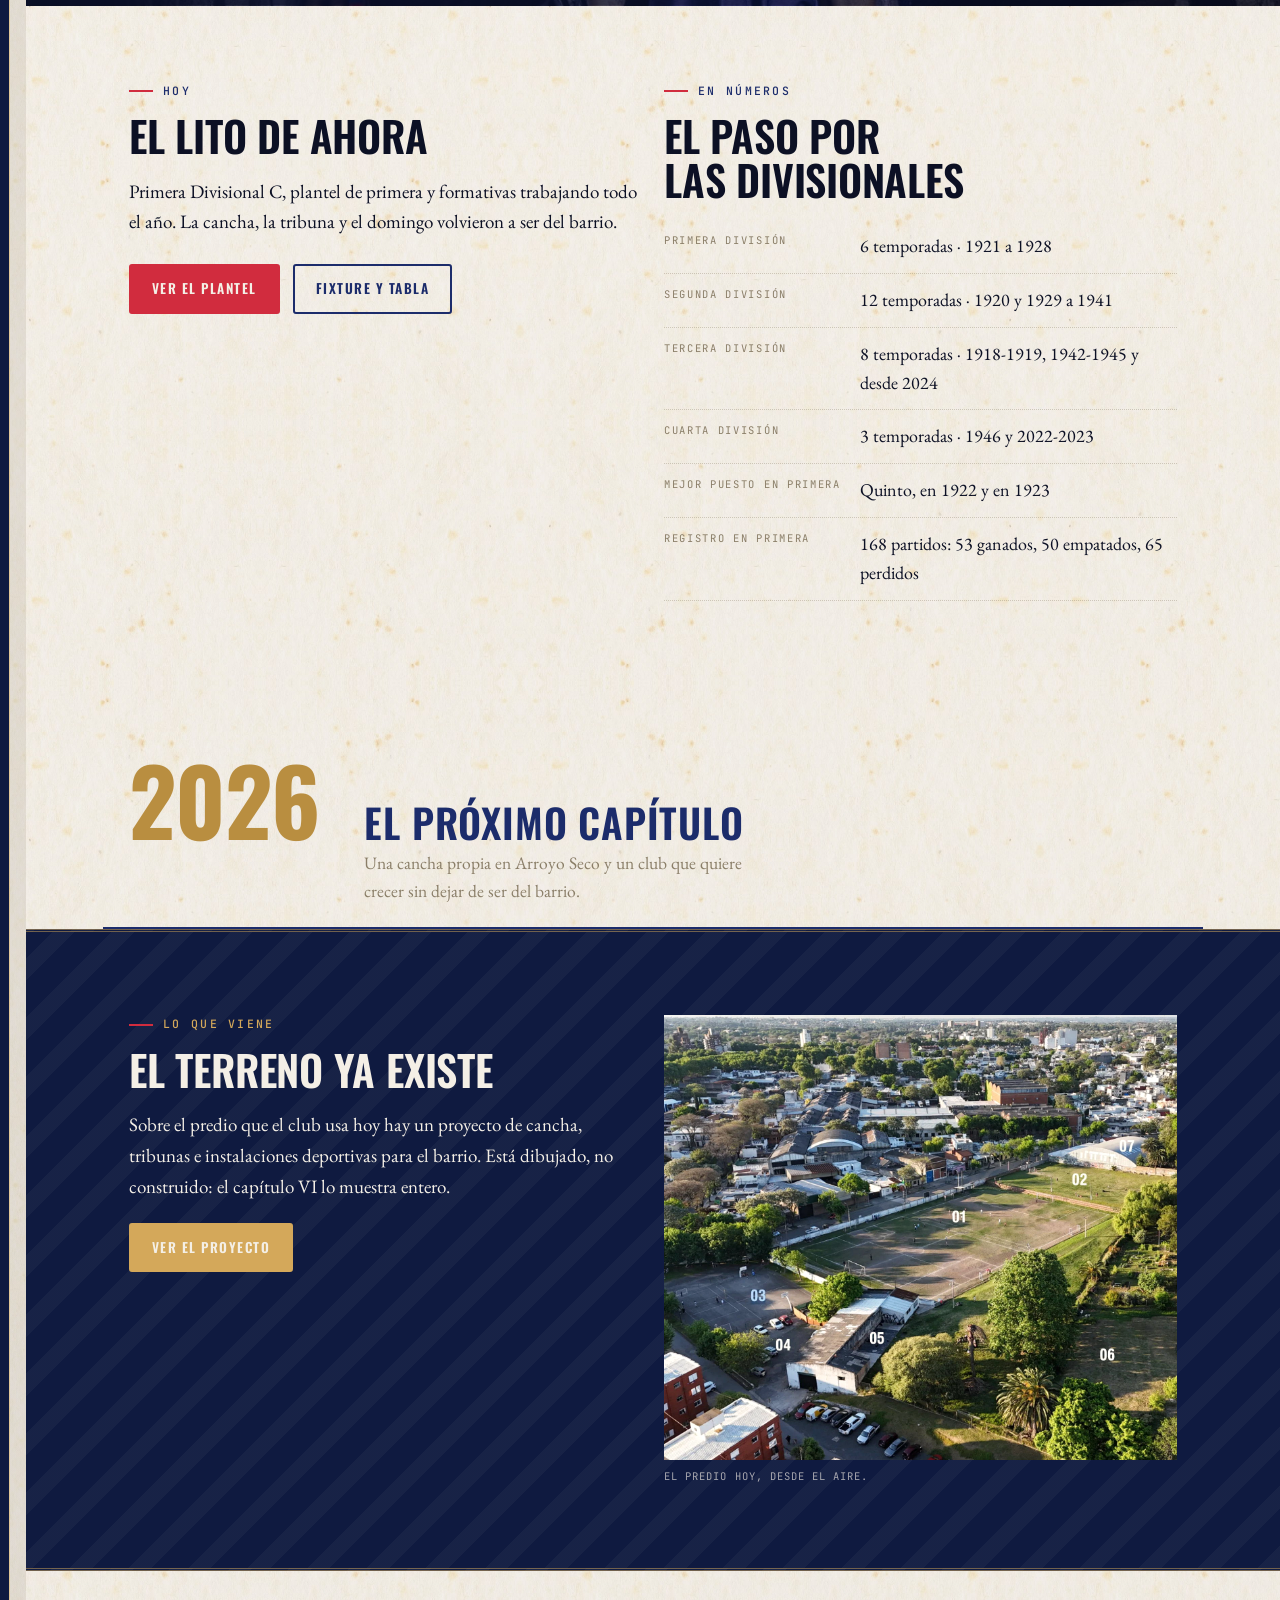
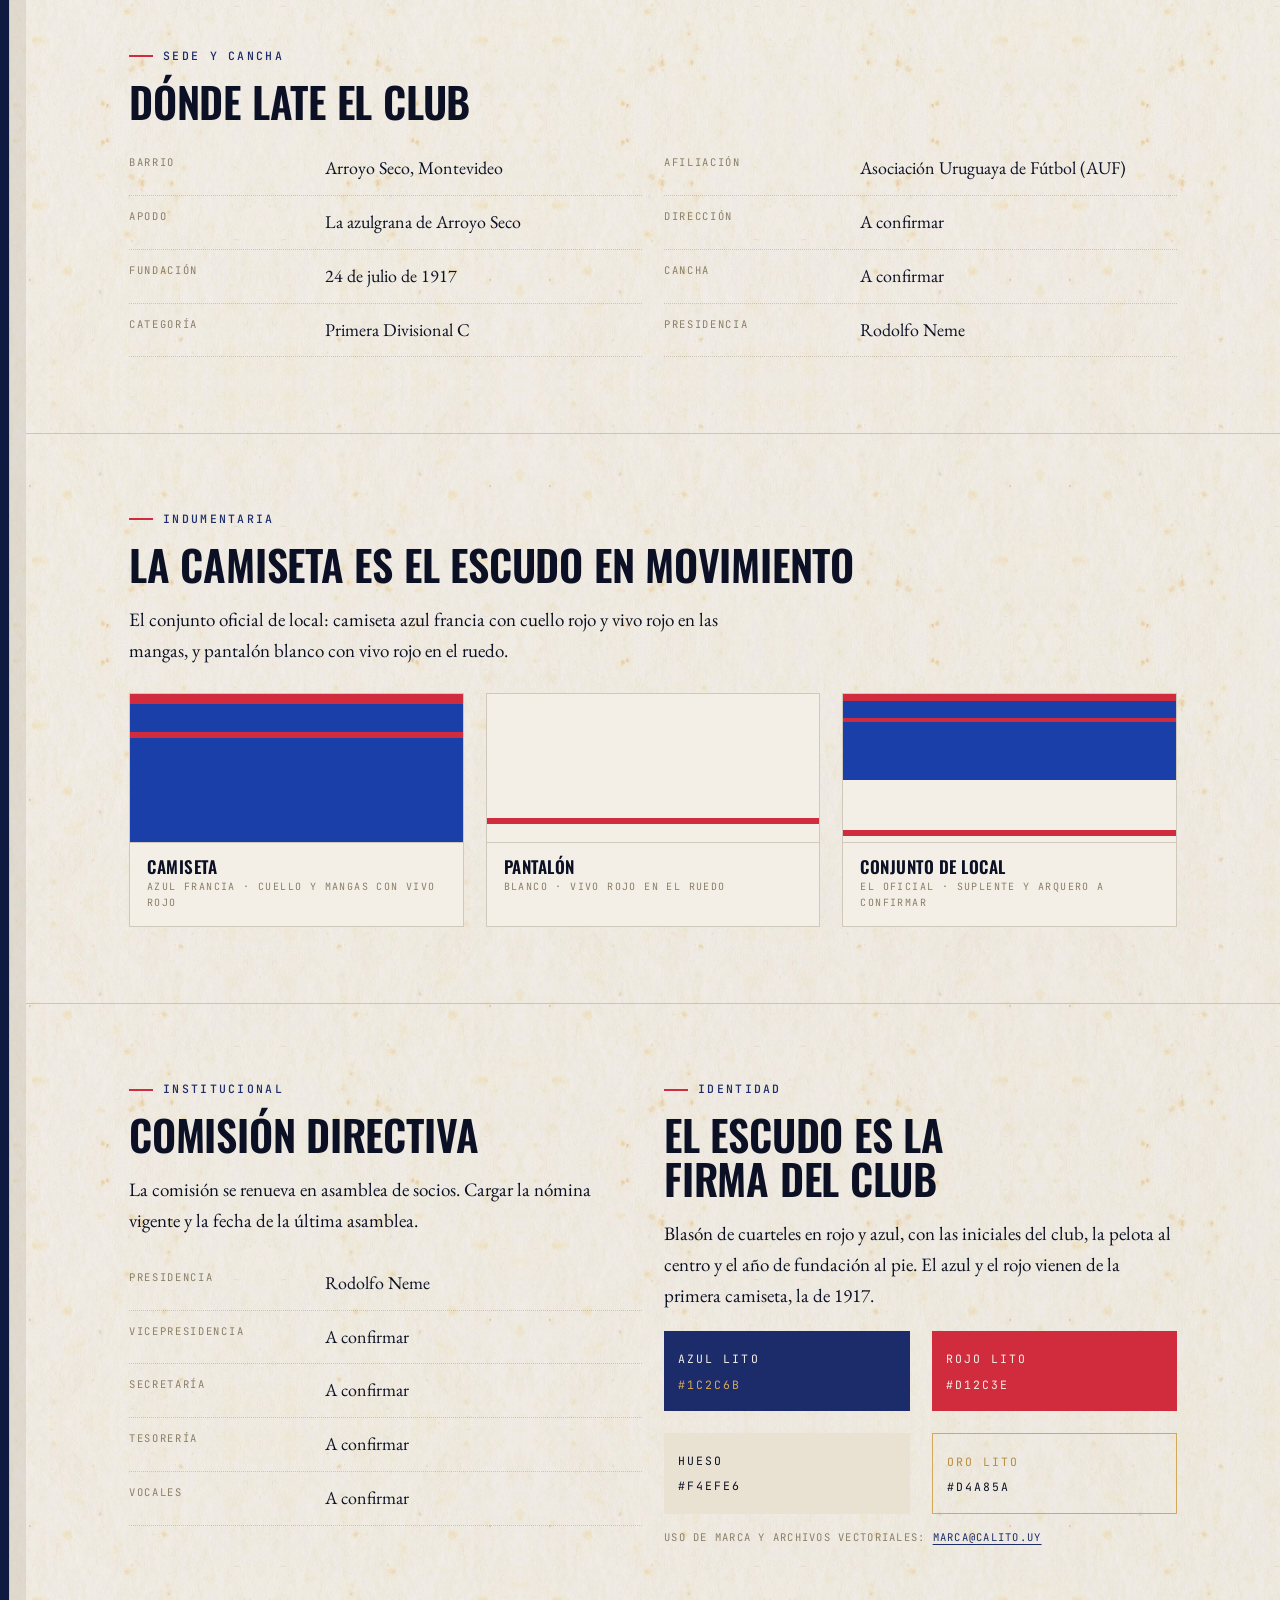
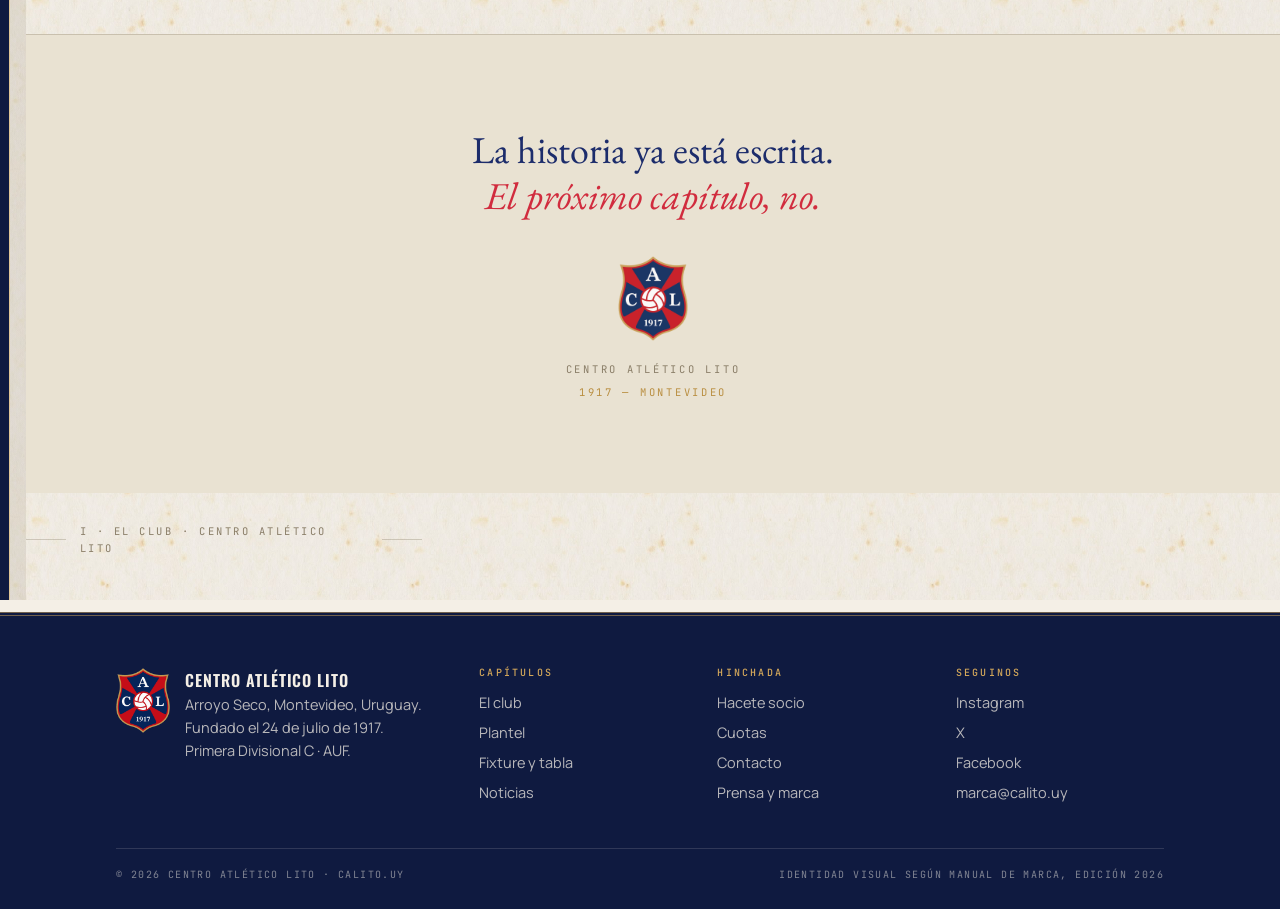
==== commit 8b3864ea: "Pie de la foto de Nasazzi en andas La foto de archivo que acompaña al palmarés deja de ser anónima: " ====
--- a/club.html
+++ b/club.html
@@ -210,7 +210,7 @@
         </ul>
         <p class="aviso-formulario" style="margin-top:14px">Más dos campeonatos y dos subcampeonatos en la Federación, entre 1952 y 1960.</p>
         <div class="archivo" style="margin-top:26px">
-<figure class="hueco"><img src="assets/img/historia/archivo-2.jpg" alt="Fotografía de archivo del fútbol uruguayo de la época" loading="lazy"><figcaption>Archivo · pie de foto a confirmar</figcaption></figure>
+<figure class="hueco"><img src="assets/img/historia/archivo-2.jpg" alt="José Nasazzi en andas después de la final del Mundial de 1930" loading="lazy"><figcaption>José Nasazzi, el «Mariscal». De Lito a capitán del primer campeón del mundo. Uruguay, 1930.</figcaption></figure>
         </div>
       </div>
     </div>
